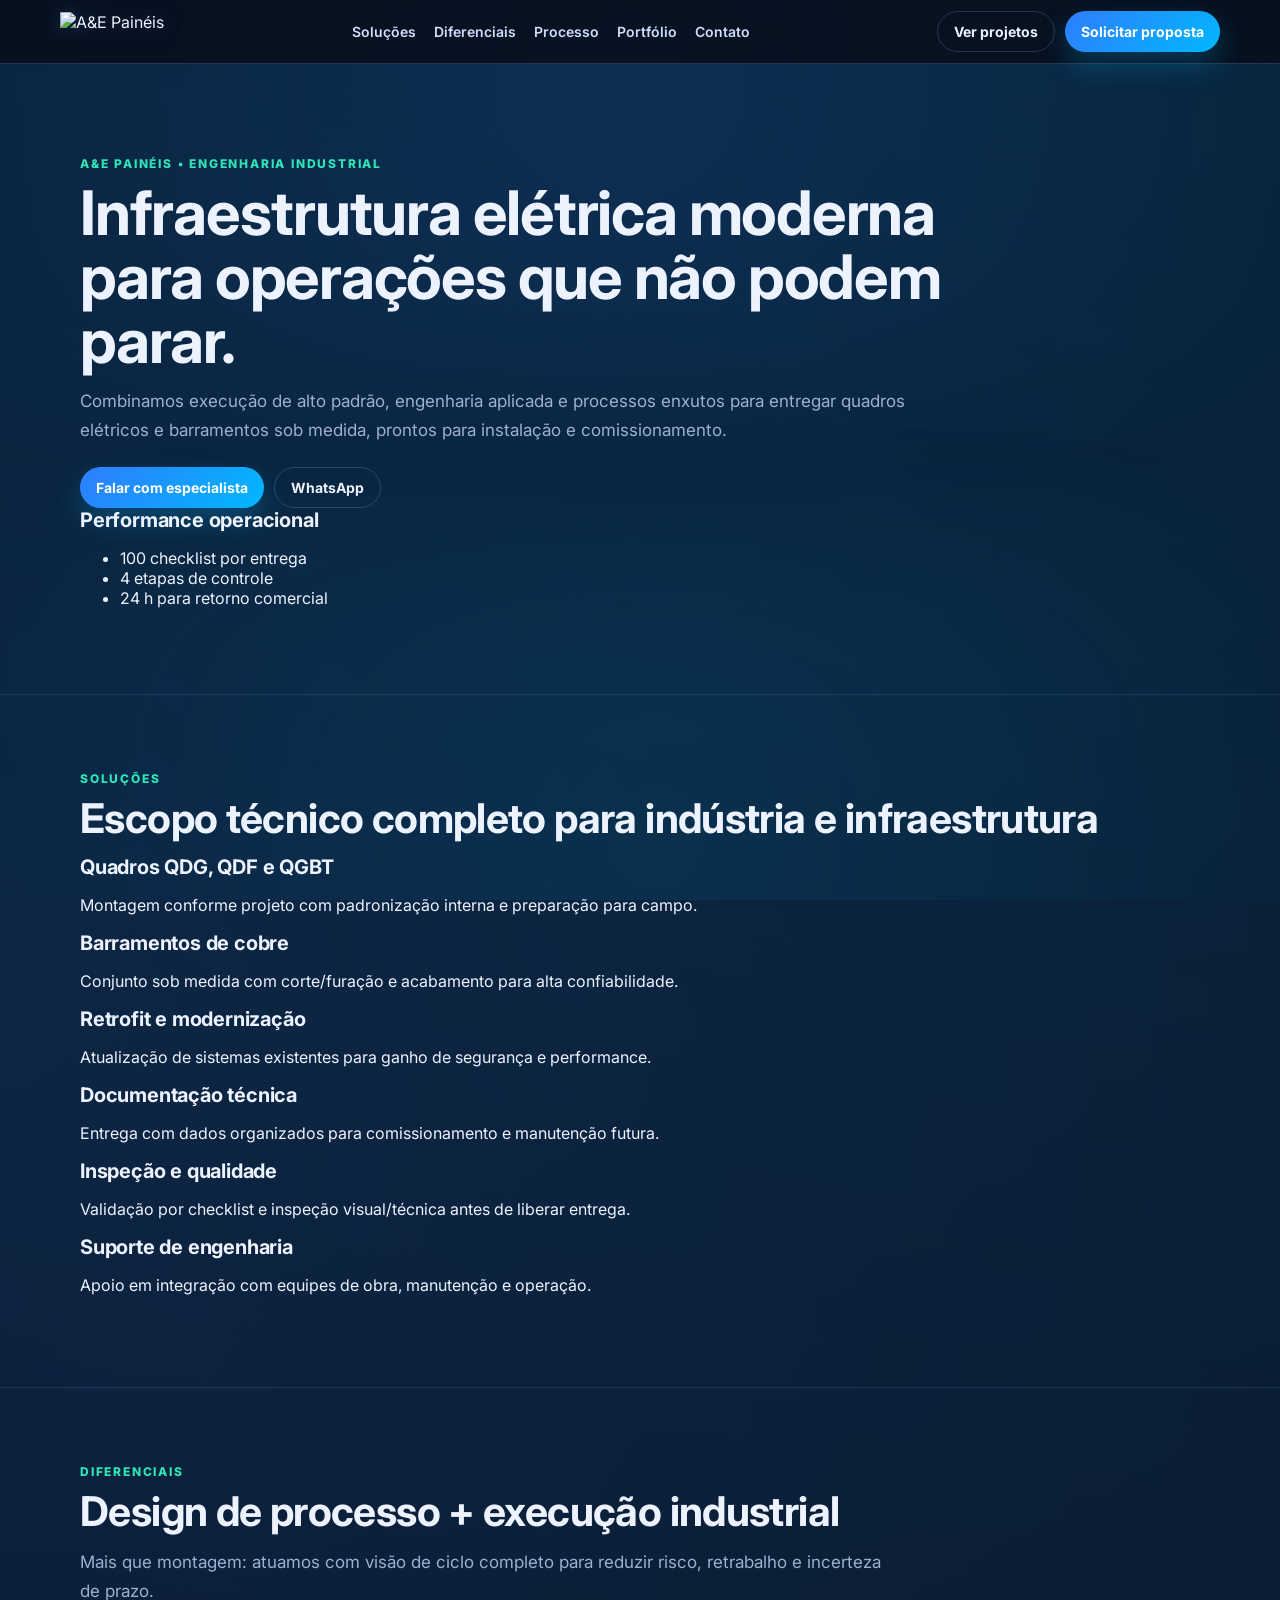
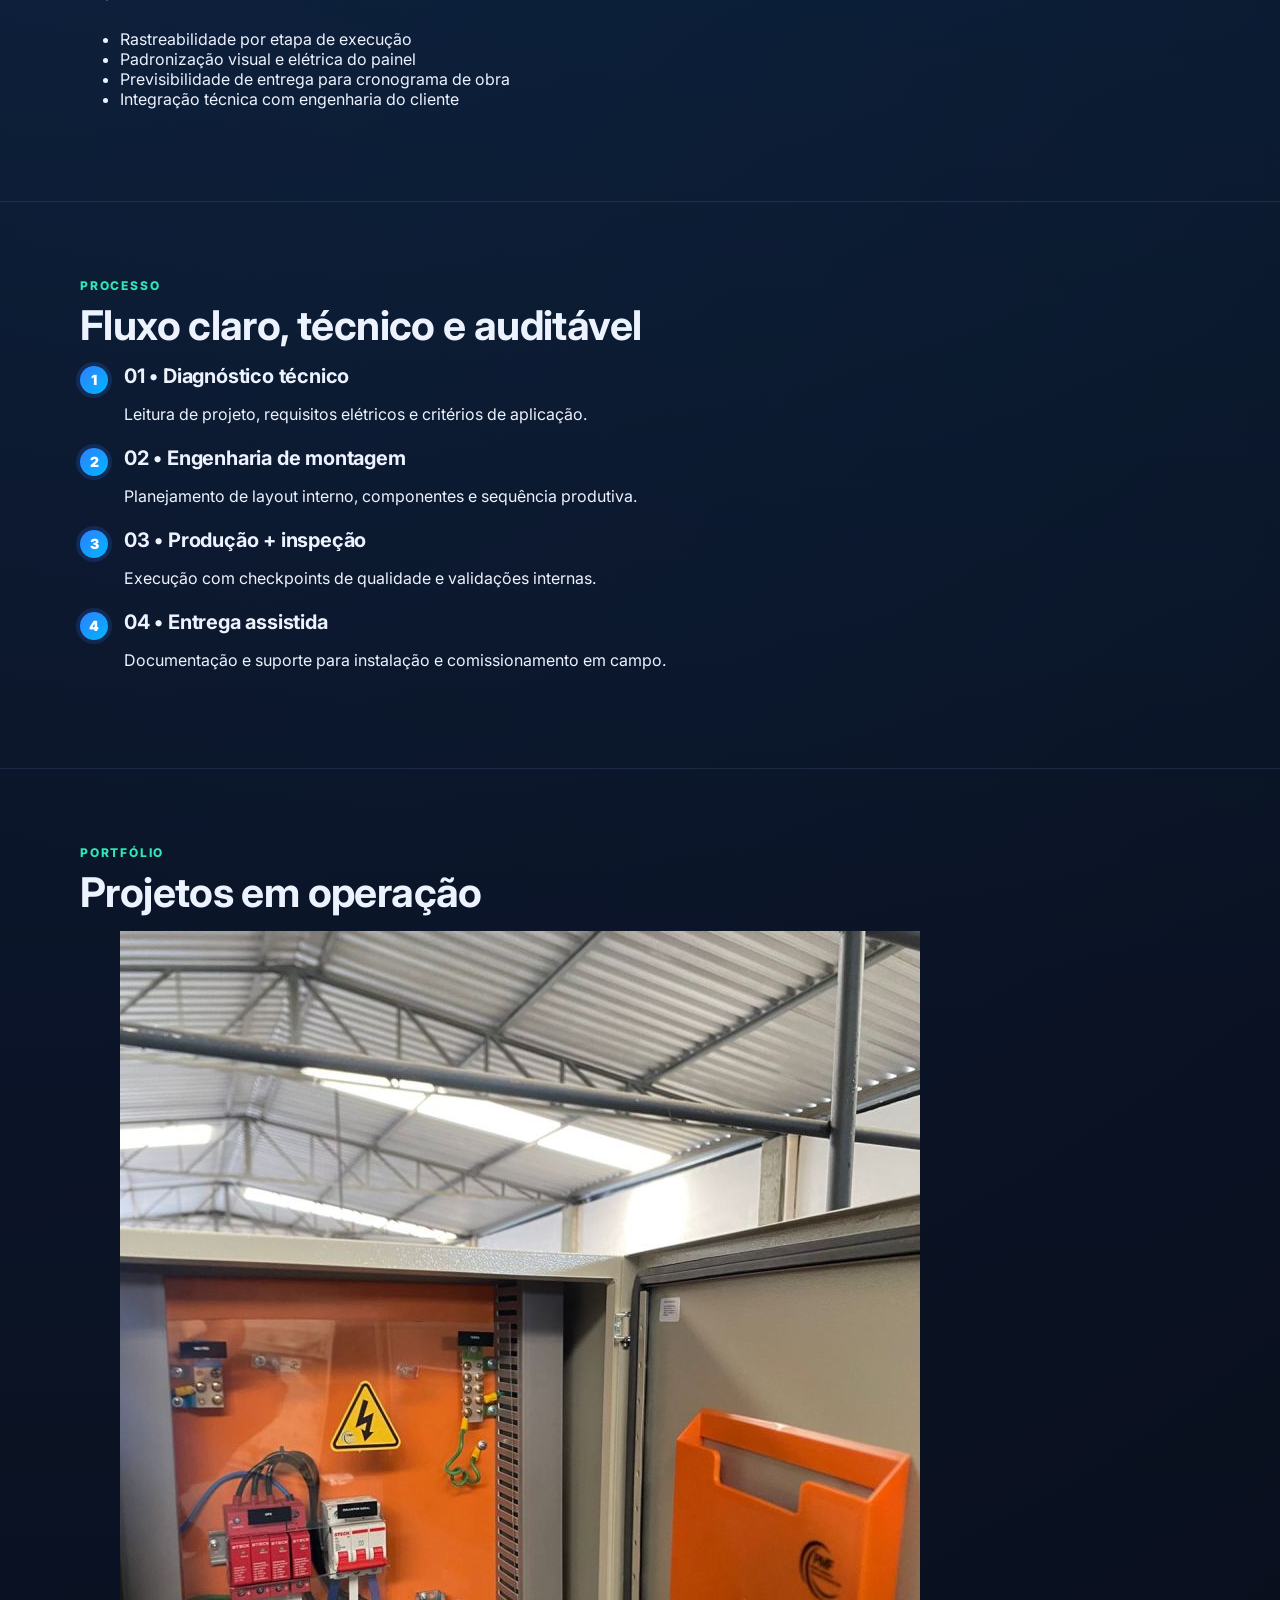
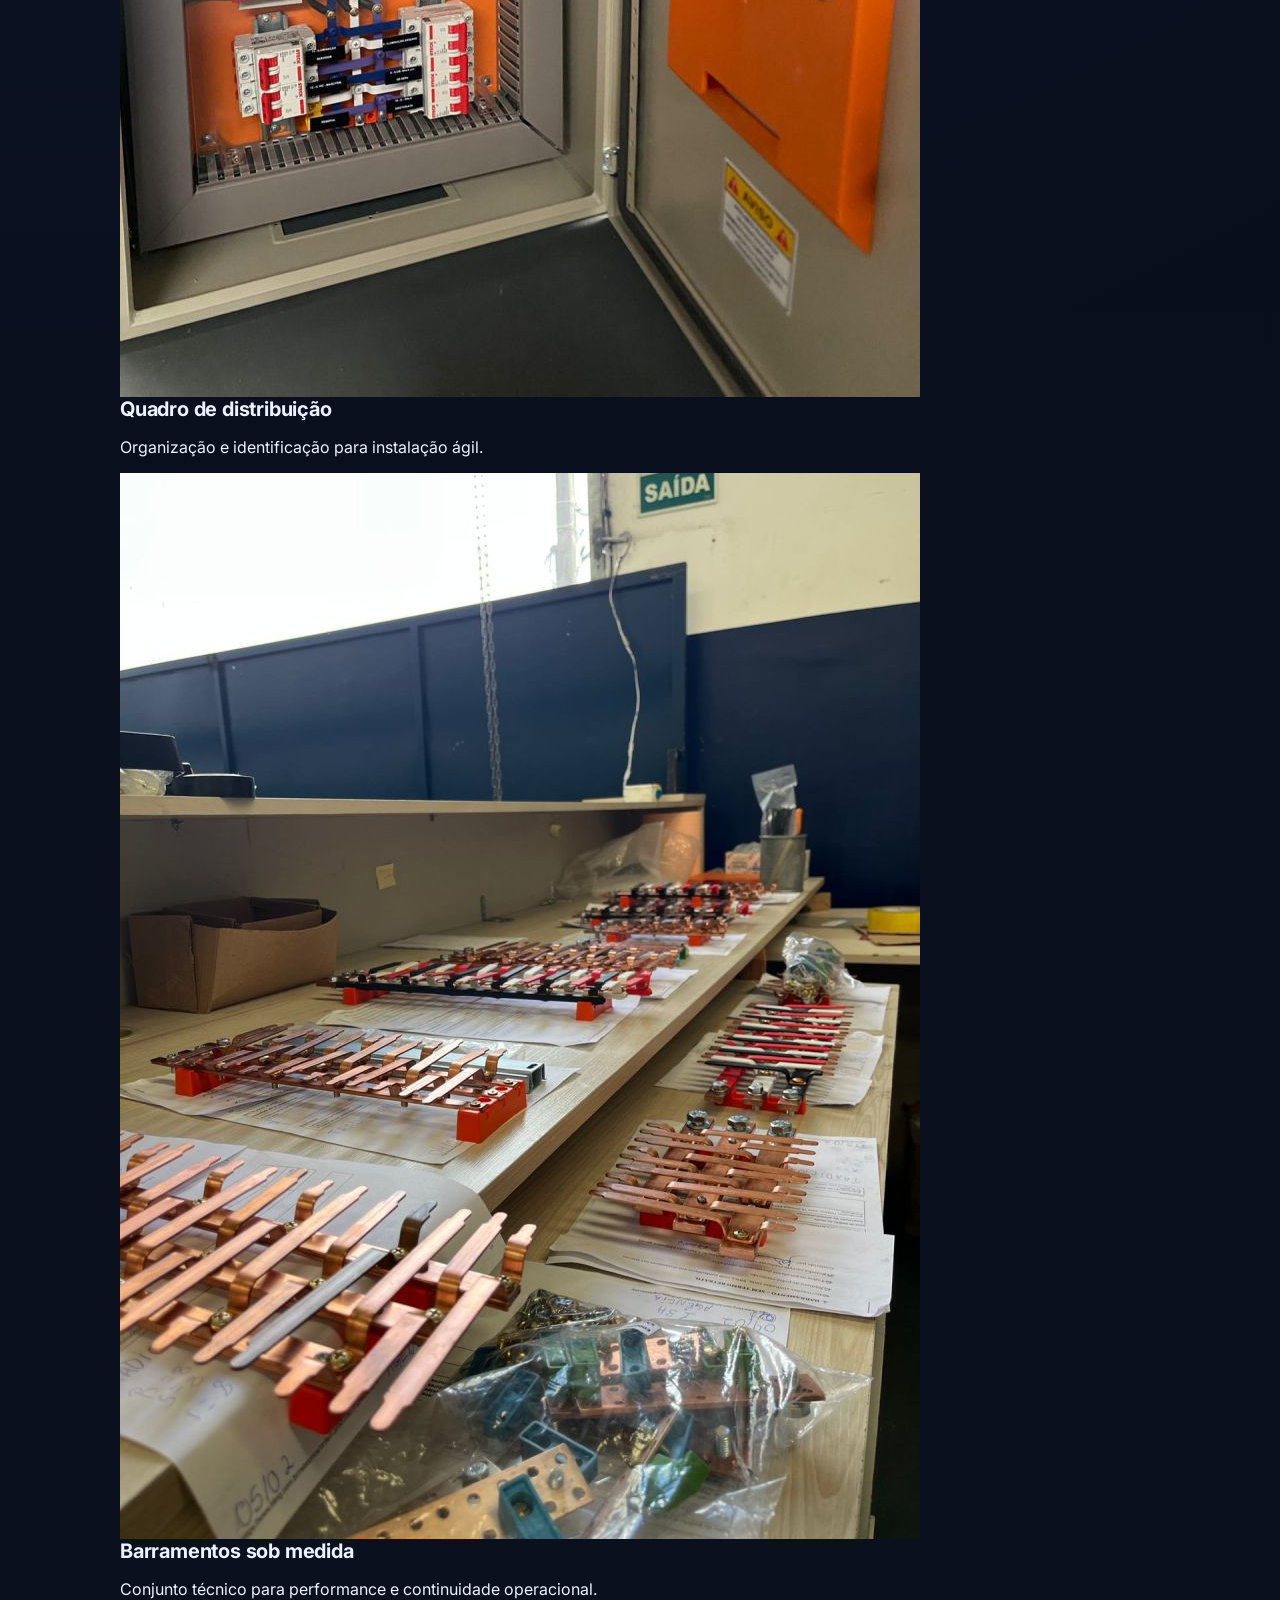
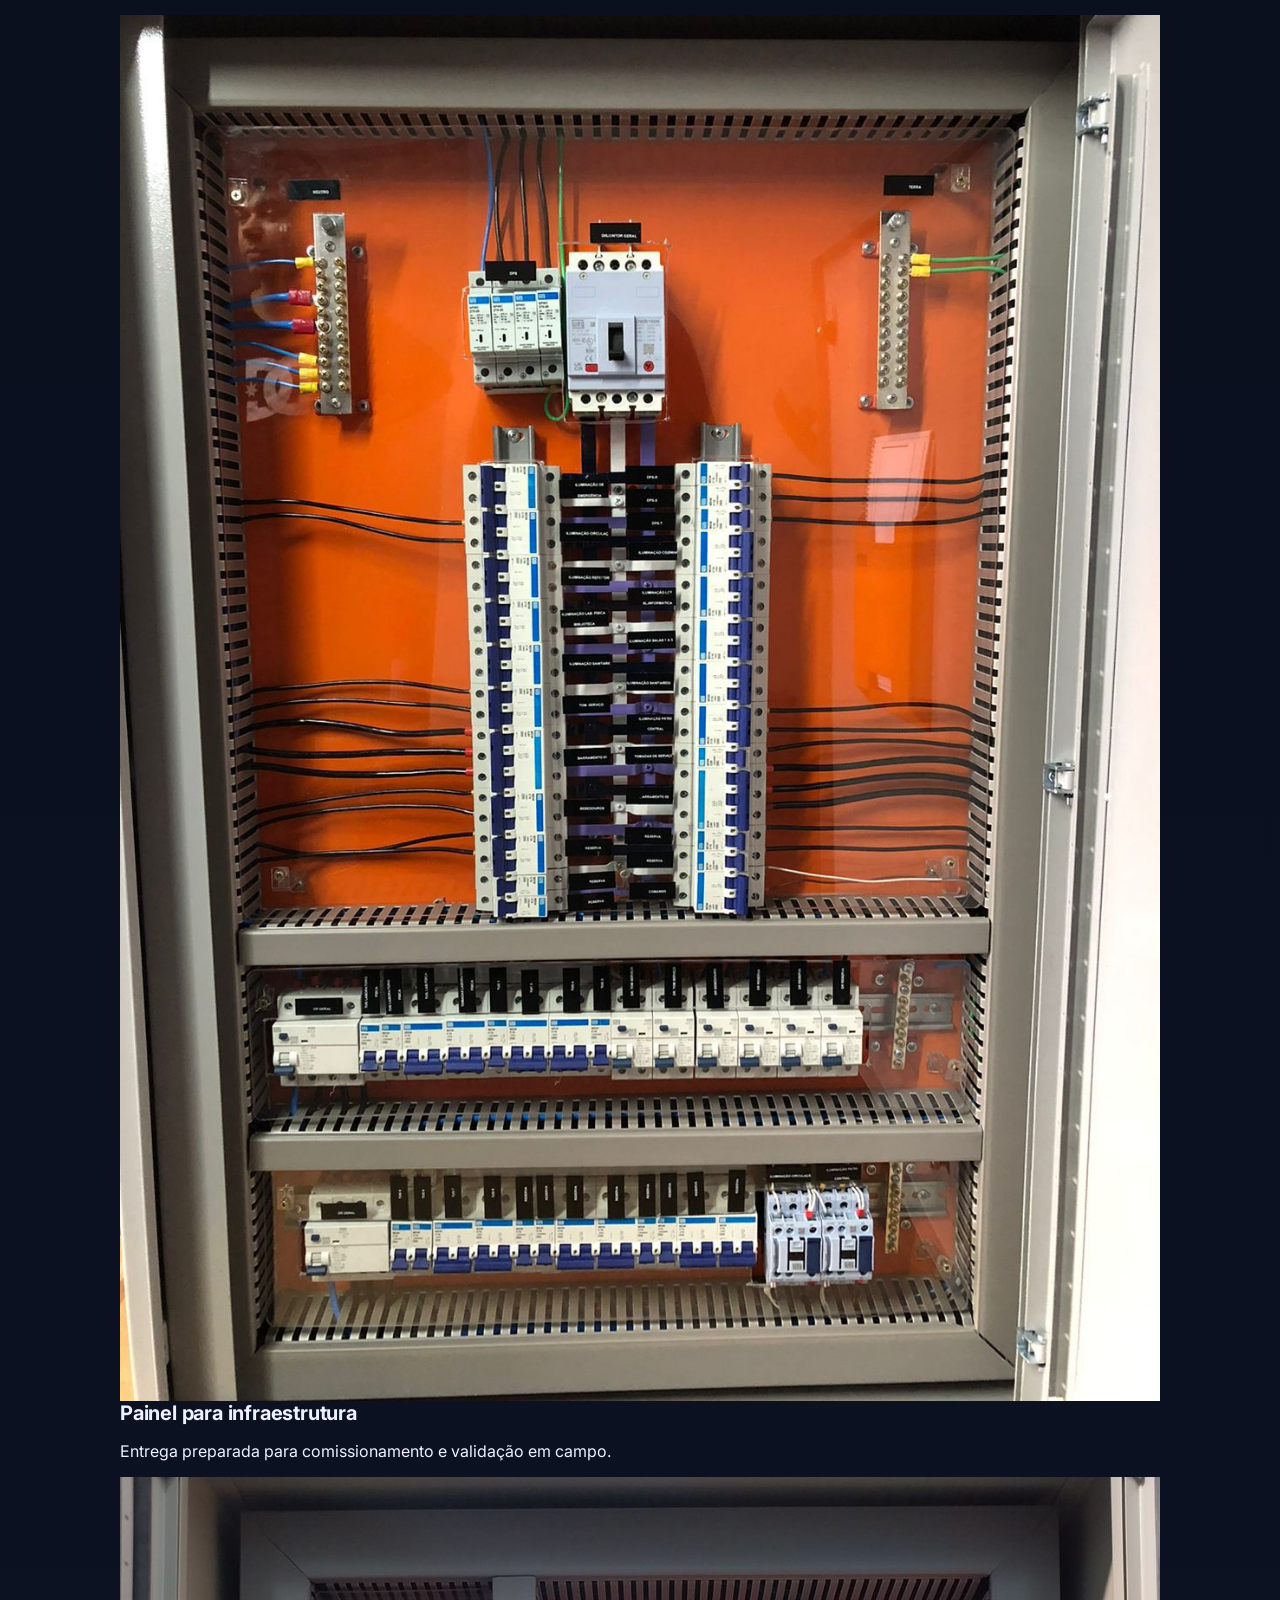
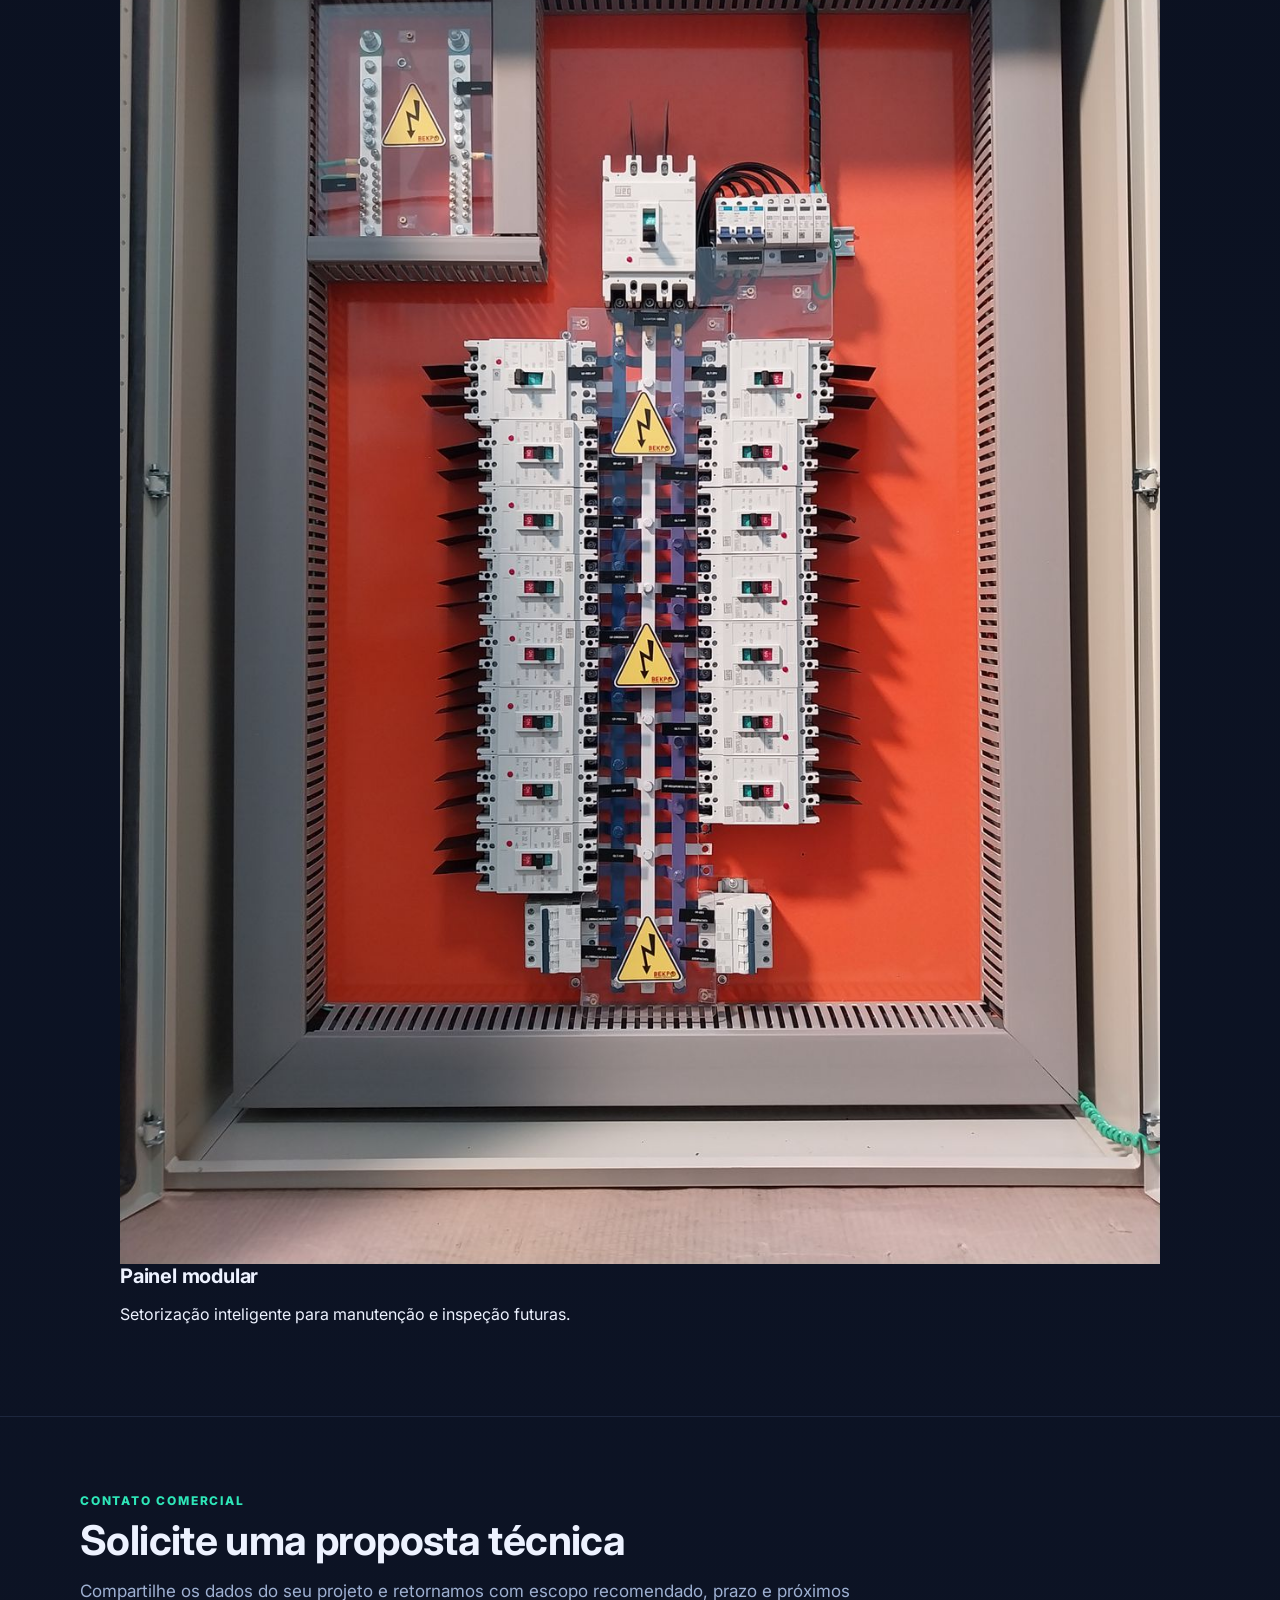
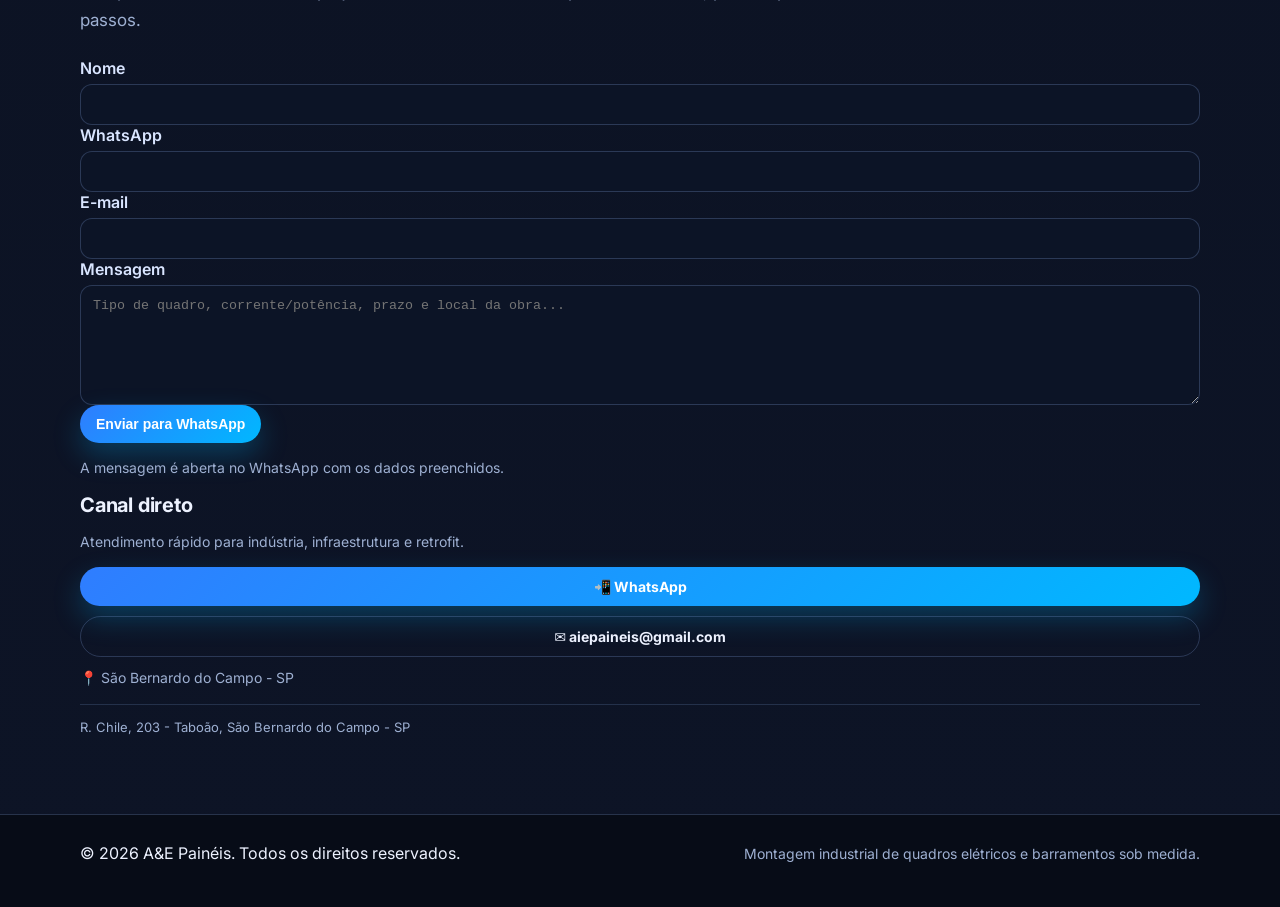
==== index.html @ 8686966b "changess" ====
<!doctype html>
<html lang="pt-BR">
<head>
  <meta charset="utf-8" />
  <meta name="viewport" content="width=device-width, initial-scale=1" />

  <title>A&E Painéis | Engenharia elétrica industrial de alta performance</title>
  <meta name="description" content="A&E Painéis: engenharia e montagem de quadros elétricos e barramentos de cobre para indústria e infraestrutura com padrão técnico, rastreabilidade e entrega previsível." />
  <meta name="robots" content="index,follow" />
  <link rel="canonical" href="https://aepaineis.com.br/" />

  <meta property="og:type" content="website" />
  <meta property="og:site_name" content="A&E Painéis" />
  <meta property="og:title" content="A&E Painéis | Engenharia elétrica industrial de alta performance" />
  <meta property="og:description" content="QDG, QDF, QGBT e barramentos sob medida com execução técnica e padrão industrial." />
  <meta property="og:url" content="https://aepaineis.com.br/" />
  <meta property="og:locale" content="pt_BR" />
  <meta property="og:image" content="https://aepaineis.com.br/assets/img/og.svg" />

  <meta name="twitter:card" content="summary_large_image" />
  <meta name="twitter:title" content="A&E Painéis | Engenharia elétrica industrial de alta performance" />
  <meta name="twitter:description" content="Montagem industrial de quadros elétricos e barramentos com controle de qualidade." />
  <meta name="twitter:image" content="https://aepaineis.com.br/assets/img/og.svg" />

  <link rel="icon" href="assets/icons/favicon.ico" />
  <link rel="icon" type="image/png" sizes="16x16" href="assets/icons/favicon-16x16.png" />
  <link rel="icon" type="image/png" sizes="32x32" href="assets/icons/favicon-32x32.png" />
  <link rel="apple-touch-icon" sizes="180x180" href="assets/icons/apple-touch-icon.png" />
  <link rel="manifest" href="assets/icons/site.webmanifest" />
  <meta name="theme-color" content="#090f1d" />

  <link rel="preconnect" href="https://fonts.googleapis.com">
  <link rel="preconnect" href="https://fonts.gstatic.com" crossorigin>
  <link href="https://fonts.googleapis.com/css2?family=Inter:wght@400;500;600;700;800;900&display=swap" rel="stylesheet">

  <link rel="stylesheet" href="assets/css/style.css" />

  <script type="application/ld+json">
  {
    "@context": "https://schema.org",
    "@type": "Organization",
    "name": "A&E Painéis",
    "url": "https://aepaineis.com.br/",
    "logo": "https://aepaineis.com.br/assets/img/logo-horizontal-.svg",
    "image": "https://aepaineis.com.br/assets/img/og.svg",
    "description": "Montagem de quadros elétricos (QDG, QDF, QGBT) e barramentos de cobre sob medida para indústria e infraestrutura.",
    "email": "aiepaineis@gmail.com"
  }
  </script>
</head>

<body>
  <div class="progress-line" aria-hidden="true"></div>

  <div class="background-waves" aria-hidden="true">
    <div class="wave wave1"></div>
    <div class="wave wave2"></div>
  </div>

  <header class="site-header" id="topo">
    <div class="container header-inner">
      <a class="brand" href="#topo" aria-label="A&E Painéis">
        <img src="assets/img/logo.svg" alt="A&E Painéis" class="brand-horizontal" />
      </a>

      <nav class="nav" aria-label="Menu principal">
        <a href="#solucoes">Soluções</a>
        <a href="#diferenciais">Diferenciais</a>
        <a href="#processo">Processo</a>
        <a href="#portfolio">Portfólio</a>
        <a href="#contato">Contato</a>
      </nav>

      <div class="header-cta">
        <a class="btn" href="#portfolio">Ver projetos</a>
        <a class="btn primary" href="#contato">Solicitar proposta</a>
      </div>

      <button class="menu-btn" aria-label="Abrir menu" aria-expanded="false">☰</button>
    </div>
  </header>

  <main>
    <section class="section hero reveal">
      <div class="container hero-grid">
        <div>
          <p class="kicker">A&E PAINÉIS • ENGENHARIA INDUSTRIAL</p>
          <h1>Infraestrutura elétrica moderna para operações que não podem parar.</h1>
          <p class="lead">Combinamos execução de alto padrão, engenharia aplicada e processos enxutos para entregar quadros elétricos e barramentos sob medida, prontos para instalação e comissionamento.</p>

          <div class="hero-actions">
            <a class="btn primary" href="#contato">Falar com especialista</a>
            <a class="btn" target="_blank" rel="noopener" href="https://wa.me/5511912214610?text=Ol%C3%A1!%20Quero%20um%20or%C3%A7amento%20com%20a%20A%26E%20Pain%C3%A9is.">WhatsApp</a>
          </div>
        </div>

        <div class="hero-panel reveal">
          <h3>Performance operacional</h3>
          <ul class="metrics-grid">
            <li>
              <span class="metric-value" data-count="100">0</span>
              <span class="metric-label">checklist por entrega</span>
            </li>
            <li>
              <span class="metric-value" data-count="4">0</span>
              <span class="metric-label">etapas de controle</span>
            </li>
            <li>
              <span class="metric-value" data-count="24">0</span>
              <span class="metric-label">h para retorno comercial</span>
            </li>
          </ul>
        </div>
      </div>
    </section>

    <section class="section reveal" id="solucoes">
      <div class="container">
        <p class="kicker">Soluções</p>
        <h2>Escopo técnico completo para indústria e infraestrutura</h2>

        <div class="grid grid-3">
          <article class="feature">
            <h3>Quadros QDG, QDF e QGBT</h3>
            <p>Montagem conforme projeto com padronização interna e preparação para campo.</p>
          </article>
          <article class="feature">
            <h3>Barramentos de cobre</h3>
            <p>Conjunto sob medida com corte/furação e acabamento para alta confiabilidade.</p>
          </article>
          <article class="feature">
            <h3>Retrofit e modernização</h3>
            <p>Atualização de sistemas existentes para ganho de segurança e performance.</p>
          </article>
          <article class="feature">
            <h3>Documentação técnica</h3>
            <p>Entrega com dados organizados para comissionamento e manutenção futura.</p>
          </article>
          <article class="feature">
            <h3>Inspeção e qualidade</h3>
            <p>Validação por checklist e inspeção visual/técnica antes de liberar entrega.</p>
          </article>
          <article class="feature">
            <h3>Suporte de engenharia</h3>
            <p>Apoio em integração com equipes de obra, manutenção e operação.</p>
          </article>
        </div>
      </div>
    </section>

    <section class="section reveal" id="diferenciais">
      <div class="container split-grid">
        <div>
          <p class="kicker">Diferenciais</p>
          <h2>Design de processo + execução industrial</h2>
          <p class="lead">Mais que montagem: atuamos com visão de ciclo completo para reduzir risco, retrabalho e incerteza de prazo.</p>
        </div>
        <ul class="check-list">
          <li>Rastreabilidade por etapa de execução</li>
          <li>Padronização visual e elétrica do painel</li>
          <li>Previsibilidade de entrega para cronograma de obra</li>
          <li>Integração técnica com engenharia do cliente</li>
        </ul>
      </div>
    </section>

    <section class="section reveal" id="processo">
      <div class="container">
        <p class="kicker">Processo</p>
        <h2>Fluxo claro, técnico e auditável</h2>

        <ol class="timeline">
          <li><h3>01 • Diagnóstico técnico</h3><p>Leitura de projeto, requisitos elétricos e critérios de aplicação.</p></li>
          <li><h3>02 • Engenharia de montagem</h3><p>Planejamento de layout interno, componentes e sequência produtiva.</p></li>
          <li><h3>03 • Produção + inspeção</h3><p>Execução com checkpoints de qualidade e validações internas.</p></li>
          <li><h3>04 • Entrega assistida</h3><p>Documentação e suporte para instalação e comissionamento em campo.</p></li>
        </ol>
      </div>
    </section>

    <section class="section reveal" id="portfolio">
      <div class="container">
        <p class="kicker">Portfólio</p>
        <h2>Projetos em operação</h2>

        <div class="portfolio-grid">
          <figure class="project-item">
            <img class="project-img" src="assets/img/projetos/projeto-01.jpg" alt="Quadro elétrico montado e identificado" loading="lazy" />
            <figcaption>
              <h3>Quadro de distribuição</h3>
              <p>Organização e identificação para instalação ágil.</p>
            </figcaption>
          </figure>
          <figure class="project-item">
            <img class="project-img" src="assets/img/projetos/projeto-02.jpg" alt="Barramentos de cobre sob medida" loading="lazy" />
            <figcaption>
              <h3>Barramentos sob medida</h3>
              <p>Conjunto técnico para performance e continuidade operacional.</p>
            </figcaption>
          </figure>
          <figure class="project-item">
            <img class="project-img" src="assets/img/projetos/projeto-03.jpg" alt="Painel elétrico para infraestrutura" loading="lazy" />
            <figcaption>
              <h3>Painel para infraestrutura</h3>
              <p>Entrega preparada para comissionamento e validação em campo.</p>
            </figcaption>
          </figure>
          <figure class="project-item">
            <img class="project-img" src="assets/img/projetos/projeto-04.jpg" alt="Painel modular com organização interna" loading="lazy" />
            <figcaption>
              <h3>Painel modular</h3>
              <p>Setorização inteligente para manutenção e inspeção futuras.</p>
            </figcaption>
          </figure>
        </div>
      </div>
    </section>

    <section class="section reveal" id="contato">
      <div class="container contact-grid">
        <div class="contact-pane">
          <p class="kicker">Contato comercial</p>
          <h2>Solicite uma proposta técnica</h2>
          <p class="lead">Compartilhe os dados do seu projeto e retornamos com escopo recomendado, prazo e próximos passos.</p>

          <form id="leadForm">
            <label>Nome<input name="nome" required /></label>
            <label>WhatsApp<input name="whatsapp" required /></label>
            <label>E-mail<input name="email" type="email" required /></label>
            <label>Mensagem<textarea name="mensagem" required placeholder="Tipo de quadro, corrente/potência, prazo e local da obra..."></textarea></label>
            <button class="btn primary" type="submit">Enviar para WhatsApp</button>
            <p class="muted">A mensagem é aberta no WhatsApp com os dados preenchidos.</p>
          </form>
        </div>

        <aside class="contact-side">
          <h3>Canal direto</h3>
          <p class="muted">Atendimento rápido para indústria, infraestrutura e retrofit.</p>
          <div class="stack">
            <a class="btn primary" target="_blank" rel="noopener" href="https://wa.me/5511912214610?text=Ol%C3%A1!%20Quero%20um%20or%C3%A7amento%20com%20a%20A%26E%20Pain%C3%A9is.">📲 WhatsApp</a>
            <a class="btn" href="mailto:aiepaineis@gmail.com">✉️ aiepaineis@gmail.com</a>
            <div class="muted">📍 São Bernardo do Campo - SP</div>
          </div>
          <div class="note">R. Chile, 203 - Taboão, São Bernardo do Campo - SP</div>
        </aside>
      </div>
    </section>
  </main>

  <footer class="site-footer">
    <div class="container footer-inner">
      <div>© <span id="year"></span> A&E Painéis. Todos os direitos reservados.</div>
      <div class="muted">Montagem industrial de quadros elétricos e barramentos sob medida.</div>
    </div>
  </footer>

  <script defer src="assets/js/main.js"></script>
</body>
</html>
---- assets/css/style.css ----
/* assets/css/style.css — A&E Industrial Tech (corrigido p/ seu index.html) */

:root{
  --bg:#070b15;
  --bg2:#0d1426;
  --panel:#111a2f;
  --panel2:#16233f;
  --text:#edf2ff;
  --muted:#9eb0d2;
  --line:rgba(132,164,222,.26);

  --brand:#2f7dff;
  --brand2:#00b8ff;
  --accent:#2ee6b8;

  --shadow:0 14px 34px rgba(0,0,0,.35);
  --max:1160px;

  --r12:12px;
  --r14:14px;
  --r16:16px;
}

*{ box-sizing:border-box; }
html{ scroll-behavior:smooth; }

body{
  margin:0;
  font-family:'Inter',system-ui,-apple-system,Segoe UI,Roboto,Arial,sans-serif;
  color:var(--text);
  background:
    radial-gradient(circle at 88% -10%, rgba(0,184,255,.16), transparent 36%),
    radial-gradient(circle at 0% 12%, rgba(47,125,255,.14), transparent 34%),
    linear-gradient(180deg,var(--bg),var(--bg2));
  -webkit-font-smoothing: antialiased;
  text-rendering: optimizeLegibility;
  overflow-x:hidden;
}

a{ text-decoration:none; color:inherit; }
img{ display:block; max-width:100%; }

/* ===== Waves ===== */
.background-waves{
  position:fixed;
  inset:0;
  z-index:-1;
  pointer-events:none;
  overflow:hidden;
}

.wave{
  --sx:0px;
  --sy:0px;
  position:absolute;
  width:160%;
  height:620px;
  left:-30%;
  filter:blur(74px);
  opacity:.34;
  transform:translate3d(var(--sx),var(--sy),0);
}

.wave1{
  top:-220px;
  background:radial-gradient(circle at 50% 50%, rgba(47,125,255,.32), transparent 72%);
}

.wave2{
  bottom:-260px;
  background:radial-gradient(circle at 50% 50%, rgba(0,184,255,.26), transparent 72%);
}

/* ===== Layout base ===== */
.container{
  max-width:var(--max);
  margin:0 auto;
  padding:0 20px;
}

.section{
  padding:76px 0;
  border-top:1px solid rgba(132,164,222,.14);
}

.kicker{
  margin:0 0 10px;
  color:var(--accent);
  font-size:12px;
  font-weight:800;
  letter-spacing:.15em;
  text-transform:uppercase;
}

h1{
  margin:0 0 14px;
  font-size:clamp(34px,4.8vw,62px);
  line-height:1.04;
  letter-spacing:-.02em;
  max-width:22ch;
}

h2{
  margin:0 0 14px;
  font-size:clamp(28px,3.2vw,44px);
  line-height:1.1;
  letter-spacing:-.015em;
}

h3{
  margin:0 0 8px;
  font-size:20px;
  letter-spacing:-.01em;
}

.lead{
  margin:0 0 22px;
  color:var(--muted);
  font-size:17px;
  line-height:1.72;
  max-width:75ch;
}

.muted{
  color:var(--muted);
  font-size:14px;
  line-height:1.6;
}

/* ===== Header ===== */
.site-header{
  position:sticky;
  top:0;
  z-index:60;
  background:rgba(7,11,21,.78);
  border-bottom:1px solid var(--line);
  backdrop-filter:blur(10px);
  -webkit-backdrop-filter:blur(10px);
}

.header-inner{
  display:flex;
  align-items:center;
  justify-content:space-between;
  gap:14px;
  padding:11px 0;
}

.brand-horizontal{
  height:40px;
  width:auto;
  filter:drop-shadow(0 0 10px rgba(47,125,255,.30));
}

.nav{
  display:flex;
  align-items:center;
  gap:18px;
}

.nav a{
  position:relative;
  color:#cfddfb;
  font-size:14px;
  font-weight:600;
  padding:6px 0;
}

.nav a::after{
  content:"";
  position:absolute;
  left:0;
  right:0;
  bottom:-8px;
  height:2px;
  background:linear-gradient(90deg,var(--brand),var(--brand2));
  transform:scaleX(0);
  transform-origin:left;
  transition:.2s;
}

.nav a:hover::after{ transform:scaleX(1); }

.header-cta{
  display:flex;
  gap:10px;
}

.menu-btn{
  display:none;
  border:1px solid var(--line);
  background:var(--panel);
  color:var(--text);
  padding:10px 12px;
  border-radius:12px;
  cursor:pointer;
}

/* ===== Buttons ===== */
.btn{
  display:inline-flex;
  align-items:center;
  justify-content:center;
  padding:11px 16px;
  border-radius:999px;
  border:1px solid var(--line);
  background:transparent;
  color:var(--text);
  font-weight:700;
  font-size:14px;
  cursor:pointer;
  transition: transform .2s ease, border-color .2s ease, background .2s ease, box-shadow .2s ease;
}

.btn:hover{
  transform:translateY(-1px);
  border-color:rgba(132,164,222,.60);
  background:rgba(17,26,47,.35);
}

.btn.primary{
  border:0;
  background:linear-gradient(135deg,var(--brand),var(--brand2));
  color:#fff;
  box-shadow:0 12px 28px rgba(0,184,255,.25);
}

.btn.primary:hover{
  box-shadow:0 16px 36px rgba(0,184,255,.30);
}

/* ===== Hero ===== */
.hero{
  padding:92px 0 70px;
  border-top:0;
}

.hero-actions{
  display:flex;
  gap:10px;
  flex-wrap:wrap;
}

/* (Seu index.html usa metrics-line) */
.metrics-line{
  margin-top:26px;
  display:flex;
  flex-wrap:wrap;
  gap:14px;
  padding-top:16px;
  border-top:1px solid var(--line);
}

.metrics-line span{
  color:#ccdaf8;
  font-size:14px;
}

.metrics-line strong{
  color:#fff;
  font-weight:800;
}

/* ===== Soluções estilo jornal (carrossel robusto) ===== */
.solutions-carousel{
  position: relative;
  margin-top: 26px;
  overflow: hidden;

  /* fade nas bordas */
  mask-image: linear-gradient(90deg, transparent, #000 6%, #000 94%, transparent);
}

.solutions-track{
  display: flex;
  gap: 16px;
  align-items: stretch;
  will-change: transform;
  transform: translate3d(0,0,0);
  transition: transform .6s cubic-bezier(.4,0,.2,1);
}

.s-card{
  flex: 0 0 auto;
  width: 320px;              /* base desktop */
  border: 1px solid var(--line);
  border-radius: 16px;
  padding: 18px;
  background: linear-gradient(180deg, rgba(17,26,47,.86), rgba(22,35,63,.74));
  box-shadow: 0 10px 26px rgba(0,0,0,.22);
}

@media (max-width: 980px){
  .s-card{ width: 300px; }
}
@media (max-width: 640px){
  .s-card{ width: 85vw; }    /* fica “jornal” no mobile */
}


/* ===== Setores (tag-flow) ===== */
.tag-flow{
  display:flex;
  flex-wrap:wrap;
  gap:10px;
  margin-top:14px;
}

.tag-flow span{
  padding:8px 12px;
  border:1px solid var(--line);
  border-radius:999px;
  color:#d8e4ff;
  background:rgba(47,125,255,.12);
  font-size:13px;
  font-weight:600;
}

/* ===== Processo (process-line) ===== */
.process-line{
  margin:16px 0 0;
  padding:0;
  list-style:none;
  border-left:2px solid rgba(47,125,255,.50);
}

.process-line li{
  position:relative;
  padding:6px 0 18px 18px;
}

.process-line li::before{
  content:"";
  position:absolute;
  left:-7px;
  top:10px;
  width:12px;
  height:12px;
  border-radius:50%;
  background:linear-gradient(180deg,var(--brand),var(--brand2));
  box-shadow:0 0 0 4px rgba(47,125,255,.22);
}

.process-line strong{
  display:block;
  color:#fff;
  font-weight:800;
  margin:0 0 6px;
}

.process-line p{
  margin:0;
  color:var(--muted);
  line-height:1.66;
}

/* ===== Portfólio (projects-strip) ===== */
.projects-strip{
  margin-top:18px;
  display:grid;
  grid-template-columns:repeat(3,1fr);
  gap:14px;
}

.projects-strip figure{
  margin:0;
  border:1px solid var(--line);
  border-radius:var(--r14);
  overflow:hidden;
  background:linear-gradient(180deg, rgba(17,26,47,.82), rgba(22,35,63,.74));
  box-shadow:0 10px 24px rgba(0,0,0,.18);
  transition: transform .2s ease, border-color .2s ease, box-shadow .2s ease;
}

.projects-strip figure:hover{
  transform:translateY(-2px);
  border-color:rgba(132,164,222,.60);
  box-shadow:var(--shadow);
}

.projects-strip img{
  width:100%;
  height:240px;
  object-fit:cover;
  border-bottom:1px solid rgba(132,164,222,.20);
}

.projects-strip figcaption{
  padding:12px 14px;
  color:#d8e4ff;
  font-weight:650;
  border-top:1px solid rgba(132,164,222,.18);
}

/* ===== Contato (contact-shell) ===== */
.contact-shell{
  display:grid;
  grid-template-columns:1.2fr .8fr;
  gap:18px;
  margin-top:8px;
}

/* Seu index usa form com class contact-form */
.contact-form{
  display:grid;
  gap:12px;
}

/* Labels/inputs */
label{
  display:grid;
  gap:6px;
  color:#d9e5ff;
  font-weight:600;
}

input,textarea{
  width:100%;
  padding:12px;
  border-radius:var(--r12);
  border:1px solid var(--line);
  background:#0c1426;
  color:var(--text);
  outline:none;
  transition: border-color .2s ease, box-shadow .2s ease;
}

input:focus,textarea:focus{
  border-color:rgba(0,184,255,.85);
  box-shadow:0 0 0 4px rgba(0,184,255,.14);
}

textarea{
  min-height:120px;
  resize:vertical;
}

.contact-direct{
  padding-left:18px;
  border-left:1px solid var(--line);
}

.stack{
  display:grid;
  gap:10px;
  margin-top:10px;
}

.note{
  margin-top:14px;
  padding-top:12px;
  border-top:1px solid rgba(132,164,222,.20);
  color:var(--muted);
  font-size:13px;
  line-height:1.6;
}

/* ===== Footer ===== */
.site-footer{
  padding:28px 0 42px;
  border-top:1px solid var(--line);
  background:#070c17;
}

.footer-inner{
  display:flex;
  justify-content:space-between;
  gap:10px;
  flex-wrap:wrap;
}

/* ===== Responsive ===== */
@media (max-width:980px){
  .section{ padding:54px 0; }
  .projects-strip{ grid-template-columns:1fr 1fr; }
  .contact-shell{ grid-template-columns:1fr; }
  .contact-direct{
    padding-left:0;
    border-left:0;
    border-top:1px solid var(--line);
    padding-top:16px;
  }
}

@media (max-width:920px){
  .nav,.header-cta{ display:none; }
  .menu-btn{ display:block; }
}

@media (max-width:640px){
  .projects-strip{ grid-template-columns:1fr; }
}

@media (max-width:520px){
  .tech-list li{ grid-template-columns:52px 1fr; }
}

@media (max-width:480px){
  .btn{ width:100%; }
  .hero{ padding-top:68px; }
}
/* ===== Portfolio "quadros" (cards) ===== */
.portfolio-cards{
  margin-top:22px;
  display:grid;
  grid-template-columns:repeat(3, 1fr);
  gap:16px;
}

.p-card{
  border:1px solid var(--line);
  border-radius:16px;
  overflow:hidden;
  background:linear-gradient(180deg, rgba(17,26,47,.86), rgba(22,35,63,.72));
  box-shadow:0 10px 28px rgba(0,0,0,.22);
  transition: transform .2s ease, border-color .2s ease, box-shadow .2s ease;
}

.p-card:hover{
  transform: translateY(-3px);
  border-color: rgba(132,164,222,.60);
  box-shadow: var(--shadow);
}

.p-media{
  position:relative;
  background: rgba(12,20,38,.9);
}

.p-media img{
  width:100%;
  height:260px;
  object-fit:cover;
  object-position:center;
  display:block;
  /* evita "buraco" e dá consistência mesmo se a imagem demorar */
  background: radial-gradient(circle at 30% 20%, rgba(0,184,255,.16), transparent 55%),
              radial-gradient(circle at 70% 0%, rgba(47,125,255,.16), transparent 55%),
              linear-gradient(180deg, rgba(10,16,32,.9), rgba(10,16,32,.75));
}

/* overlay para dar "cara premium" e melhorar leitura */
.p-media::after{
  content:"";
  position:absolute;
  inset:0;
  background: linear-gradient(180deg, rgba(0,0,0,0) 40%, rgba(7,12,23,.70) 100%);
  pointer-events:none;
}

.p-body{
  padding:14px 14px 16px;
}

.p-top{
  display:flex;
  align-items:flex-start;
  justify-content:space-between;
  gap:10px;
  margin-bottom:8px;
}

.p-top h3{
  margin:0;
  font-size:18px;
  letter-spacing:-.01em;
}

.p-chip{
  padding:7px 10px;
  border-radius:999px;
  border:1px solid rgba(132,164,222,.26);
  background: rgba(47,125,255,.12);
  color:#d8e4ff;
  font-size:12px;
  font-weight:700;
  white-space:nowrap;
}

.p-desc{
  margin:0 0 10px;
  color: var(--muted);
  line-height:1.65;
  font-size:14px;
}

.p-bullets{
  margin:0;
  padding:0;
  list-style:none;
  display:grid;
  gap:8px;
}

.p-bullets li{
  position:relative;
  padding-left:18px;
  color:#ccdaf8;
  font-size:13px;
  line-height:1.5;
}

.p-bullets li::before{
  content:"";
  position:absolute;
  left:0;
  top:.55em;
  width:8px;
  height:8px;
  border-radius:50%;
  background: linear-gradient(180deg, var(--brand), var(--brand2));
  box-shadow: 0 0 0 3px rgba(47,125,255,.18);
}

/* Responsive */
@media (max-width: 980px){
  .portfolio-cards{ grid-template-columns:1fr 1fr; }
  .p-media img{ height:240px; }
}
@media (max-width: 640px){
  .portfolio-cards{ grid-template-columns:1fr; }
  .p-media img{ height:230px; }
}
.timeline{
  counter-reset: step;
  list-style: none;
  padding-left: 0;
}

.timeline li{
  position: relative;
  padding-left: 44px;
  margin-bottom: 22px;
  counter-increment: step;
}

.timeline li::before{
  content: counter(step);
  position: absolute;
  left: 0;
  top: 2px;
  width: 28px;
  height: 28px;
  border-radius: 50%;
  display: flex;
  align-items: center;
  justify-content: center;
  font-weight: 900;
  font-size: 14px;
  color: #fff;
  background: linear-gradient(135deg, var(--brand), var(--brand2));
  box-shadow: 0 0 0 4px rgba(47,125,255,.18);
}
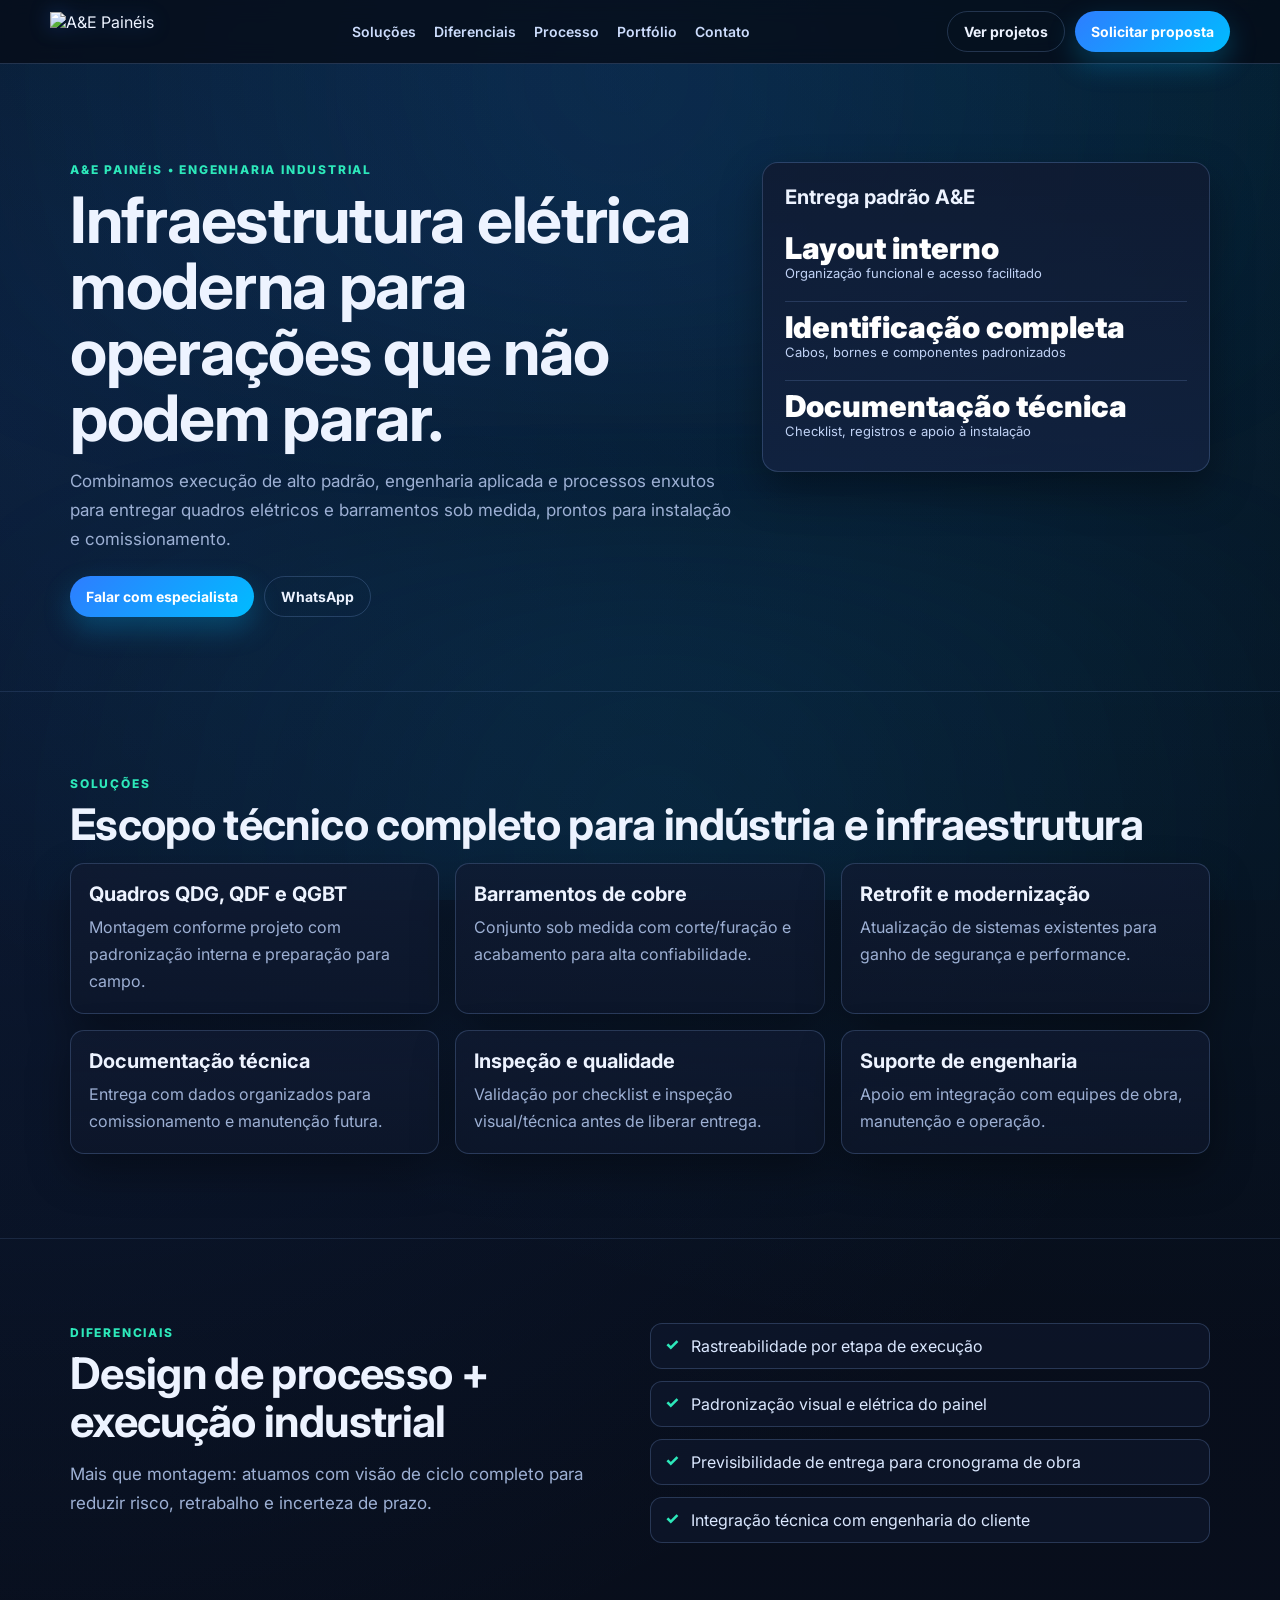
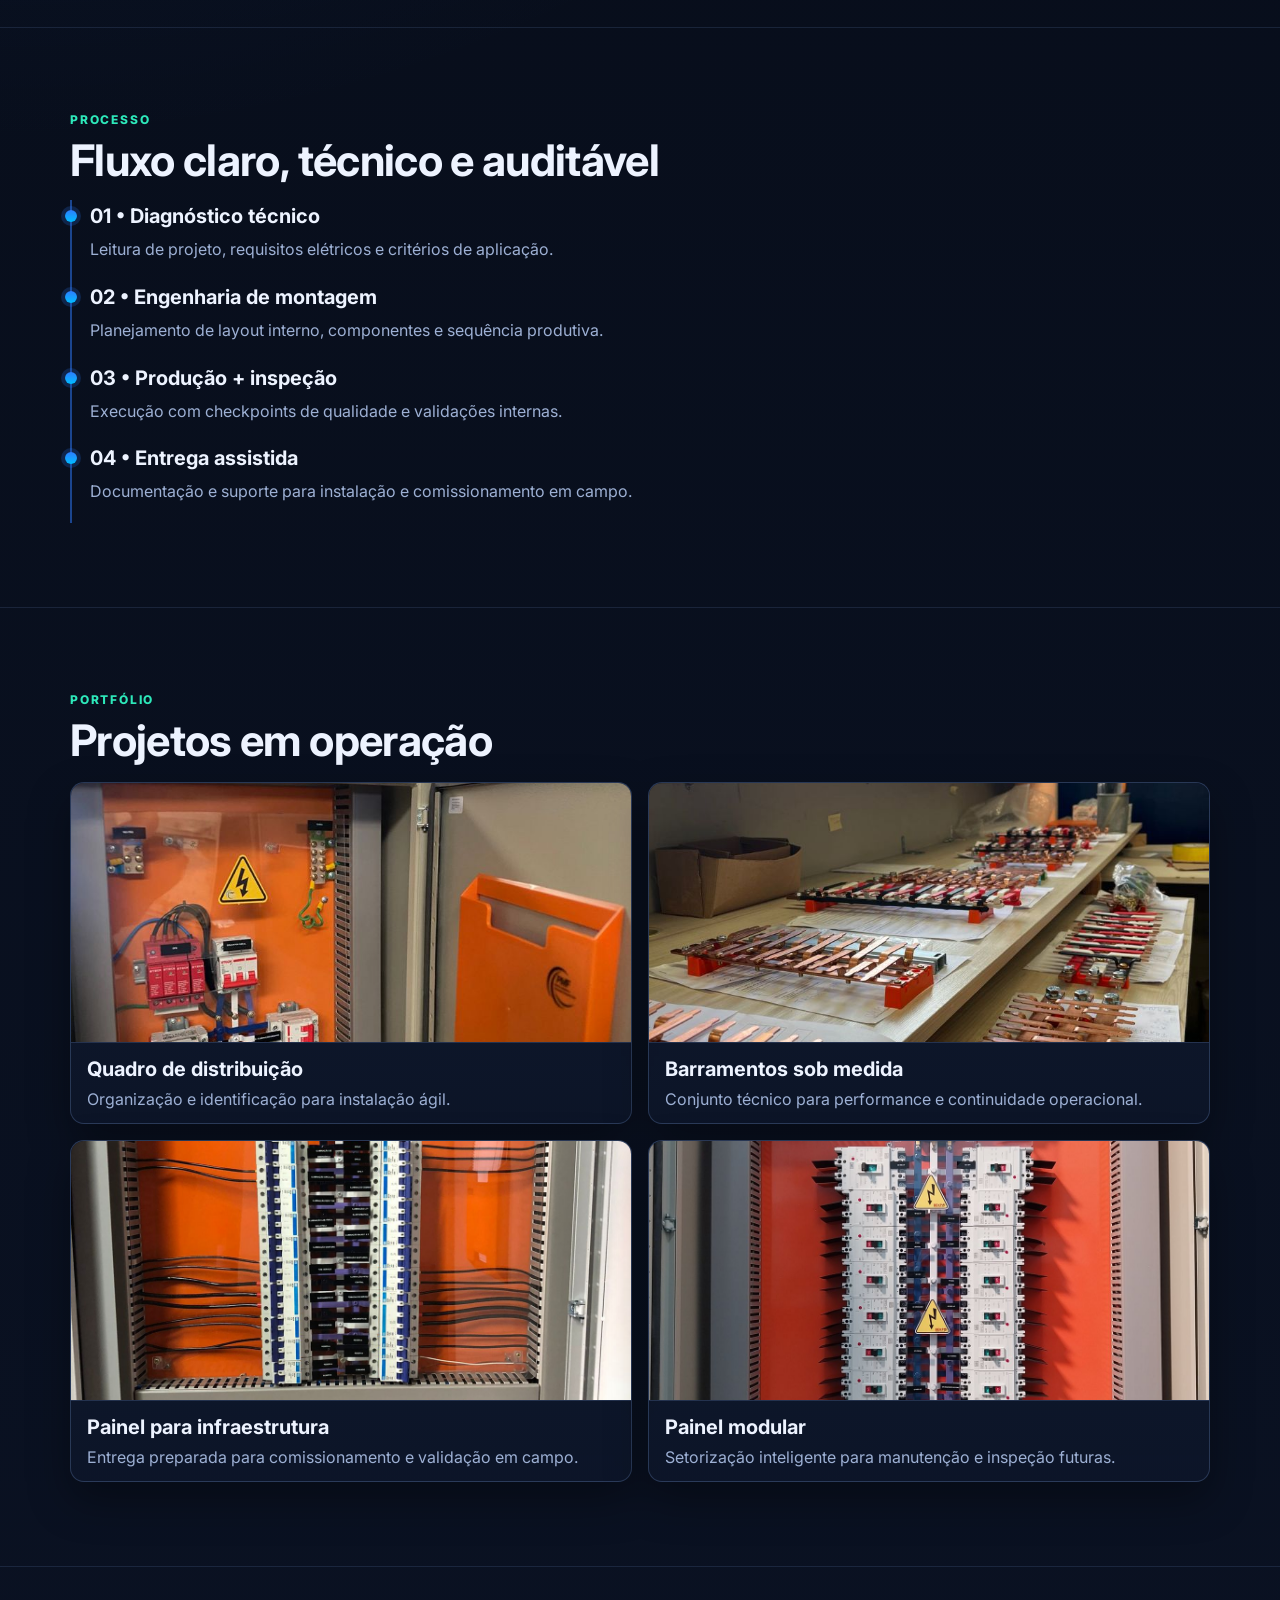
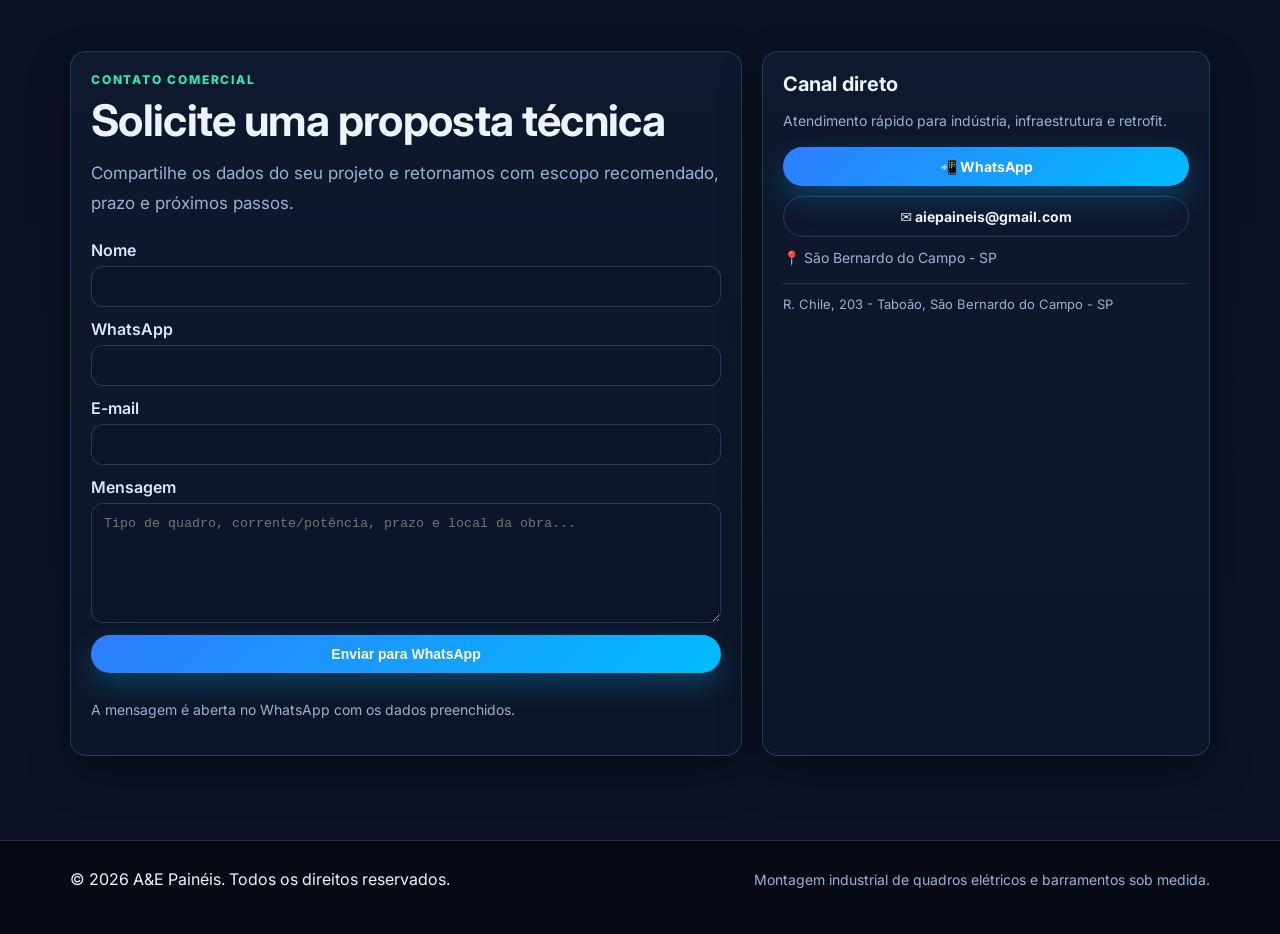
==== commit 3471ed36: "changees" ====
--- a/index.html
+++ b/index.html
@@ -41,7 +41,7 @@
     "@type": "Organization",
     "name": "A&E Painéis",
     "url": "https://aepaineis.com.br/",
-    "logo": "https://aepaineis.com.br/assets/img/logo-horizontal-.svg",
+    "logo": "https://aepaineis.com.br/assets/img/logopmf.svg",
     "image": "https://aepaineis.com.br/assets/img/og.svg",
     "description": "Montagem de quadros elétricos (QDG, QDF, QGBT) e barramentos de cobre sob medida para indústria e infraestrutura.",
     "email": "aiepaineis@gmail.com"
@@ -60,7 +60,7 @@
   <header class="site-header" id="topo">
     <div class="container header-inner">
       <a class="brand" href="#topo" aria-label="A&E Painéis">
-        <img src="assets/img/logo.svg" alt="A&E Painéis" class="brand-horizontal" />
+        <img src="assets/img/logopmf.svg" alt="A&E Painéis" class="brand-horizontal" />
       </a>
 
       <nav class="nav" aria-label="Menu principal">
@@ -95,23 +95,25 @@
         </div>
 
         <div class="hero-panel reveal">
-          <h3>Performance operacional</h3>
-          <ul class="metrics-grid">
-            <li>
-              <span class="metric-value" data-count="100">0</span>
-              <span class="metric-label">checklist por entrega</span>
-            </li>
-            <li>
-              <span class="metric-value" data-count="4">0</span>
-              <span class="metric-label">etapas de controle</span>
-            </li>
-            <li>
-              <span class="metric-value" data-count="24">0</span>
-              <span class="metric-label">h para retorno comercial</span>
-            </li>
-          </ul>
-        </div>
-      </div>
+  <h3>Entrega padrão A&amp;E</h3>
+
+  <ul class="metrics-grid">
+    <li>
+      <span class="metric-value">Layout interno</span>
+      <span class="metric-label">Organização funcional e acesso facilitado</span>
+    </li>
+
+    <li>
+      <span class="metric-value">Identificação completa</span>
+      <span class="metric-label">Cabos, bornes e componentes padronizados</span>
+    </li>
+
+    <li>
+      <span class="metric-value">Documentação técnica</span>
+      <span class="metric-label">Checklist, registros e apoio à instalação</span>
+    </li>
+  </ul>
+</div>
     </section>
 
     <section class="section reveal" id="solucoes">
--- a/assets/css/style.css
+++ b/assets/css/style.css
@@ -1,653 +1,121 @@
-/* assets/css/style.css — A&E Industrial Tech (corrigido p/ seu index.html) */
+/* assets/css/style.css — Slack-ish (simples e direto) + ondas discretas */
 
 :root{
-  --bg:#070b15;
-  --bg2:#0d1426;
-  --panel:#111a2f;
-  --panel2:#16233f;
-  --text:#edf2ff;
-  --muted:#9eb0d2;
-  --line:rgba(132,164,222,.26);
-
-  --brand:#2f7dff;
-  --brand2:#00b8ff;
-  --accent:#2ee6b8;
-
-  --shadow:0 14px 34px rgba(0,0,0,.35);
-  --max:1160px;
-
-  --r12:12px;
-  --r14:14px;
-  --r16:16px;
+  --bg:#060b16;
+  --bg2:#0b1325;
+  --panel:#101a31;
+  --panel2:#142342;
+  --text:#edf3ff;
+  --muted:#9db0d4;
+  --line:rgba(132,167,231,.24);
+  --brand:#2e7dff;
+  --brand2:#00bcff;
+  --accent:#2de8ba;
+  --shadow:0 18px 42px rgba(0,0,0,.35);
+  --max:1180px;
 }
 
-*{ box-sizing:border-box; }
-html{ scroll-behavior:smooth; }
-
+*{box-sizing:border-box}
+html{scroll-behavior:smooth}
 body{
   margin:0;
   font-family:'Inter',system-ui,-apple-system,Segoe UI,Roboto,Arial,sans-serif;
   color:var(--text);
   background:
-    radial-gradient(circle at 88% -10%, rgba(0,184,255,.16), transparent 36%),
-    radial-gradient(circle at 0% 12%, rgba(47,125,255,.14), transparent 34%),
+    radial-gradient(circle at 88% -10%, rgba(0,188,255,.16), transparent 38%),
+    radial-gradient(circle at 0% 10%, rgba(46,125,255,.14), transparent 34%),
     linear-gradient(180deg,var(--bg),var(--bg2));
-  -webkit-font-smoothing: antialiased;
-  text-rendering: optimizeLegibility;
-  overflow-x:hidden;
 }
+a{text-decoration:none;color:inherit}
+img{display:block;max-width:100%}
 
-a{ text-decoration:none; color:inherit; }
-img{ display:block; max-width:100%; }
+.progress-line{position:fixed;left:0;top:0;height:3px;background:linear-gradient(90deg,var(--brand),var(--brand2));width:0;z-index:999}
+.background-waves{position:fixed;inset:0;z-index:-1;overflow:hidden;pointer-events:none}
+.wave{--sx:0px;--sy:0px;position:absolute;width:160%;height:620px;left:-30%;filter:blur(74px);opacity:.34;transform:translate3d(var(--sx),var(--sy),0)}
+.wave1{top:-220px;background:radial-gradient(circle at 50% 50%, rgba(46,125,255,.30), transparent 72%)}
+.wave2{bottom:-260px;background:radial-gradient(circle at 50% 50%, rgba(0,188,255,.24), transparent 72%)}
 
-/* ===== Waves ===== */
-.background-waves{
-  position:fixed;
-  inset:0;
-  z-index:-1;
-  pointer-events:none;
-  overflow:hidden;
+.container{max-width:var(--max);margin:0 auto;padding:0 20px}
+.section{padding:84px 0;border-top:1px solid rgba(132,167,231,.14)}
+.kicker{margin:0 0 10px;color:var(--accent);font-size:12px;font-weight:800;letter-spacing:.15em;text-transform:uppercase}
+h1{margin:0 0 16px;font-size:clamp(36px,5vw,66px);line-height:1.03;letter-spacing:-.02em;max-width:18ch}
+h2{margin:0 0 14px;font-size:clamp(30px,3.4vw,46px);line-height:1.1;letter-spacing:-.015em}
+h3{margin:0 0 8px;font-size:20px}
+.lead{margin:0 0 22px;color:var(--muted);font-size:17px;line-height:1.72;max-width:75ch}
+.muted{color:var(--muted);font-size:14px;line-height:1.6}
+
+.reveal{opacity:0;transform:translateY(20px);transition:opacity .65s ease,transform .65s ease}
+.reveal.is-visible{opacity:1;transform:translateY(0)}
+
+.site-header{position:sticky;top:0;z-index:60;background:rgba(6,11,22,.76);border-bottom:1px solid var(--line);backdrop-filter:blur(10px)}
+.header-inner{display:flex;align-items:center;justify-content:space-between;gap:14px;padding:11px 0}
+.brand-horizontal{height:40px;filter:drop-shadow(0 0 10px rgba(46,125,255,.28))}
+.nav{display:flex;align-items:center;gap:18px}
+.nav a{position:relative;color:#ccdcfc;font-size:14px;font-weight:600}
+.nav a::after{content:"";position:absolute;left:0;right:0;bottom:-8px;height:2px;background:linear-gradient(90deg,var(--brand),var(--brand2));transform:scaleX(0);transition:.2s}
+.nav a:hover::after{transform:scaleX(1)}
+.header-cta{display:flex;gap:10px}
+.menu-btn{display:none;border:1px solid var(--line);background:var(--panel);color:var(--text);padding:10px 12px;border-radius:12px}
+
+.btn{display:inline-flex;align-items:center;justify-content:center;padding:11px 16px;border-radius:999px;border:1px solid var(--line);background:transparent;color:var(--text);font-weight:700;font-size:14px;cursor:pointer;transition:.2s}
+.btn:hover{transform:translateY(-1px);border-color:rgba(132,167,231,.6);background:rgba(16,26,49,.66)}
+.btn.primary{border:0;background:linear-gradient(135deg,var(--brand),var(--brand2));color:#fff;box-shadow:0 12px 28px rgba(0,188,255,.25)}
+
+.hero{padding:98px 0 74px;border-top:0}
+.hero-grid{display:grid;grid-template-columns:1.2fr .8fr;gap:20px;align-items:start}
+.hero-actions{display:flex;gap:10px;flex-wrap:wrap}
+.hero-panel{padding:22px;border:1px solid var(--line);border-radius:16px;background:linear-gradient(180deg,rgba(16,26,49,.85),rgba(20,35,66,.76));box-shadow:var(--shadow)}
+.metrics-grid{margin:14px 0 0;padding:0;list-style:none;display:grid;grid-template-columns:1fr;gap:10px}
+.metrics-grid li{display:grid;gap:2px;padding:10px 0;border-top:1px solid rgba(132,167,231,.2)}
+.metrics-grid li:first-child{border-top:0}
+.metric-value{font-size:30px;font-weight:900;color:#fff;line-height:1}
+.metric-label{font-size:13px;color:#c0d2f5}
+
+.grid{display:grid;grid-template-columns:repeat(12,1fr);gap:16px}
+.feature{grid-column:span 4;padding:18px;border:1px solid var(--line);border-radius:14px;background:linear-gradient(180deg,rgba(16,26,49,.8),rgba(14,23,43,.7));box-shadow:var(--shadow)}
+.feature p{margin:0;color:var(--muted);line-height:1.68}
+
+.split-grid{display:grid;grid-template-columns:1fr 1fr;gap:20px;align-items:center}
+.check-list{margin:0;padding:0;list-style:none;display:grid;gap:12px}
+.check-list li{padding:12px 14px;border:1px solid var(--line);border-radius:12px;background:rgba(16,26,49,.56);color:#dbe8ff;position:relative;padding-left:40px}
+.check-list li::before{content:"✓";position:absolute;left:14px;top:10px;font-weight:800;color:var(--accent)}
+
+.timeline{margin:16px 0 0;padding:0;list-style:none;border-left:2px solid rgba(46,125,255,.5)}
+.timeline li{position:relative;padding:4px 0 18px 18px}
+.timeline li::before{content:"";position:absolute;left:-7px;top:10px;width:12px;height:12px;border-radius:50%;background:linear-gradient(180deg,var(--brand),var(--brand2));box-shadow:0 0 0 4px rgba(46,125,255,.2)}
+.timeline p{margin:0;color:var(--muted);line-height:1.66}
+
+.portfolio-grid{display:grid;grid-template-columns:repeat(2,1fr);gap:16px;margin-top:18px}
+.project-item{margin:0;border:1px solid var(--line);border-radius:14px;overflow:hidden;background:linear-gradient(180deg,rgba(16,26,49,.85),rgba(14,23,43,.72));box-shadow:var(--shadow)}
+.project-img{width:100%;height:260px;object-fit:cover;border-bottom:1px solid rgba(132,167,231,.2)}
+.project-item figcaption{padding:14px 16px}
+.project-item p{margin:0;color:var(--muted)}
+
+.contact-grid{display:grid;grid-template-columns:1.2fr .8fr;gap:20px}
+.contact-pane,.contact-side{padding:20px;border:1px solid var(--line);border-radius:16px;background:linear-gradient(180deg,rgba(16,26,49,.82),rgba(14,23,43,.72));box-shadow:var(--shadow)}
+#leadForm{display:grid;gap:12px}
+label{display:grid;gap:6px;color:#d8e6ff;font-weight:600}
+input,textarea{width:100%;padding:12px;border-radius:12px;border:1px solid var(--line);background:#0c1529;color:var(--text);outline:none}
+input:focus,textarea:focus{border-color:rgba(0,188,255,.85);box-shadow:0 0 0 4px rgba(0,188,255,.14)}
+textarea{min-height:120px;resize:vertical}
+.stack{display:grid;gap:10px;margin-top:10px}
+.note{margin-top:14px;padding-top:12px;border-top:1px solid rgba(132,167,231,.2);color:var(--muted);font-size:13px}
+
+.site-footer{padding:28px 0 42px;border-top:1px solid var(--line);background:#060a14}
+.footer-inner{display:flex;justify-content:space-between;gap:10px;flex-wrap:wrap}
+
+@media (max-width:980px){
+  .section{padding:58px 0}
+  .hero-grid,.split-grid,.contact-grid{grid-template-columns:1fr}
+  .feature{grid-column:span 6}
+  .portfolio-grid{grid-template-columns:1fr}
 }
-
-.wave{
-  --sx:0px;
-  --sy:0px;
-  position:absolute;
-  width:160%;
-  height:620px;
-  left:-30%;
-  filter:blur(74px);
-  opacity:.34;
-  transform:translate3d(var(--sx),var(--sy),0);
+@media (max-width:920px){
+  .nav,.header-cta{display:none}
+  .menu-btn{display:block}
+  .feature{grid-column:span 12}
 }
-
-.wave1{
-  top:-220px;
-  background:radial-gradient(circle at 50% 50%, rgba(47,125,255,.32), transparent 72%);
+@media (max-width:480px){
+  .btn{width:100%}
+  .hero{padding-top:72px}
 }
-
-.wave2{
-  bottom:-260px;
-  background:radial-gradient(circle at 50% 50%, rgba(0,184,255,.26), transparent 72%);
-}
-
-/* ===== Layout base ===== */
-.container{
-  max-width:var(--max);
-  margin:0 auto;
-  padding:0 20px;
-}
-
-.section{
-  padding:76px 0;
-  border-top:1px solid rgba(132,164,222,.14);
-}
-
-.kicker{
-  margin:0 0 10px;
-  color:var(--accent);
-  font-size:12px;
-  font-weight:800;
-  letter-spacing:.15em;
-  text-transform:uppercase;
-}
-
-h1{
-  margin:0 0 14px;
-  font-size:clamp(34px,4.8vw,62px);
-  line-height:1.04;
-  letter-spacing:-.02em;
-  max-width:22ch;
-}
-
-h2{
-  margin:0 0 14px;
-  font-size:clamp(28px,3.2vw,44px);
-  line-height:1.1;
-  letter-spacing:-.015em;
-}
-
-h3{
-  margin:0 0 8px;
-  font-size:20px;
-  letter-spacing:-.01em;
-}
-
-.lead{
-  margin:0 0 22px;
-  color:var(--muted);
-  font-size:17px;
-  line-height:1.72;
-  max-width:75ch;
-}
-
-.muted{
-  color:var(--muted);
-  font-size:14px;
-  line-height:1.6;
-}
-
-/* ===== Header ===== */
-.site-header{
-  position:sticky;
-  top:0;
-  z-index:60;
-  background:rgba(7,11,21,.78);
-  border-bottom:1px solid var(--line);
-  backdrop-filter:blur(10px);
-  -webkit-backdrop-filter:blur(10px);
-}
-
-.header-inner{
-  display:flex;
-  align-items:center;
-  justify-content:space-between;
-  gap:14px;
-  padding:11px 0;
-}
-
-.brand-horizontal{
-  height:40px;
-  width:auto;
-  filter:drop-shadow(0 0 10px rgba(47,125,255,.30));
-}
-
-.nav{
-  display:flex;
-  align-items:center;
-  gap:18px;
-}
-
-.nav a{
-  position:relative;
-  color:#cfddfb;
-  font-size:14px;
-  font-weight:600;
-  padding:6px 0;
-}
-
-.nav a::after{
-  content:"";
-  position:absolute;
-  left:0;
-  right:0;
-  bottom:-8px;
-  height:2px;
-  background:linear-gradient(90deg,var(--brand),var(--brand2));
-  transform:scaleX(0);
-  transform-origin:left;
-  transition:.2s;
-}
-
-.nav a:hover::after{ transform:scaleX(1); }
-
-.header-cta{
-  display:flex;
-  gap:10px;
-}
-
-.menu-btn{
-  display:none;
-  border:1px solid var(--line);
-  background:var(--panel);
-  color:var(--text);
-  padding:10px 12px;
-  border-radius:12px;
-  cursor:pointer;
-}
-
-/* ===== Buttons ===== */
-.btn{
-  display:inline-flex;
-  align-items:center;
-  justify-content:center;
-  padding:11px 16px;
-  border-radius:999px;
-  border:1px solid var(--line);
-  background:transparent;
-  color:var(--text);
-  font-weight:700;
-  font-size:14px;
-  cursor:pointer;
-  transition: transform .2s ease, border-color .2s ease, background .2s ease, box-shadow .2s ease;
-}
-
-.btn:hover{
-  transform:translateY(-1px);
-  border-color:rgba(132,164,222,.60);
-  background:rgba(17,26,47,.35);
-}
-
-.btn.primary{
-  border:0;
-  background:linear-gradient(135deg,var(--brand),var(--brand2));
-  color:#fff;
-  box-shadow:0 12px 28px rgba(0,184,255,.25);
-}
-
-.btn.primary:hover{
-  box-shadow:0 16px 36px rgba(0,184,255,.30);
-}
-
-/* ===== Hero ===== */
-.hero{
-  padding:92px 0 70px;
-  border-top:0;
-}
-
-.hero-actions{
-  display:flex;
-  gap:10px;
-  flex-wrap:wrap;
-}
-
-/* (Seu index.html usa metrics-line) */
-.metrics-line{
-  margin-top:26px;
-  display:flex;
-  flex-wrap:wrap;
-  gap:14px;
-  padding-top:16px;
-  border-top:1px solid var(--line);
-}
-
-.metrics-line span{
-  color:#ccdaf8;
-  font-size:14px;
-}
-
-.metrics-line strong{
-  color:#fff;
-  font-weight:800;
-}
-
-/* ===== Soluções estilo jornal (carrossel robusto) ===== */
-.solutions-carousel{
-  position: relative;
-  margin-top: 26px;
-  overflow: hidden;
-
-  /* fade nas bordas */
-  mask-image: linear-gradient(90deg, transparent, #000 6%, #000 94%, transparent);
-}
-
-.solutions-track{
-  display: flex;
-  gap: 16px;
-  align-items: stretch;
-  will-change: transform;
-  transform: translate3d(0,0,0);
-  transition: transform .6s cubic-bezier(.4,0,.2,1);
-}
-
-.s-card{
-  flex: 0 0 auto;
-  width: 320px;              /* base desktop */
-  border: 1px solid var(--line);
-  border-radius: 16px;
-  padding: 18px;
-  background: linear-gradient(180deg, rgba(17,26,47,.86), rgba(22,35,63,.74));
-  box-shadow: 0 10px 26px rgba(0,0,0,.22);
-}
-
-@media (max-width: 980px){
-  .s-card{ width: 300px; }
-}
-@media (max-width: 640px){
-  .s-card{ width: 85vw; }    /* fica “jornal” no mobile */
-}
-
-
-/* ===== Setores (tag-flow) ===== */
-.tag-flow{
-  display:flex;
-  flex-wrap:wrap;
-  gap:10px;
-  margin-top:14px;
-}
-
-.tag-flow span{
-  padding:8px 12px;
-  border:1px solid var(--line);
-  border-radius:999px;
-  color:#d8e4ff;
-  background:rgba(47,125,255,.12);
-  font-size:13px;
-  font-weight:600;
-}
-
-/* ===== Processo (process-line) ===== */
-.process-line{
-  margin:16px 0 0;
-  padding:0;
-  list-style:none;
-  border-left:2px solid rgba(47,125,255,.50);
-}
-
-.process-line li{
-  position:relative;
-  padding:6px 0 18px 18px;
-}
-
-.process-line li::before{
-  content:"";
-  position:absolute;
-  left:-7px;
-  top:10px;
-  width:12px;
-  height:12px;
-  border-radius:50%;
-  background:linear-gradient(180deg,var(--brand),var(--brand2));
-  box-shadow:0 0 0 4px rgba(47,125,255,.22);
-}
-
-.process-line strong{
-  display:block;
-  color:#fff;
-  font-weight:800;
-  margin:0 0 6px;
-}
-
-.process-line p{
-  margin:0;
-  color:var(--muted);
-  line-height:1.66;
-}
-
-/* ===== Portfólio (projects-strip) ===== */
-.projects-strip{
-  margin-top:18px;
-  display:grid;
-  grid-template-columns:repeat(3,1fr);
-  gap:14px;
-}
-
-.projects-strip figure{
-  margin:0;
-  border:1px solid var(--line);
-  border-radius:var(--r14);
-  overflow:hidden;
-  background:linear-gradient(180deg, rgba(17,26,47,.82), rgba(22,35,63,.74));
-  box-shadow:0 10px 24px rgba(0,0,0,.18);
-  transition: transform .2s ease, border-color .2s ease, box-shadow .2s ease;
-}
-
-.projects-strip figure:hover{
-  transform:translateY(-2px);
-  border-color:rgba(132,164,222,.60);
-  box-shadow:var(--shadow);
-}
-
-.projects-strip img{
-  width:100%;
-  height:240px;
-  object-fit:cover;
-  border-bottom:1px solid rgba(132,164,222,.20);
-}
-
-.projects-strip figcaption{
-  padding:12px 14px;
-  color:#d8e4ff;
-  font-weight:650;
-  border-top:1px solid rgba(132,164,222,.18);
-}
-
-/* ===== Contato (contact-shell) ===== */
-.contact-shell{
-  display:grid;
-  grid-template-columns:1.2fr .8fr;
-  gap:18px;
-  margin-top:8px;
-}
-
-/* Seu index usa form com class contact-form */
-.contact-form{
-  display:grid;
-  gap:12px;
-}
-
-/* Labels/inputs */
-label{
-  display:grid;
-  gap:6px;
-  color:#d9e5ff;
-  font-weight:600;
-}
-
-input,textarea{
-  width:100%;
-  padding:12px;
-  border-radius:var(--r12);
-  border:1px solid var(--line);
-  background:#0c1426;
-  color:var(--text);
-  outline:none;
-  transition: border-color .2s ease, box-shadow .2s ease;
-}
-
-input:focus,textarea:focus{
-  border-color:rgba(0,184,255,.85);
-  box-shadow:0 0 0 4px rgba(0,184,255,.14);
-}
-
-textarea{
-  min-height:120px;
-  resize:vertical;
-}
-
-.contact-direct{
-  padding-left:18px;
-  border-left:1px solid var(--line);
-}
-
-.stack{
-  display:grid;
-  gap:10px;
-  margin-top:10px;
-}
-
-.note{
-  margin-top:14px;
-  padding-top:12px;
-  border-top:1px solid rgba(132,164,222,.20);
-  color:var(--muted);
-  font-size:13px;
-  line-height:1.6;
-}
-
-/* ===== Footer ===== */
-.site-footer{
-  padding:28px 0 42px;
-  border-top:1px solid var(--line);
-  background:#070c17;
-}
-
-.footer-inner{
-  display:flex;
-  justify-content:space-between;
-  gap:10px;
-  flex-wrap:wrap;
-}
-
-/* ===== Responsive ===== */
-@media (max-width:980px){
-  .section{ padding:54px 0; }
-  .projects-strip{ grid-template-columns:1fr 1fr; }
-  .contact-shell{ grid-template-columns:1fr; }
-  .contact-direct{
-    padding-left:0;
-    border-left:0;
-    border-top:1px solid var(--line);
-    padding-top:16px;
-  }
-}
-
-@media (max-width:920px){
-  .nav,.header-cta{ display:none; }
-  .menu-btn{ display:block; }
-}
-
-@media (max-width:640px){
-  .projects-strip{ grid-template-columns:1fr; }
-}
-
-@media (max-width:520px){
-  .tech-list li{ grid-template-columns:52px 1fr; }
-}
-
-@media (max-width:480px){
-  .btn{ width:100%; }
-  .hero{ padding-top:68px; }
-}
-/* ===== Portfolio "quadros" (cards) ===== */
-.portfolio-cards{
-  margin-top:22px;
-  display:grid;
-  grid-template-columns:repeat(3, 1fr);
-  gap:16px;
-}
-
-.p-card{
-  border:1px solid var(--line);
-  border-radius:16px;
-  overflow:hidden;
-  background:linear-gradient(180deg, rgba(17,26,47,.86), rgba(22,35,63,.72));
-  box-shadow:0 10px 28px rgba(0,0,0,.22);
-  transition: transform .2s ease, border-color .2s ease, box-shadow .2s ease;
-}
-
-.p-card:hover{
-  transform: translateY(-3px);
-  border-color: rgba(132,164,222,.60);
-  box-shadow: var(--shadow);
-}
-
-.p-media{
-  position:relative;
-  background: rgba(12,20,38,.9);
-}
-
-.p-media img{
-  width:100%;
-  height:260px;
-  object-fit:cover;
-  object-position:center;
-  display:block;
-  /* evita "buraco" e dá consistência mesmo se a imagem demorar */
-  background: radial-gradient(circle at 30% 20%, rgba(0,184,255,.16), transparent 55%),
-              radial-gradient(circle at 70% 0%, rgba(47,125,255,.16), transparent 55%),
-              linear-gradient(180deg, rgba(10,16,32,.9), rgba(10,16,32,.75));
-}
-
-/* overlay para dar "cara premium" e melhorar leitura */
-.p-media::after{
-  content:"";
-  position:absolute;
-  inset:0;
-  background: linear-gradient(180deg, rgba(0,0,0,0) 40%, rgba(7,12,23,.70) 100%);
-  pointer-events:none;
-}
-
-.p-body{
-  padding:14px 14px 16px;
-}
-
-.p-top{
-  display:flex;
-  align-items:flex-start;
-  justify-content:space-between;
-  gap:10px;
-  margin-bottom:8px;
-}
-
-.p-top h3{
-  margin:0;
-  font-size:18px;
-  letter-spacing:-.01em;
-}
-
-.p-chip{
-  padding:7px 10px;
-  border-radius:999px;
-  border:1px solid rgba(132,164,222,.26);
-  background: rgba(47,125,255,.12);
-  color:#d8e4ff;
-  font-size:12px;
-  font-weight:700;
-  white-space:nowrap;
-}
-
-.p-desc{
-  margin:0 0 10px;
-  color: var(--muted);
-  line-height:1.65;
-  font-size:14px;
-}
-
-.p-bullets{
-  margin:0;
-  padding:0;
-  list-style:none;
-  display:grid;
-  gap:8px;
-}
-
-.p-bullets li{
-  position:relative;
-  padding-left:18px;
-  color:#ccdaf8;
-  font-size:13px;
-  line-height:1.5;
-}
-
-.p-bullets li::before{
-  content:"";
-  position:absolute;
-  left:0;
-  top:.55em;
-  width:8px;
-  height:8px;
-  border-radius:50%;
-  background: linear-gradient(180deg, var(--brand), var(--brand2));
-  box-shadow: 0 0 0 3px rgba(47,125,255,.18);
-}
-
-/* Responsive */
-@media (max-width: 980px){
-  .portfolio-cards{ grid-template-columns:1fr 1fr; }
-  .p-media img{ height:240px; }
-}
-@media (max-width: 640px){
-  .portfolio-cards{ grid-template-columns:1fr; }
-  .p-media img{ height:230px; }
-}
-.timeline{
-  counter-reset: step;
-  list-style: none;
-  padding-left: 0;
-}
-
-.timeline li{
-  position: relative;
-  padding-left: 44px;
-  margin-bottom: 22px;
-  counter-increment: step;
-}
-
-.timeline li::before{
-  content: counter(step);
-  position: absolute;
-  left: 0;
-  top: 2px;
-  width: 28px;
-  height: 28px;
-  border-radius: 50%;
-  display: flex;
-  align-items: center;
-  justify-content: center;
-  font-weight: 900;
-  font-size: 14px;
-  color: #fff;
-  background: linear-gradient(135deg, var(--brand), var(--brand2));
-  box-shadow: 0 0 0 4px rgba(47,125,255,.18);
-}
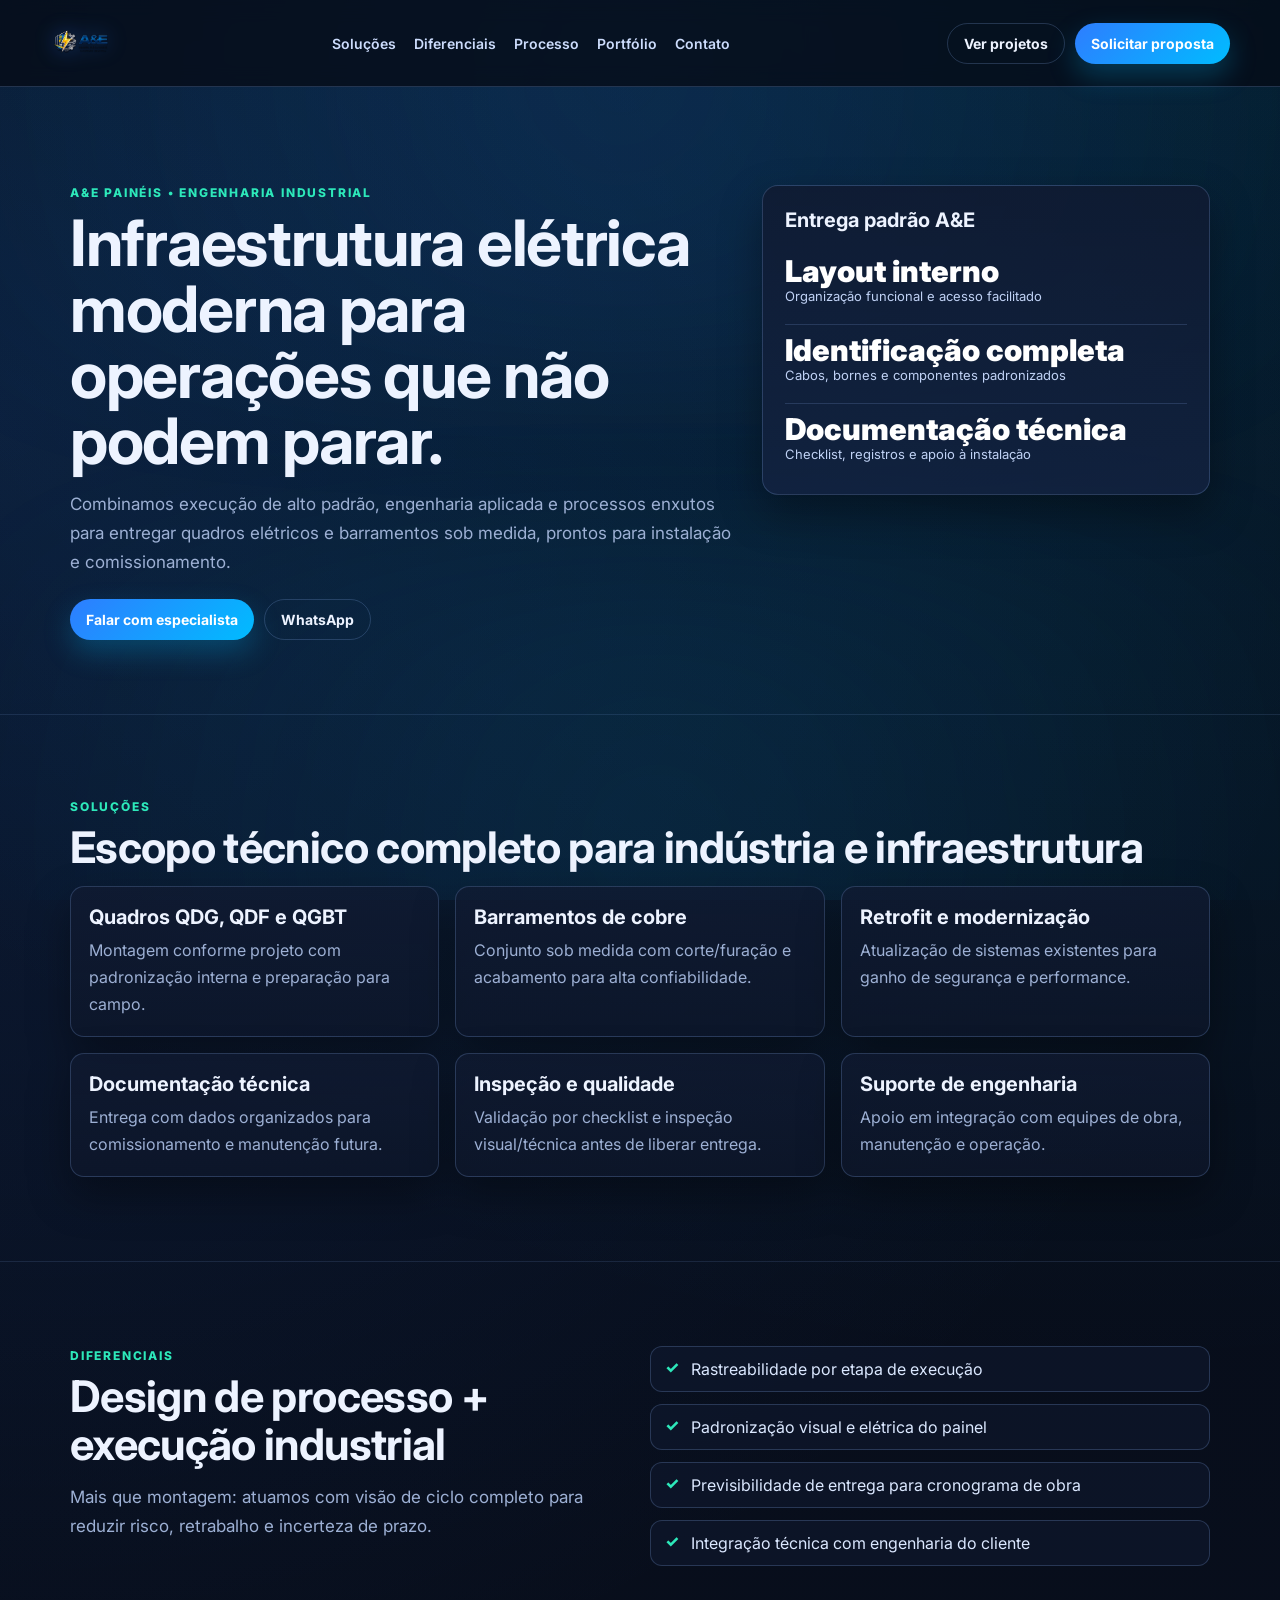
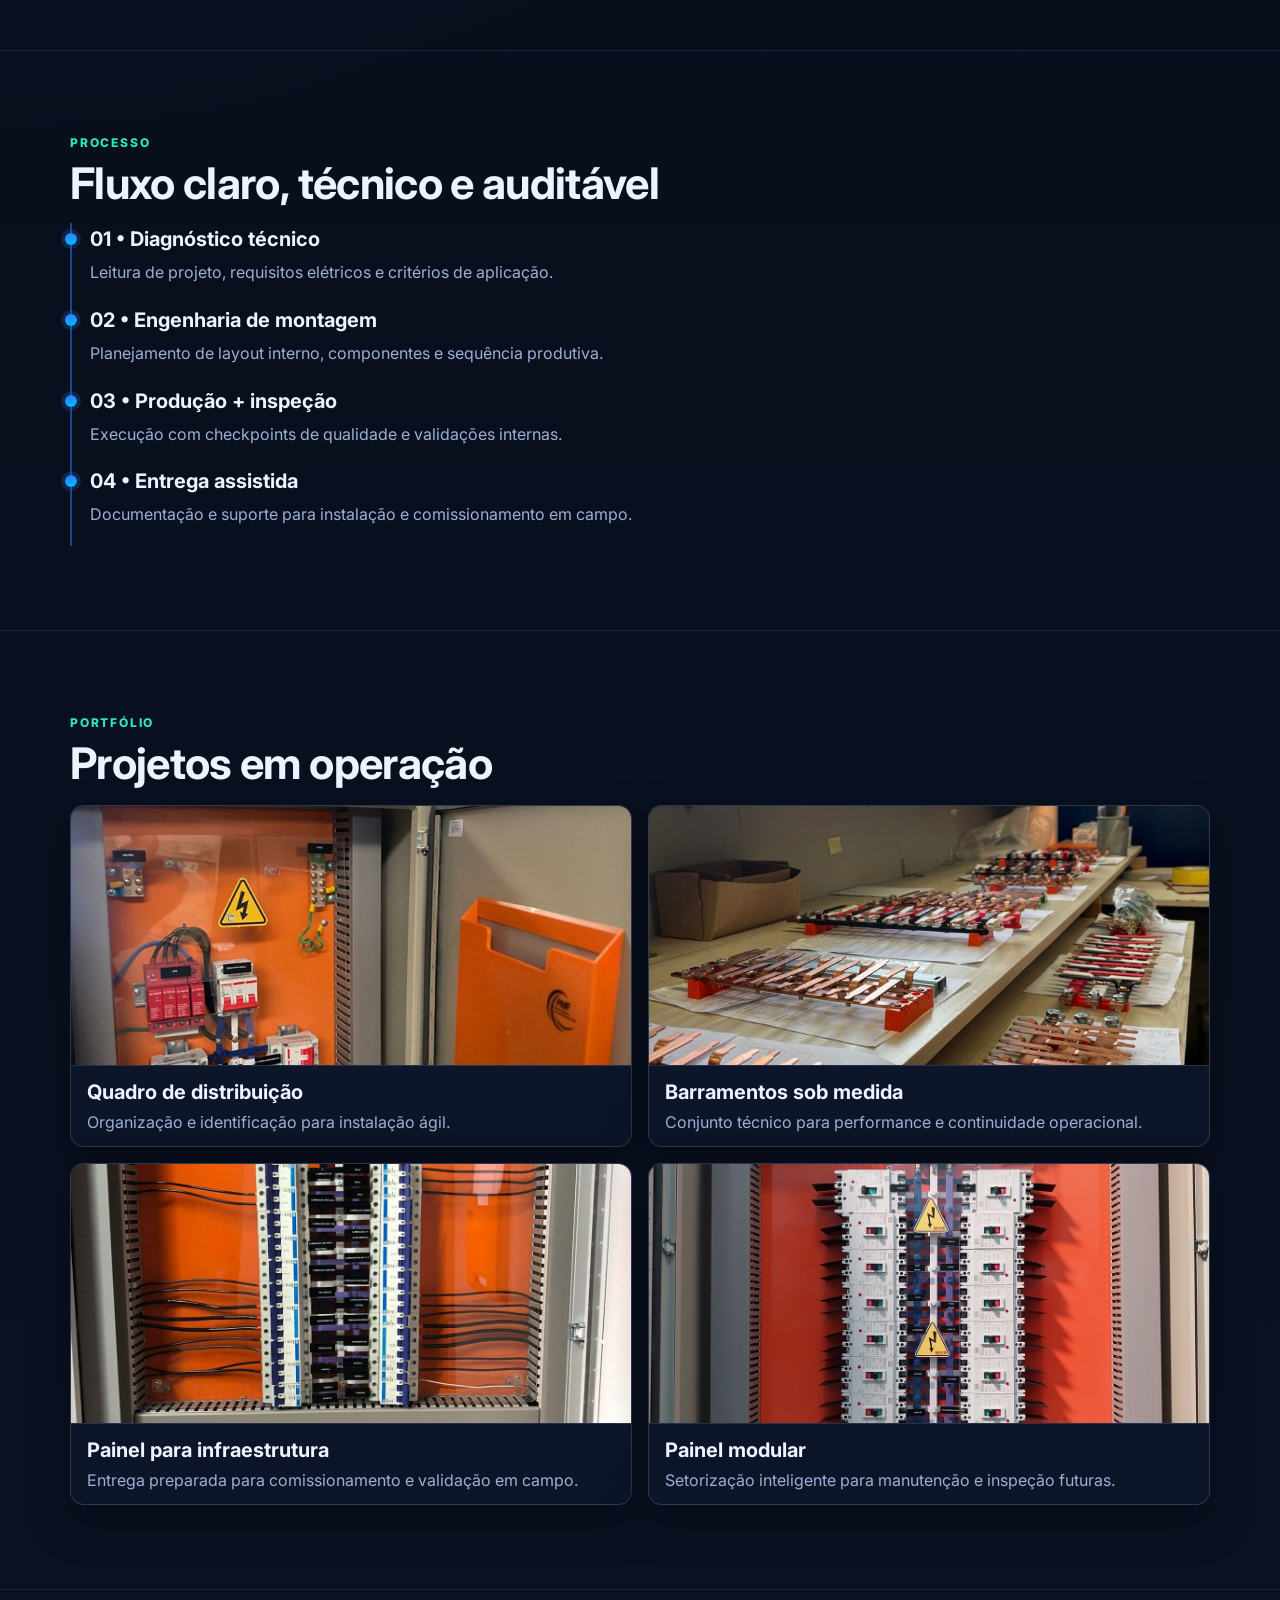
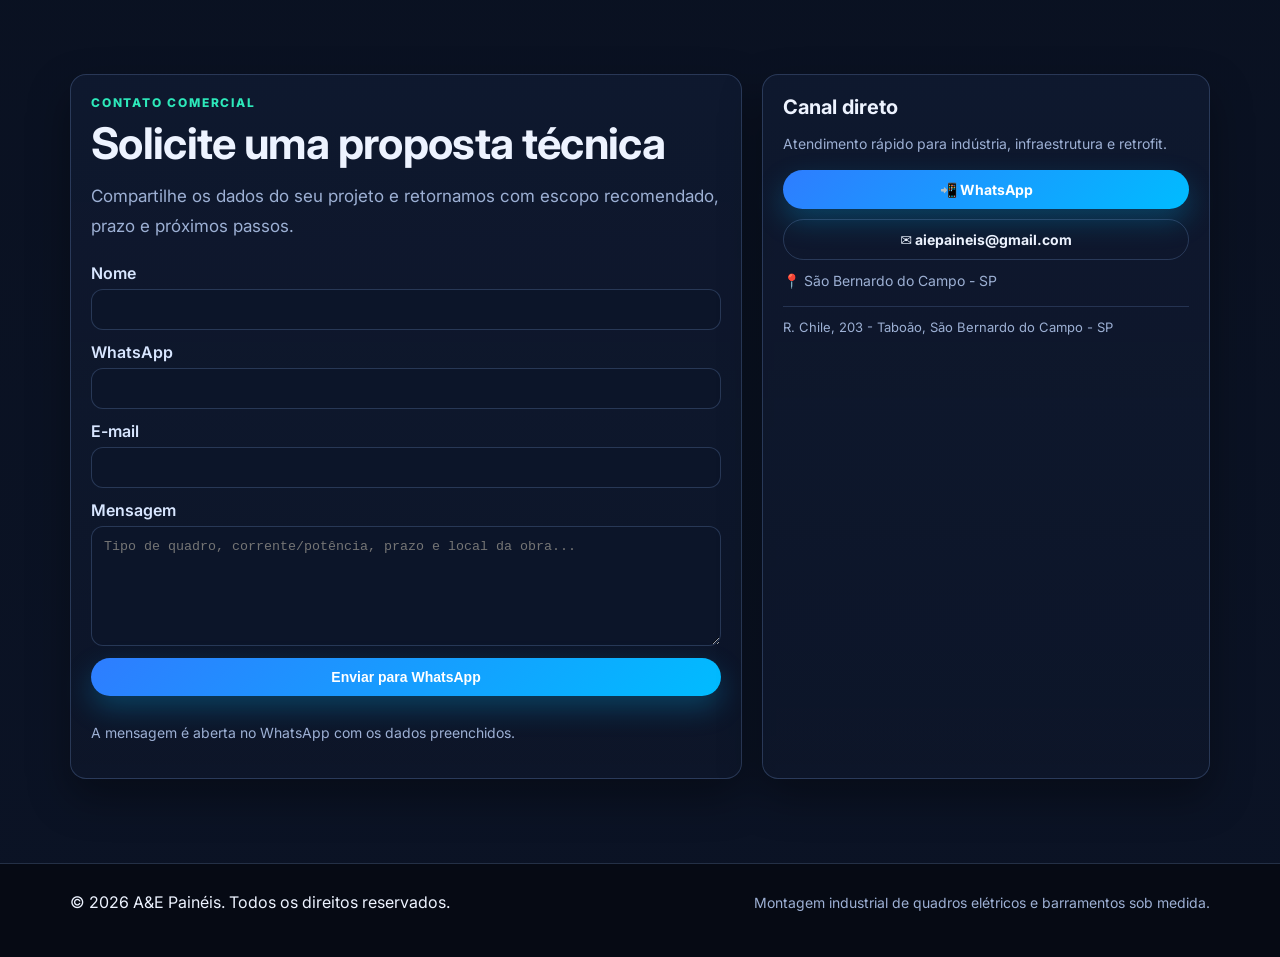
==== commit 0ba1f945: "change" ====
--- a/index.html
+++ b/index.html
@@ -41,7 +41,7 @@
     "@type": "Organization",
     "name": "A&E Painéis",
     "url": "https://aepaineis.com.br/",
-    "logo": "https://aepaineis.com.br/assets/img/logopmf.svg",
+    "logo": "https://aepaineis.com.br/assets/img/logos/logopmf.svg",
     "image": "https://aepaineis.com.br/assets/img/og.svg",
     "description": "Montagem de quadros elétricos (QDG, QDF, QGBT) e barramentos de cobre sob medida para indústria e infraestrutura.",
     "email": "aiepaineis@gmail.com"
@@ -60,7 +60,7 @@
   <header class="site-header" id="topo">
     <div class="container header-inner">
       <a class="brand" href="#topo" aria-label="A&E Painéis">
-        <img src="assets/img/logopmf.svg" alt="A&E Painéis" class="brand-horizontal" />
+        <img src="assets/img/logos/logopmf.svg" alt="A&E Painéis" class="brand-horizontal" />
       </a>
 
       <nav class="nav" aria-label="Menu principal">
--- a/assets/css/style.css
+++ b/assets/css/style.css
@@ -49,7 +49,7 @@
 
 .site-header{position:sticky;top:0;z-index:60;background:rgba(6,11,22,.76);border-bottom:1px solid var(--line);backdrop-filter:blur(10px)}
 .header-inner{display:flex;align-items:center;justify-content:space-between;gap:14px;padding:11px 0}
-.brand-horizontal{height:40px;filter:drop-shadow(0 0 10px rgba(46,125,255,.28))}
+.brand-horizontal{height: 64px;filter:drop-shadow(0 0 10px rgba(46,125,255,.28))}
 .nav{display:flex;align-items:center;gap:18px}
 .nav a{position:relative;color:#ccdcfc;font-size:14px;font-weight:600}
 .nav a::after{content:"";position:absolute;left:0;right:0;bottom:-8px;height:2px;background:linear-gradient(90deg,var(--brand),var(--brand2));transform:scaleX(0);transition:.2s}
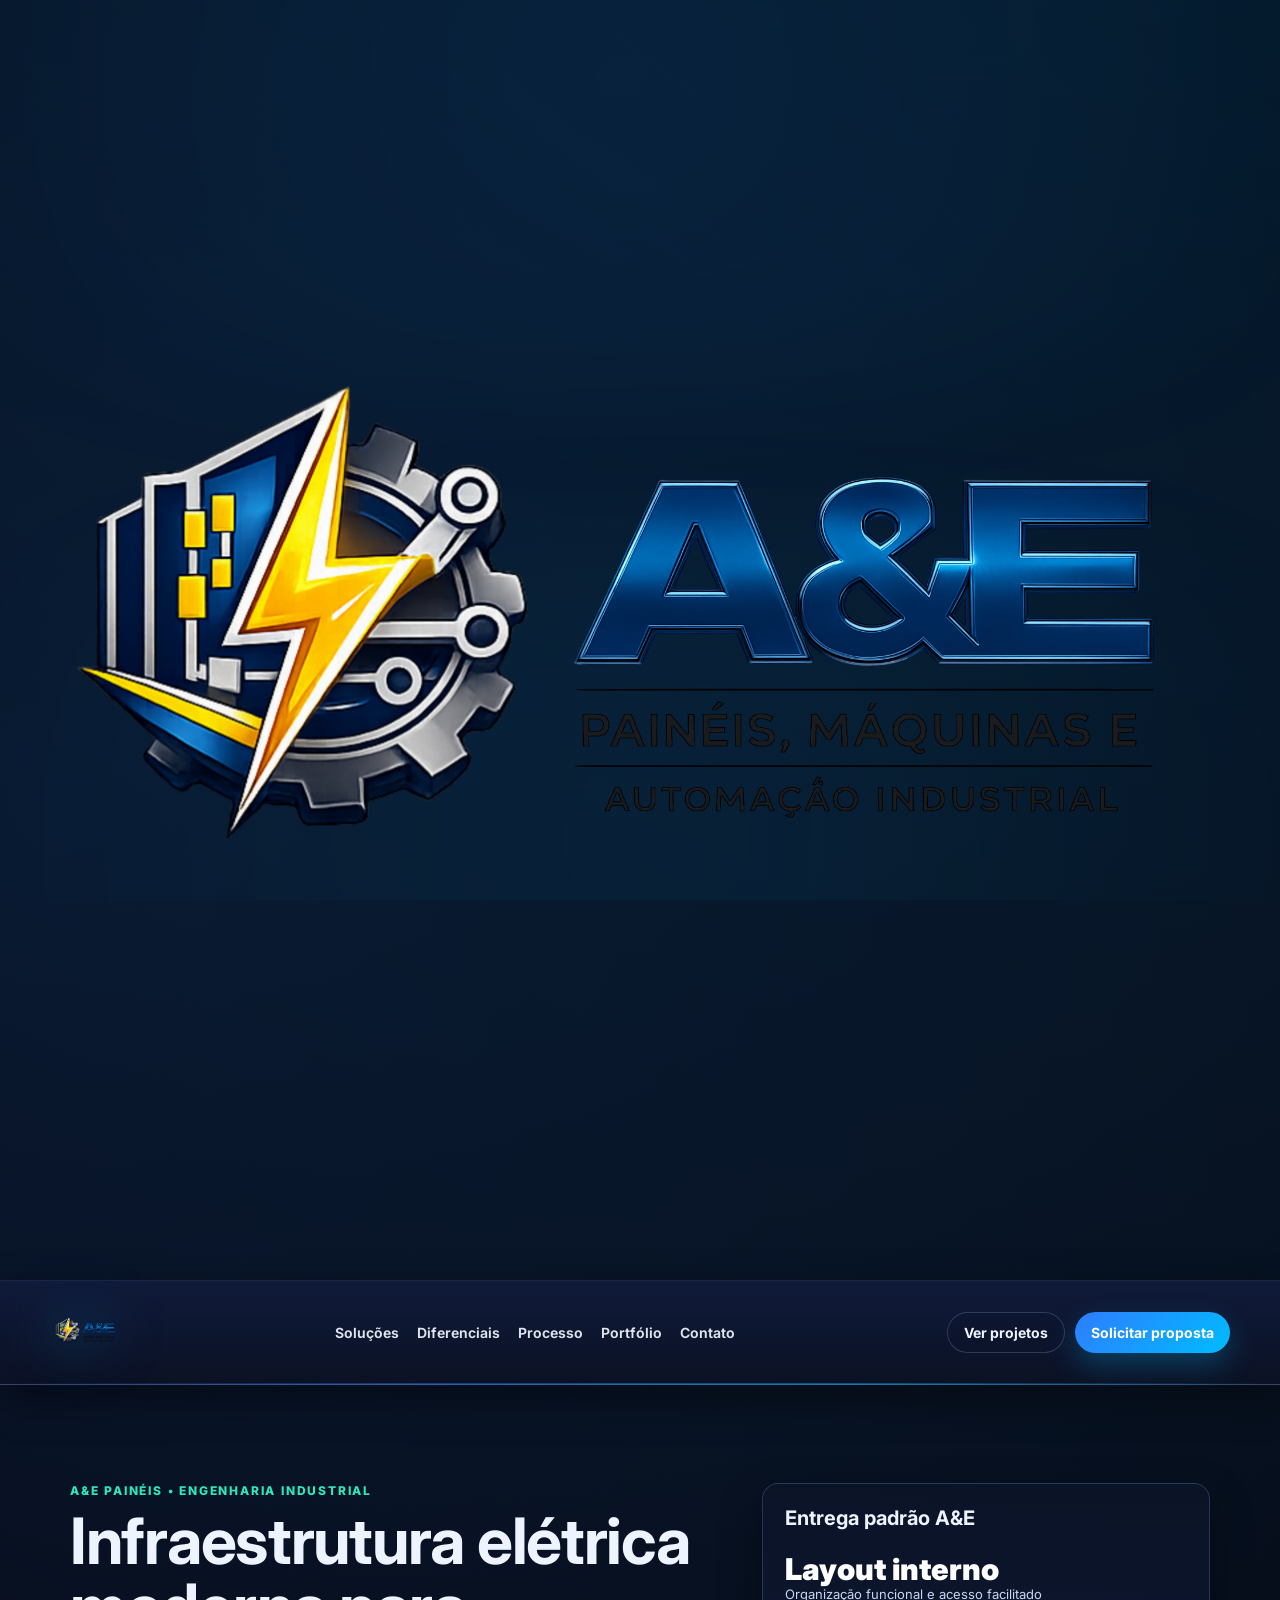
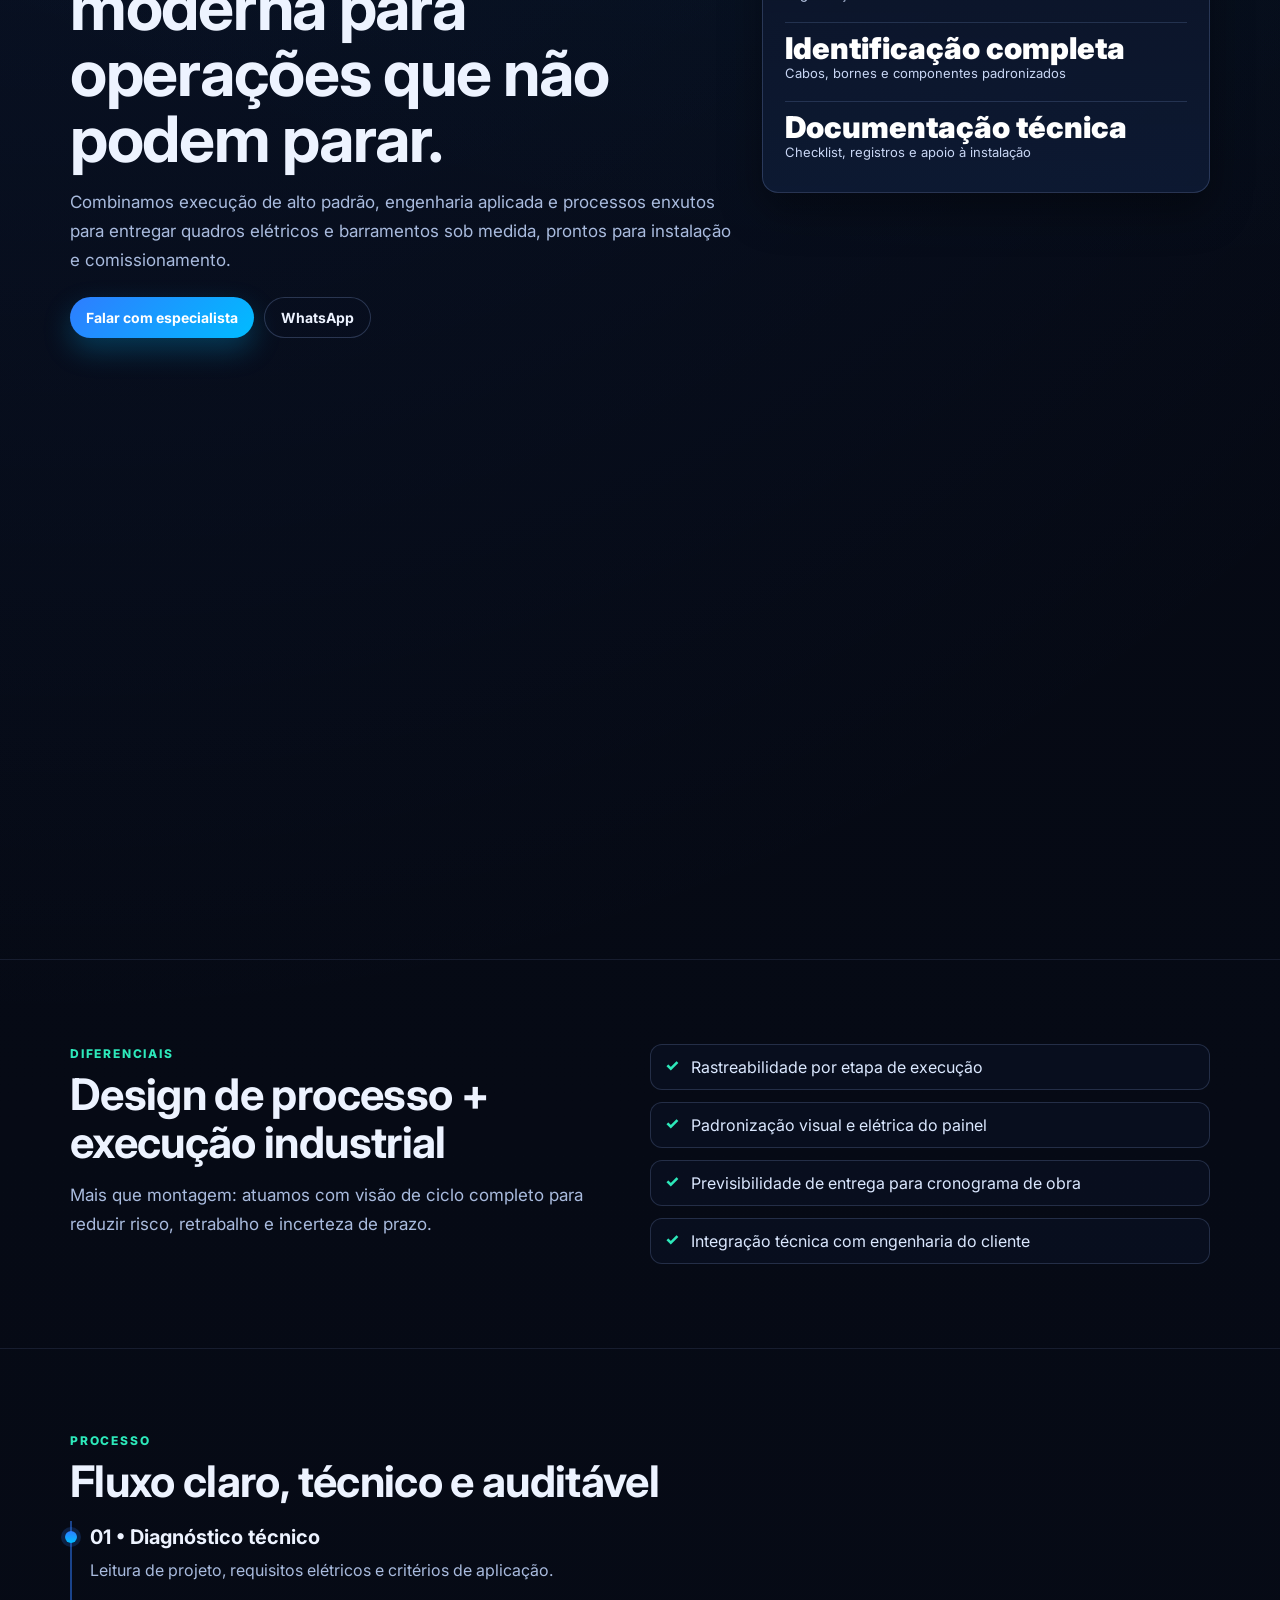
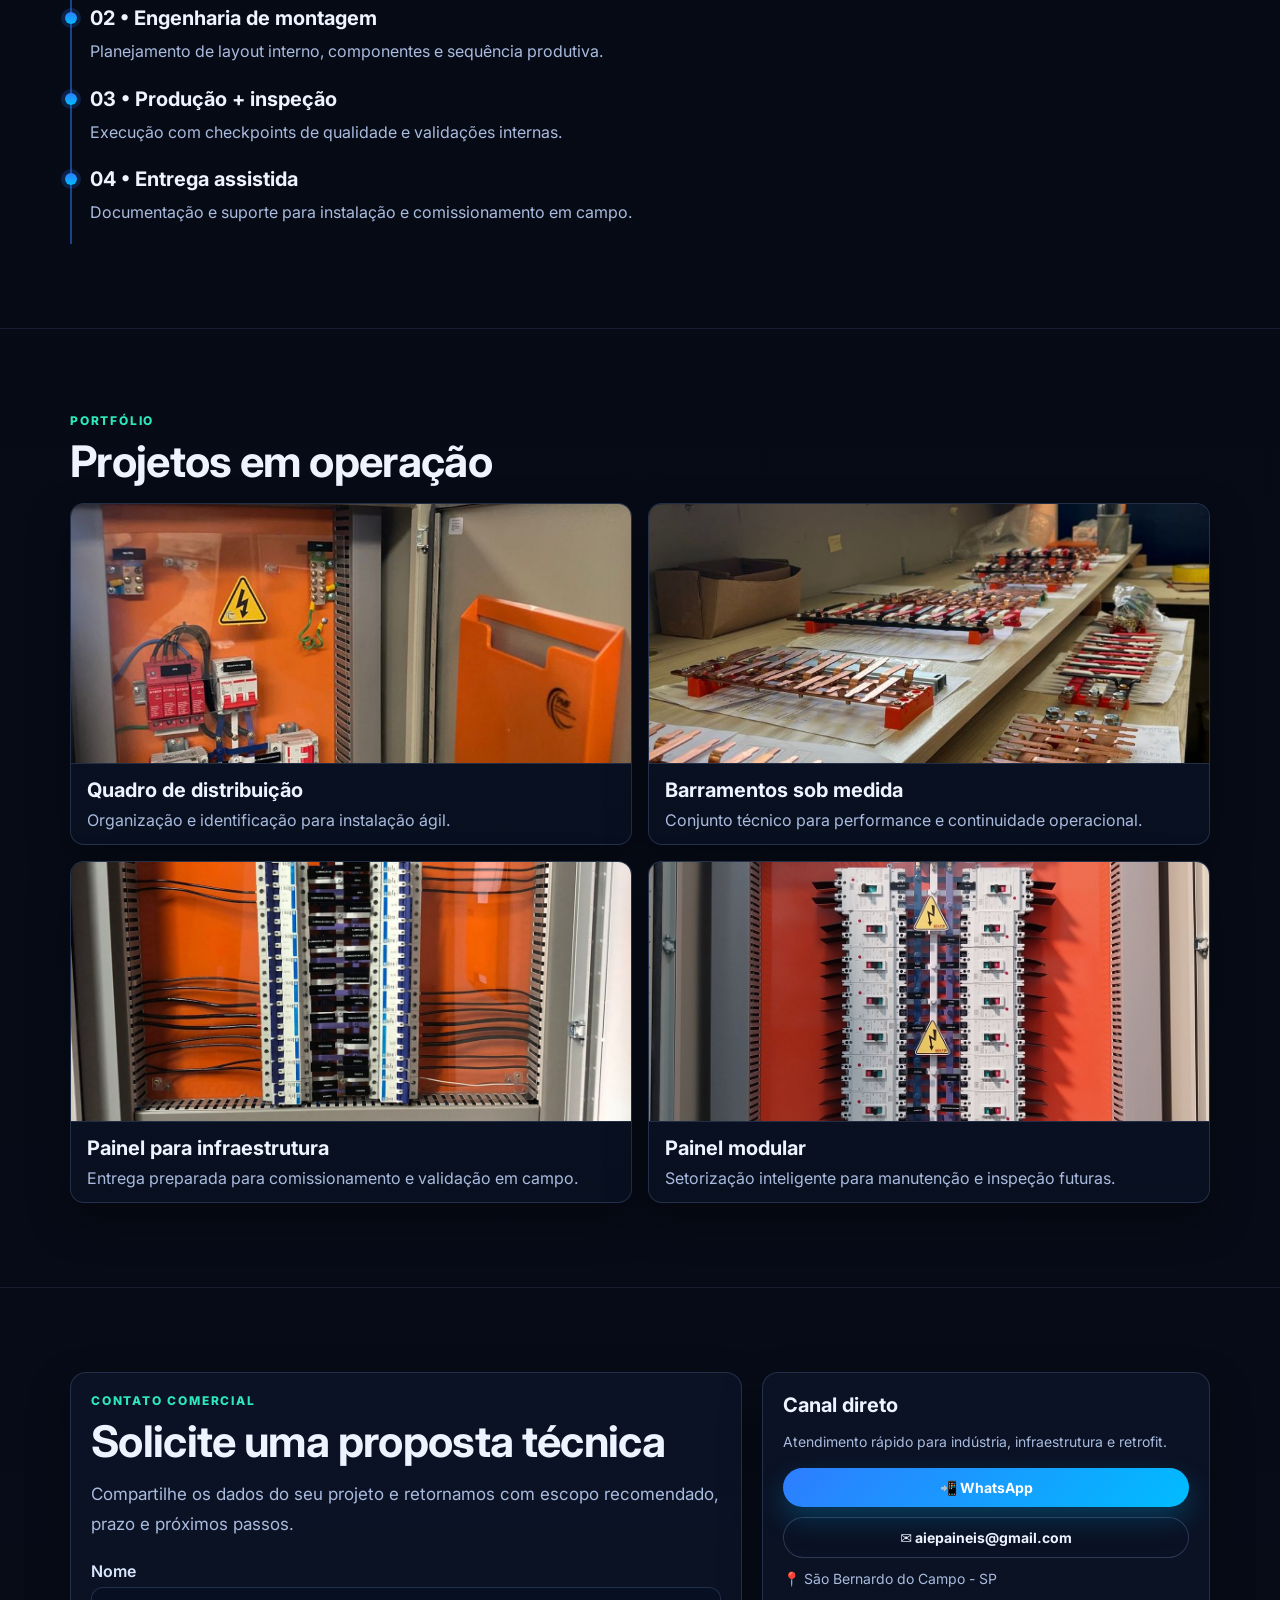
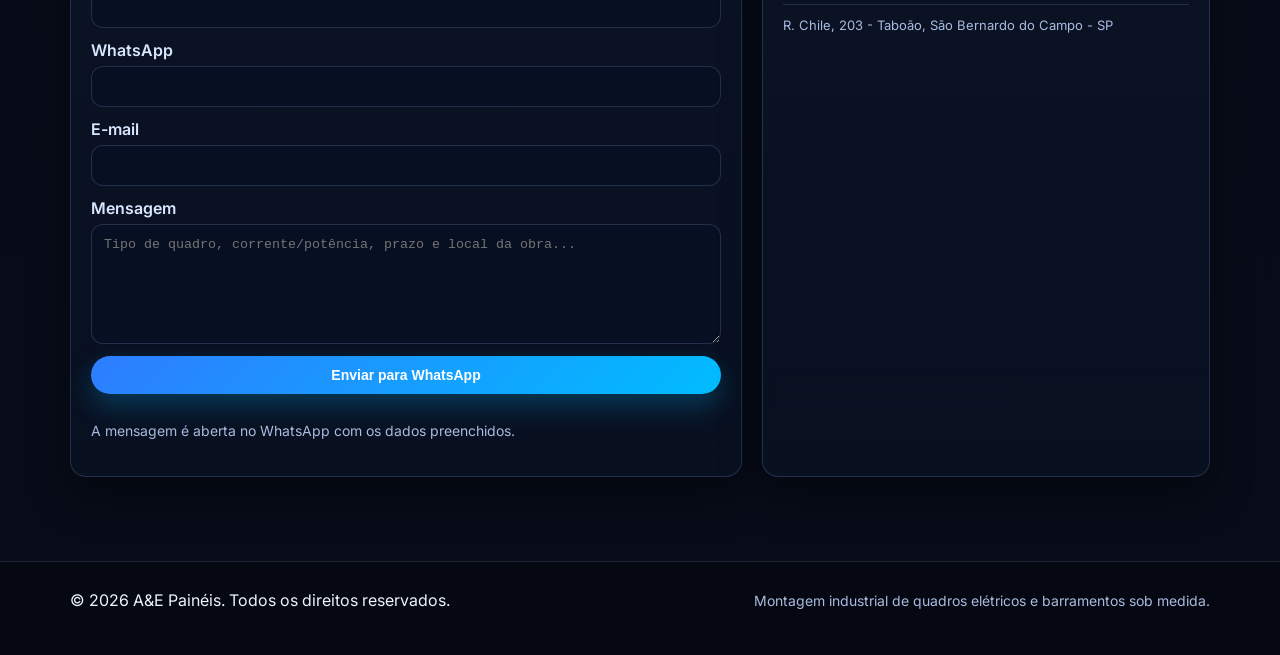
==== commit c3edef35: "intro" ====
--- a/index.html
+++ b/index.html
@@ -50,6 +50,11 @@
 </head>
 
 <body>
+  <!-- Intro / Splash -->
+<div class="intro-screen" id="intro">
+  <img src="assets/img/logos/logopmf.svg" alt="A&E Painéis" class="intro-logo">
+</div>
+
   <div class="progress-line" aria-hidden="true"></div>
 
   <div class="background-waves" aria-hidden="true">
--- a/assets/css/style.css
+++ b/assets/css/style.css
@@ -1,18 +1,33 @@
-/* assets/css/style.css — Slack-ish (simples e direto) + ondas discretas */
+/* assets/css/style.css — Dark industrial premium (header destacado + logo forte) */
 
 :root{
-  --bg:#060b16;
-  --bg2:#0b1325;
-  --panel:#101a31;
-  --panel2:#142342;
+  /* fundo mais escuro e limpo pra destacar header/logo */
+  --bg:#050812;
+  --bg2:#070c18;
+
+  /* painéis */
+  --panel:#0c1428;
+  --panel2:#0f1d39;
+
+  /* texto */
   --text:#edf3ff;
-  --muted:#9db0d4;
-  --line:rgba(132,167,231,.24);
+  --muted:#a9bbde;
+
+  /* linhas */
+  --line:rgba(145,175,235,.22);
+
+  /* marca */
   --brand:#2e7dff;
   --brand2:#00bcff;
   --accent:#2de8ba;
+
   --shadow:0 18px 42px rgba(0,0,0,.35);
   --max:1180px;
+
+  /* header destacado */
+  --headerSolid:#0b1224;
+  --headerBorder:rgba(145,175,235,.28);
+  --headerGlow:rgba(0,188,255,.16);
 }
 
 *{box-sizing:border-box}
@@ -21,22 +36,42 @@
   margin:0;
   font-family:'Inter',system-ui,-apple-system,Segoe UI,Roboto,Arial,sans-serif;
   color:var(--text);
+
+  /* fundo com menos "fumaça" (pra header + conteúdo destacarem) */
   background:
-    radial-gradient(circle at 88% -10%, rgba(0,188,255,.16), transparent 38%),
-    radial-gradient(circle at 0% 10%, rgba(46,125,255,.14), transparent 34%),
+    radial-gradient(circle at 85% -10%, rgba(0,188,255,.12), transparent 40%),
+    radial-gradient(circle at 5% 15%, rgba(46,125,255,.10), transparent 38%),
     linear-gradient(180deg,var(--bg),var(--bg2));
 }
+
 a{text-decoration:none;color:inherit}
 img{display:block;max-width:100%}
 
-.progress-line{position:fixed;left:0;top:0;height:3px;background:linear-gradient(90deg,var(--brand),var(--brand2));width:0;z-index:999}
+.progress-line{
+  position:fixed;
+  left:0;top:0;
+  height:3px;
+  background:linear-gradient(90deg,var(--brand),var(--brand2));
+  width:0;
+  z-index:999;
+}
+
 .background-waves{position:fixed;inset:0;z-index:-1;overflow:hidden;pointer-events:none}
-.wave{--sx:0px;--sy:0px;position:absolute;width:160%;height:620px;left:-30%;filter:blur(74px);opacity:.34;transform:translate3d(var(--sx),var(--sy),0)}
-.wave1{top:-220px;background:radial-gradient(circle at 50% 50%, rgba(46,125,255,.30), transparent 72%)}
-.wave2{bottom:-260px;background:radial-gradient(circle at 50% 50%, rgba(0,188,255,.24), transparent 72%)}
+.wave{
+  --sx:0px;--sy:0px;
+  position:absolute;
+  width:160%;
+  height:620px;
+  left:-30%;
+  filter:blur(78px);
+  opacity:.28; /* um pouco mais discreto */
+  transform:translate3d(var(--sx),var(--sy),0);
+}
+.wave1{top:-220px;background:radial-gradient(circle at 50% 50%, rgba(46,125,255,.26), transparent 72%)}
+.wave2{bottom:-260px;background:radial-gradient(circle at 50% 50%, rgba(0,188,255,.20), transparent 72%)}
 
 .container{max-width:var(--max);margin:0 auto;padding:0 20px}
-.section{padding:84px 0;border-top:1px solid rgba(132,167,231,.14)}
+.section{padding:84px 0;border-top:1px solid rgba(145,175,235,.12)}
 .kicker{margin:0 0 10px;color:var(--accent);font-size:12px;font-weight:800;letter-spacing:.15em;text-transform:uppercase}
 h1{margin:0 0 16px;font-size:clamp(36px,5vw,66px);line-height:1.03;letter-spacing:-.02em;max-width:18ch}
 h2{margin:0 0 14px;font-size:clamp(30px,3.4vw,46px);line-height:1.1;letter-spacing:-.015em}
@@ -47,63 +82,220 @@
 .reveal{opacity:0;transform:translateY(20px);transition:opacity .65s ease,transform .65s ease}
 .reveal.is-visible{opacity:1;transform:translateY(0)}
 
-.site-header{position:sticky;top:0;z-index:60;background:rgba(6,11,22,.76);border-bottom:1px solid var(--line);backdrop-filter:blur(10px)}
-.header-inner{display:flex;align-items:center;justify-content:space-between;gap:14px;padding:11px 0}
-.brand-horizontal{height: 64px;filter:drop-shadow(0 0 10px rgba(46,125,255,.28))}
+/* =========================
+   HEADER (mais destacado)
+   ========================= */
+.site-header{
+  position:sticky;
+  top:0;
+  z-index:60;
+
+  /* sólido + leve gradiente */
+  background:
+    linear-gradient(180deg, rgba(16,28,60,.92), rgba(11,18,36,.92)),
+    var(--headerSolid);
+
+  border-bottom:1px solid var(--headerBorder);
+
+  /* tira o "vidro" pra ficar mais forte */
+  backdrop-filter:none;
+
+  /* sombra e brilho sutil pra separar do hero */
+  box-shadow:
+    0 14px 40px rgba(0,0,0,.40),
+    0 1px 0 rgba(255,255,255,.05) inset;
+}
+
+/* “barra” azul na base do header (faz o header aparecer mais) */
+.site-header::after{
+  content:"";
+  position:absolute;
+  left:0;right:0;bottom:-1px;
+  height:2px;
+  background:linear-gradient(90deg, rgba(46,125,255,.0), rgba(46,125,255,.75), rgba(0,188,255,.75), rgba(0,188,255,.0));
+  opacity:.55;
+  pointer-events:none;
+}
+
+.header-inner{
+  display:flex;
+  align-items:center;
+  justify-content:space-between;
+  gap:14px;
+  padding:16px 0;
+}
+
+/* Logo maior e com mais contraste */
+.brand-horizontal{
+  height:72px;
+  width:auto;
+
+  /* brilho mais forte pro logo */
+  filter:
+    drop-shadow(0 0 22px rgba(0,188,255,.26))
+    drop-shadow(0 0 36px rgba(46,125,255,.18));
+}
+
 .nav{display:flex;align-items:center;gap:18px}
-.nav a{position:relative;color:#ccdcfc;font-size:14px;font-weight:600}
-.nav a::after{content:"";position:absolute;left:0;right:0;bottom:-8px;height:2px;background:linear-gradient(90deg,var(--brand),var(--brand2));transform:scaleX(0);transition:.2s}
+.nav a{
+  position:relative;
+  color:#f0f6ff;           /* mais claro */
+  font-size:14px;
+  font-weight:650;
+  opacity:.92;
+}
+.nav a:hover{opacity:1}
+.nav a::after{
+  content:"";
+  position:absolute;
+  left:0;right:0;bottom:-8px;
+  height:2px;
+  background:linear-gradient(90deg,var(--brand),var(--brand2));
+  transform:scaleX(0);
+  transition:.2s;
+}
 .nav a:hover::after{transform:scaleX(1)}
+
 .header-cta{display:flex;gap:10px}
-.menu-btn{display:none;border:1px solid var(--line);background:var(--panel);color:var(--text);padding:10px 12px;border-radius:12px}
-
-.btn{display:inline-flex;align-items:center;justify-content:center;padding:11px 16px;border-radius:999px;border:1px solid var(--line);background:transparent;color:var(--text);font-weight:700;font-size:14px;cursor:pointer;transition:.2s}
-.btn:hover{transform:translateY(-1px);border-color:rgba(132,167,231,.6);background:rgba(16,26,49,.66)}
-.btn.primary{border:0;background:linear-gradient(135deg,var(--brand),var(--brand2));color:#fff;box-shadow:0 12px 28px rgba(0,188,255,.25)}
-
+.menu-btn{
+  display:none;
+  border:1px solid var(--line);
+  background:rgba(12,20,40,.9);
+  color:var(--text);
+  padding:10px 12px;
+  border-radius:12px;
+}
+
+/* =========================
+   Botões
+   ========================= */
+.btn{
+  display:inline-flex;
+  align-items:center;
+  justify-content:center;
+  padding:11px 16px;
+  border-radius:999px;
+  border:1px solid rgba(145,175,235,.25);
+  background:rgba(12,20,40,.18);
+  color:var(--text);
+  font-weight:700;
+  font-size:14px;
+  cursor:pointer;
+  transition:.2s;
+}
+.btn:hover{
+  transform:translateY(-1px);
+  border-color:rgba(145,175,235,.55);
+  background:rgba(12,20,40,.42);
+}
+.btn.primary{
+  border:0;
+  background:linear-gradient(135deg,var(--brand),var(--brand2));
+  color:#fff;
+  box-shadow:0 12px 28px rgba(0,188,255,.25);
+}
+
+/* =========================
+   Hero e cards
+   ========================= */
 .hero{padding:98px 0 74px;border-top:0}
 .hero-grid{display:grid;grid-template-columns:1.2fr .8fr;gap:20px;align-items:start}
 .hero-actions{display:flex;gap:10px;flex-wrap:wrap}
-.hero-panel{padding:22px;border:1px solid var(--line);border-radius:16px;background:linear-gradient(180deg,rgba(16,26,49,.85),rgba(20,35,66,.76));box-shadow:var(--shadow)}
+
+.hero-panel{
+  padding:22px;
+  border:1px solid rgba(145,175,235,.22);
+  border-radius:16px;
+  background:linear-gradient(180deg,rgba(12,20,40,.86),rgba(15,29,57,.76));
+  box-shadow:var(--shadow);
+}
+
 .metrics-grid{margin:14px 0 0;padding:0;list-style:none;display:grid;grid-template-columns:1fr;gap:10px}
-.metrics-grid li{display:grid;gap:2px;padding:10px 0;border-top:1px solid rgba(132,167,231,.2)}
+.metrics-grid li{display:grid;gap:2px;padding:10px 0;border-top:1px solid rgba(145,175,235,.18)}
 .metrics-grid li:first-child{border-top:0}
 .metric-value{font-size:30px;font-weight:900;color:#fff;line-height:1}
-.metric-label{font-size:13px;color:#c0d2f5}
+.metric-label{font-size:13px;color:#c8d6f4}
 
 .grid{display:grid;grid-template-columns:repeat(12,1fr);gap:16px}
-.feature{grid-column:span 4;padding:18px;border:1px solid var(--line);border-radius:14px;background:linear-gradient(180deg,rgba(16,26,49,.8),rgba(14,23,43,.7));box-shadow:var(--shadow)}
+.feature{
+  grid-column:span 4;
+  padding:18px;
+  border:1px solid rgba(145,175,235,.20);
+  border-radius:14px;
+  background:linear-gradient(180deg,rgba(12,20,40,.80),rgba(10,18,36,.72));
+  box-shadow:var(--shadow);
+}
 .feature p{margin:0;color:var(--muted);line-height:1.68}
 
 .split-grid{display:grid;grid-template-columns:1fr 1fr;gap:20px;align-items:center}
 .check-list{margin:0;padding:0;list-style:none;display:grid;gap:12px}
-.check-list li{padding:12px 14px;border:1px solid var(--line);border-radius:12px;background:rgba(16,26,49,.56);color:#dbe8ff;position:relative;padding-left:40px}
+.check-list li{
+  padding:12px 14px;
+  border:1px solid rgba(145,175,235,.20);
+  border-radius:12px;
+  background:rgba(12,20,40,.54);
+  color:#dbe8ff;
+  position:relative;
+  padding-left:40px;
+}
 .check-list li::before{content:"✓";position:absolute;left:14px;top:10px;font-weight:800;color:var(--accent)}
 
 .timeline{margin:16px 0 0;padding:0;list-style:none;border-left:2px solid rgba(46,125,255,.5)}
 .timeline li{position:relative;padding:4px 0 18px 18px}
-.timeline li::before{content:"";position:absolute;left:-7px;top:10px;width:12px;height:12px;border-radius:50%;background:linear-gradient(180deg,var(--brand),var(--brand2));box-shadow:0 0 0 4px rgba(46,125,255,.2)}
+.timeline li::before{
+  content:"";
+  position:absolute;
+  left:-7px;top:10px;
+  width:12px;height:12px;
+  border-radius:50%;
+  background:linear-gradient(180deg,var(--brand),var(--brand2));
+  box-shadow:0 0 0 4px rgba(46,125,255,.2);
+}
 .timeline p{margin:0;color:var(--muted);line-height:1.66}
 
 .portfolio-grid{display:grid;grid-template-columns:repeat(2,1fr);gap:16px;margin-top:18px}
-.project-item{margin:0;border:1px solid var(--line);border-radius:14px;overflow:hidden;background:linear-gradient(180deg,rgba(16,26,49,.85),rgba(14,23,43,.72));box-shadow:var(--shadow)}
-.project-img{width:100%;height:260px;object-fit:cover;border-bottom:1px solid rgba(132,167,231,.2)}
+.project-item{
+  margin:0;
+  border:1px solid rgba(145,175,235,.20);
+  border-radius:14px;
+  overflow:hidden;
+  background:linear-gradient(180deg,rgba(12,20,40,.86),rgba(10,18,36,.72));
+  box-shadow:var(--shadow);
+}
+.project-img{width:100%;height:260px;object-fit:cover;border-bottom:1px solid rgba(145,175,235,.18)}
 .project-item figcaption{padding:14px 16px}
 .project-item p{margin:0;color:var(--muted)}
 
 .contact-grid{display:grid;grid-template-columns:1.2fr .8fr;gap:20px}
-.contact-pane,.contact-side{padding:20px;border:1px solid var(--line);border-radius:16px;background:linear-gradient(180deg,rgba(16,26,49,.82),rgba(14,23,43,.72));box-shadow:var(--shadow)}
+.contact-pane,.contact-side{
+  padding:20px;
+  border:1px solid rgba(145,175,235,.20);
+  border-radius:16px;
+  background:linear-gradient(180deg,rgba(12,20,40,.84),rgba(10,18,36,.74));
+  box-shadow:var(--shadow);
+}
 #leadForm{display:grid;gap:12px}
 label{display:grid;gap:6px;color:#d8e6ff;font-weight:600}
-input,textarea{width:100%;padding:12px;border-radius:12px;border:1px solid var(--line);background:#0c1529;color:var(--text);outline:none}
+input,textarea{
+  width:100%;
+  padding:12px;
+  border-radius:12px;
+  border:1px solid rgba(145,175,235,.20);
+  background:#071022;
+  color:var(--text);
+  outline:none;
+}
 input:focus,textarea:focus{border-color:rgba(0,188,255,.85);box-shadow:0 0 0 4px rgba(0,188,255,.14)}
 textarea{min-height:120px;resize:vertical}
 .stack{display:grid;gap:10px;margin-top:10px}
-.note{margin-top:14px;padding-top:12px;border-top:1px solid rgba(132,167,231,.2);color:var(--muted);font-size:13px}
-
-.site-footer{padding:28px 0 42px;border-top:1px solid var(--line);background:#060a14}
+.note{margin-top:14px;padding-top:12px;border-top:1px solid rgba(145,175,235,.18);color:var(--muted);font-size:13px}
+
+.site-footer{padding:28px 0 42px;border-top:1px solid rgba(145,175,235,.16);background:#050812}
 .footer-inner{display:flex;justify-content:space-between;gap:10px;flex-wrap:wrap}
 
+/* =========================
+   Responsivo
+   ========================= */
 @media (max-width:980px){
   .section{padding:58px 0}
   .hero-grid,.split-grid,.contact-grid{grid-template-columns:1fr}
@@ -114,8 +306,10 @@
   .nav,.header-cta{display:none}
   .menu-btn{display:block}
   .feature{grid-column:span 12}
+  .brand-horizontal{height:56px}
 }
 @media (max-width:480px){
   .btn{width:100%}
   .hero{padding-top:72px}
-}
+  .brand-horizontal{height:48px}
+}
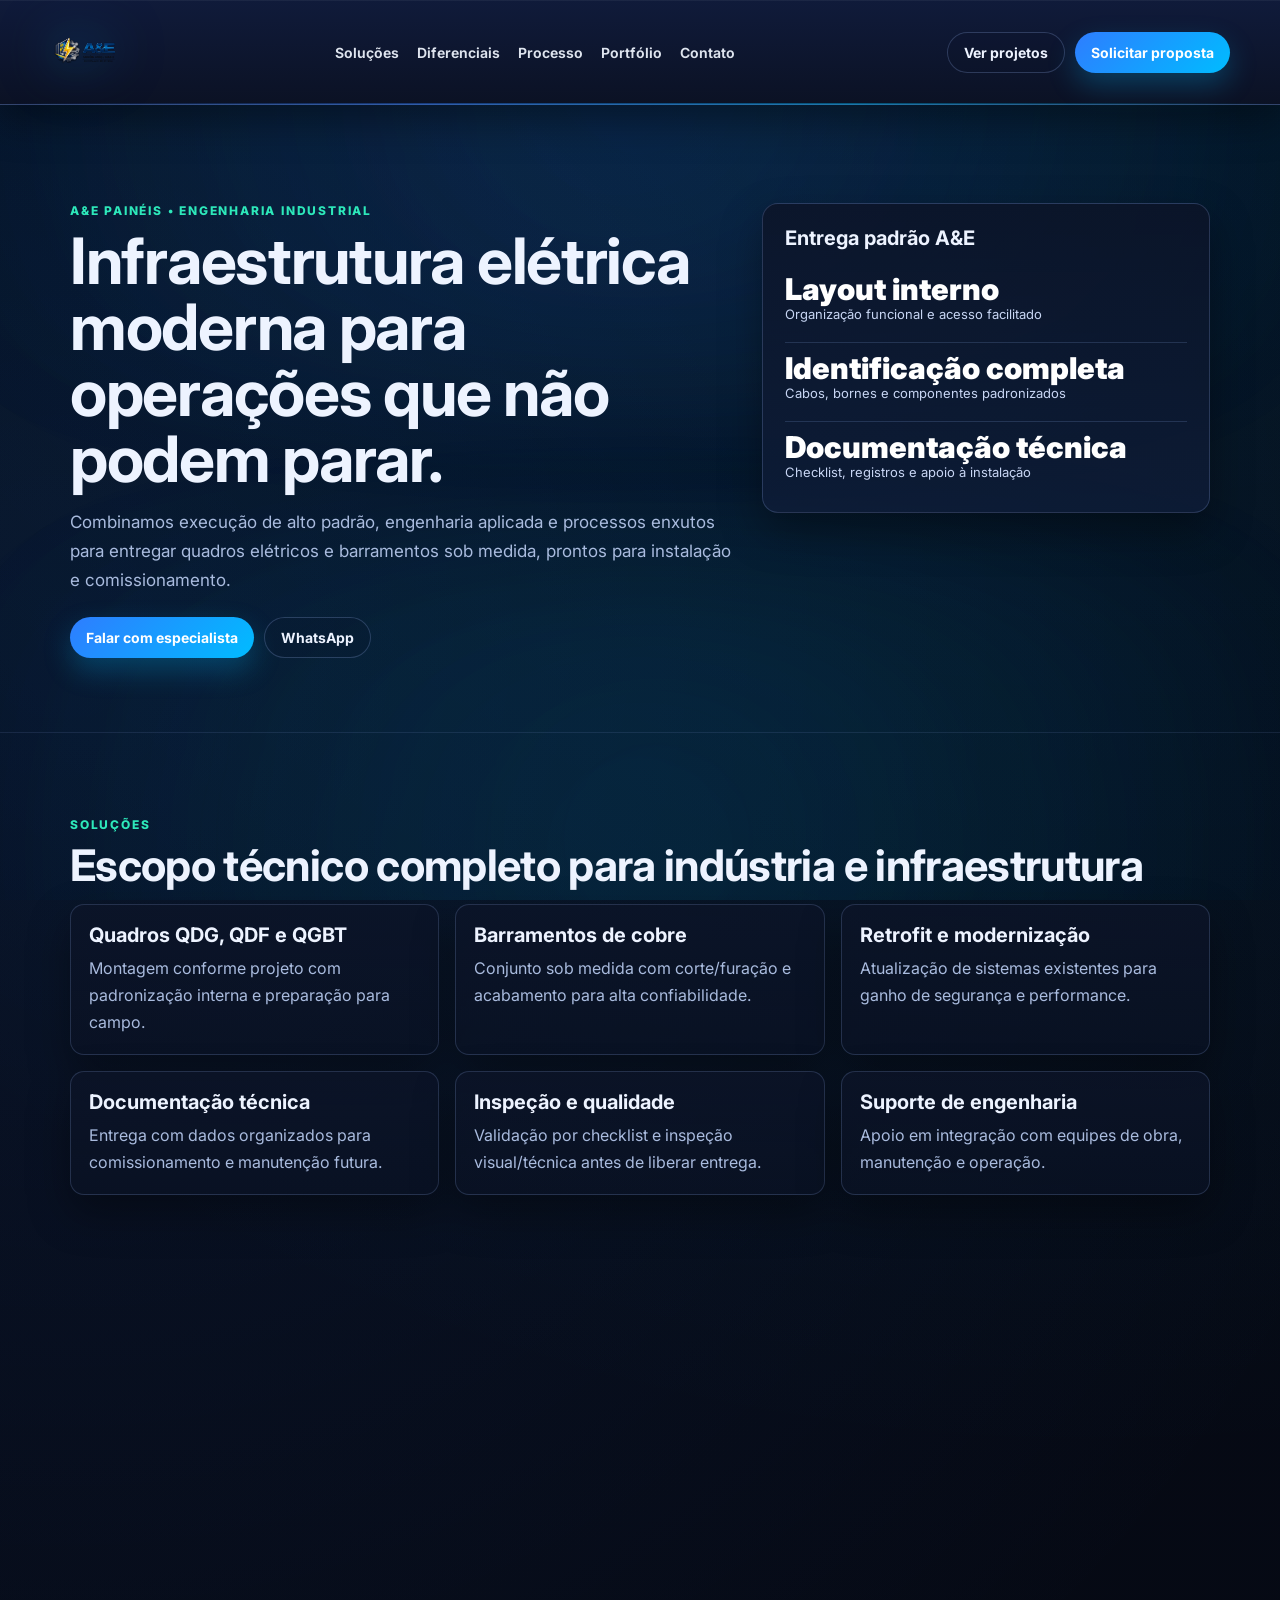
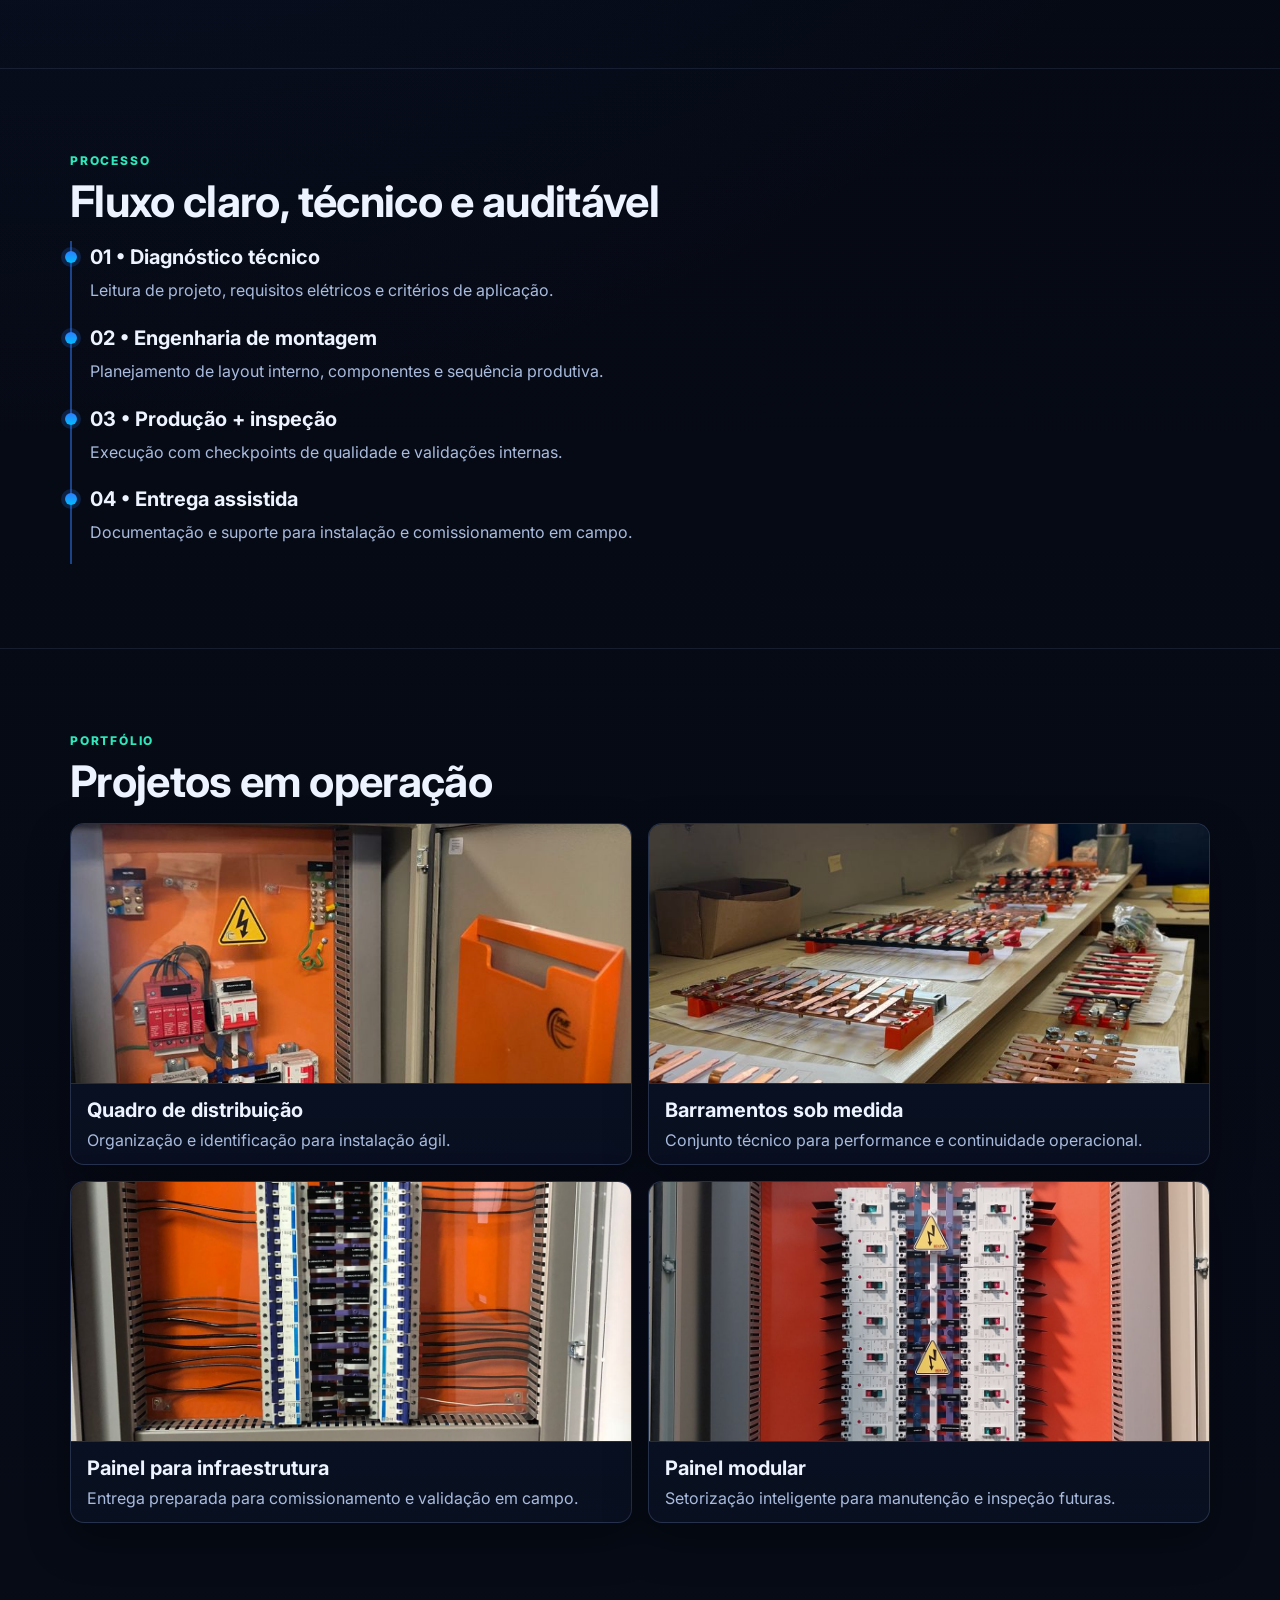
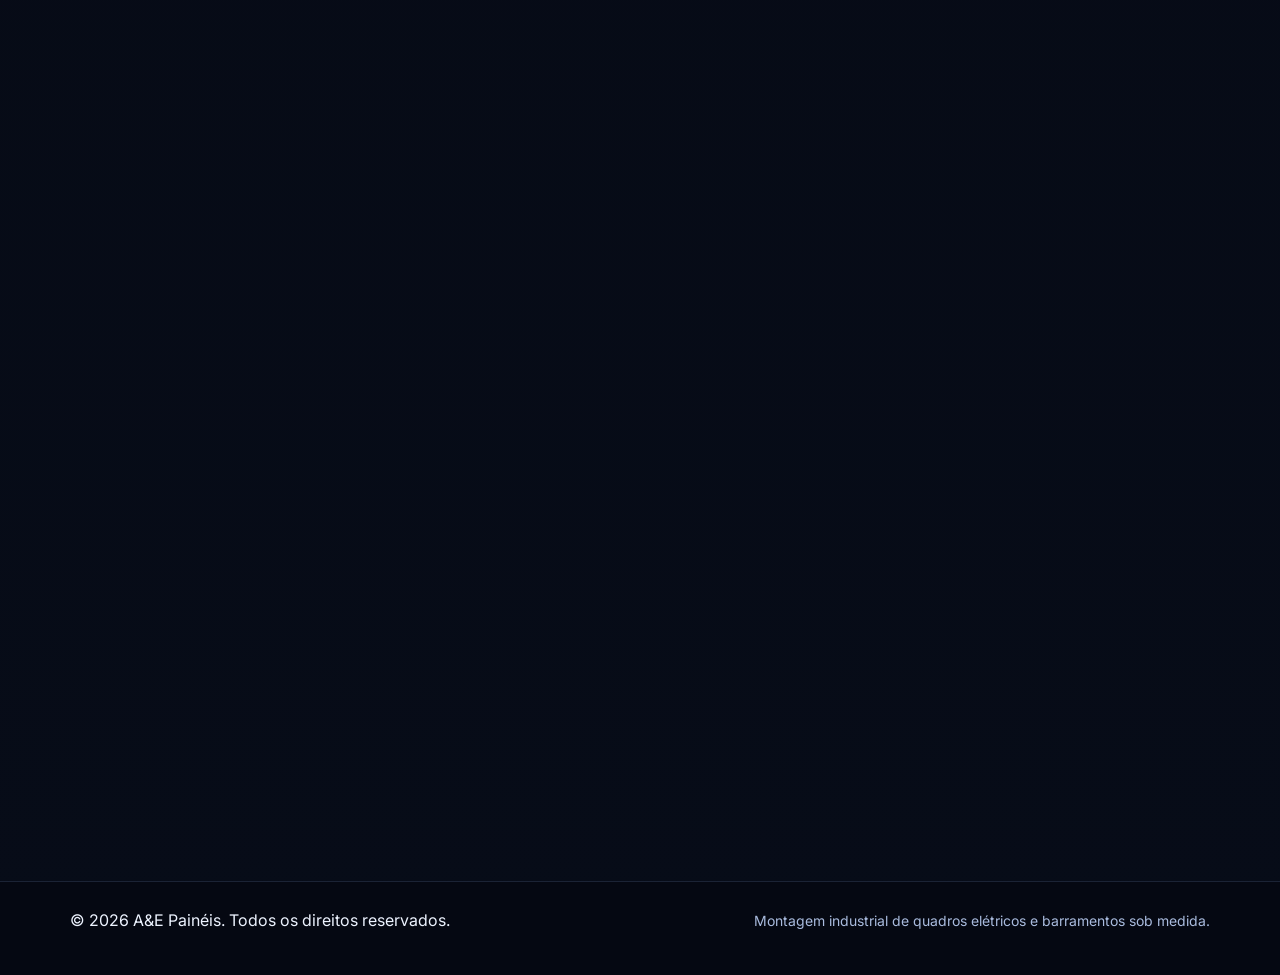
==== commit 38e9b4f2: "change header" ====
--- a/index.html
+++ b/index.html
@@ -50,10 +50,18 @@
 </head>
 
 <body>
-  <!-- Intro / Splash -->
-<div class="intro-screen" id="intro">
-  <img src="assets/img/logos/logopmf.svg" alt="A&E Painéis" class="intro-logo">
-</div>
+ <body>
+  <div class="intro-screen" id="intro" aria-hidden="true">
+    <img src="assets/img/logos/logopmf.svg" alt="A&E Painéis" class="intro-logo" />
+  </div>
+
+  <div class="progress-line" aria-hidden="true"></div>
+  <div class="background-waves" aria-hidden="true">
+    <div class="wave wave1"></div>
+    <div class="wave wave2"></div>
+  </div>
+
+  <!-- resto do site... -->
 
   <div class="progress-line" aria-hidden="true"></div>
 
--- a/assets/css/style.css
+++ b/assets/css/style.css
@@ -313,3 +313,36 @@
   .hero{padding-top:72px}
   .brand-horizontal{height:48px}
 }
+/* ===== INTRO LOGO (primeira tela) ===== */
+.intro-screen{
+  position: fixed;
+  inset: 0;
+  z-index: 99999;
+  display: flex;
+  align-items: center;
+  justify-content: center;
+
+ background:
+    radial-gradient(circle at center, rgba(46,125,255,.08), transparent 55%),
+    #f4f7fc;
+
+  animation: introOut .8s ease forwards;
+  animation-delay: 2.2s; /* tempo antes de sumir */
+}
+
+.intro-logo{
+  width: min(420px, 70vw);
+  height: auto;
+  opacity: 0;
+  transform: scale(.94);
+  animation: introIn .9s ease forwards;
+  animation-delay: .15s;
+}
+
+@keyframes introIn{
+  to { opacity: 1; transform: scale(1); }
+}
+
+@keyframes introOut{
+  to { opacity: 0; visibility: hidden; }
+}
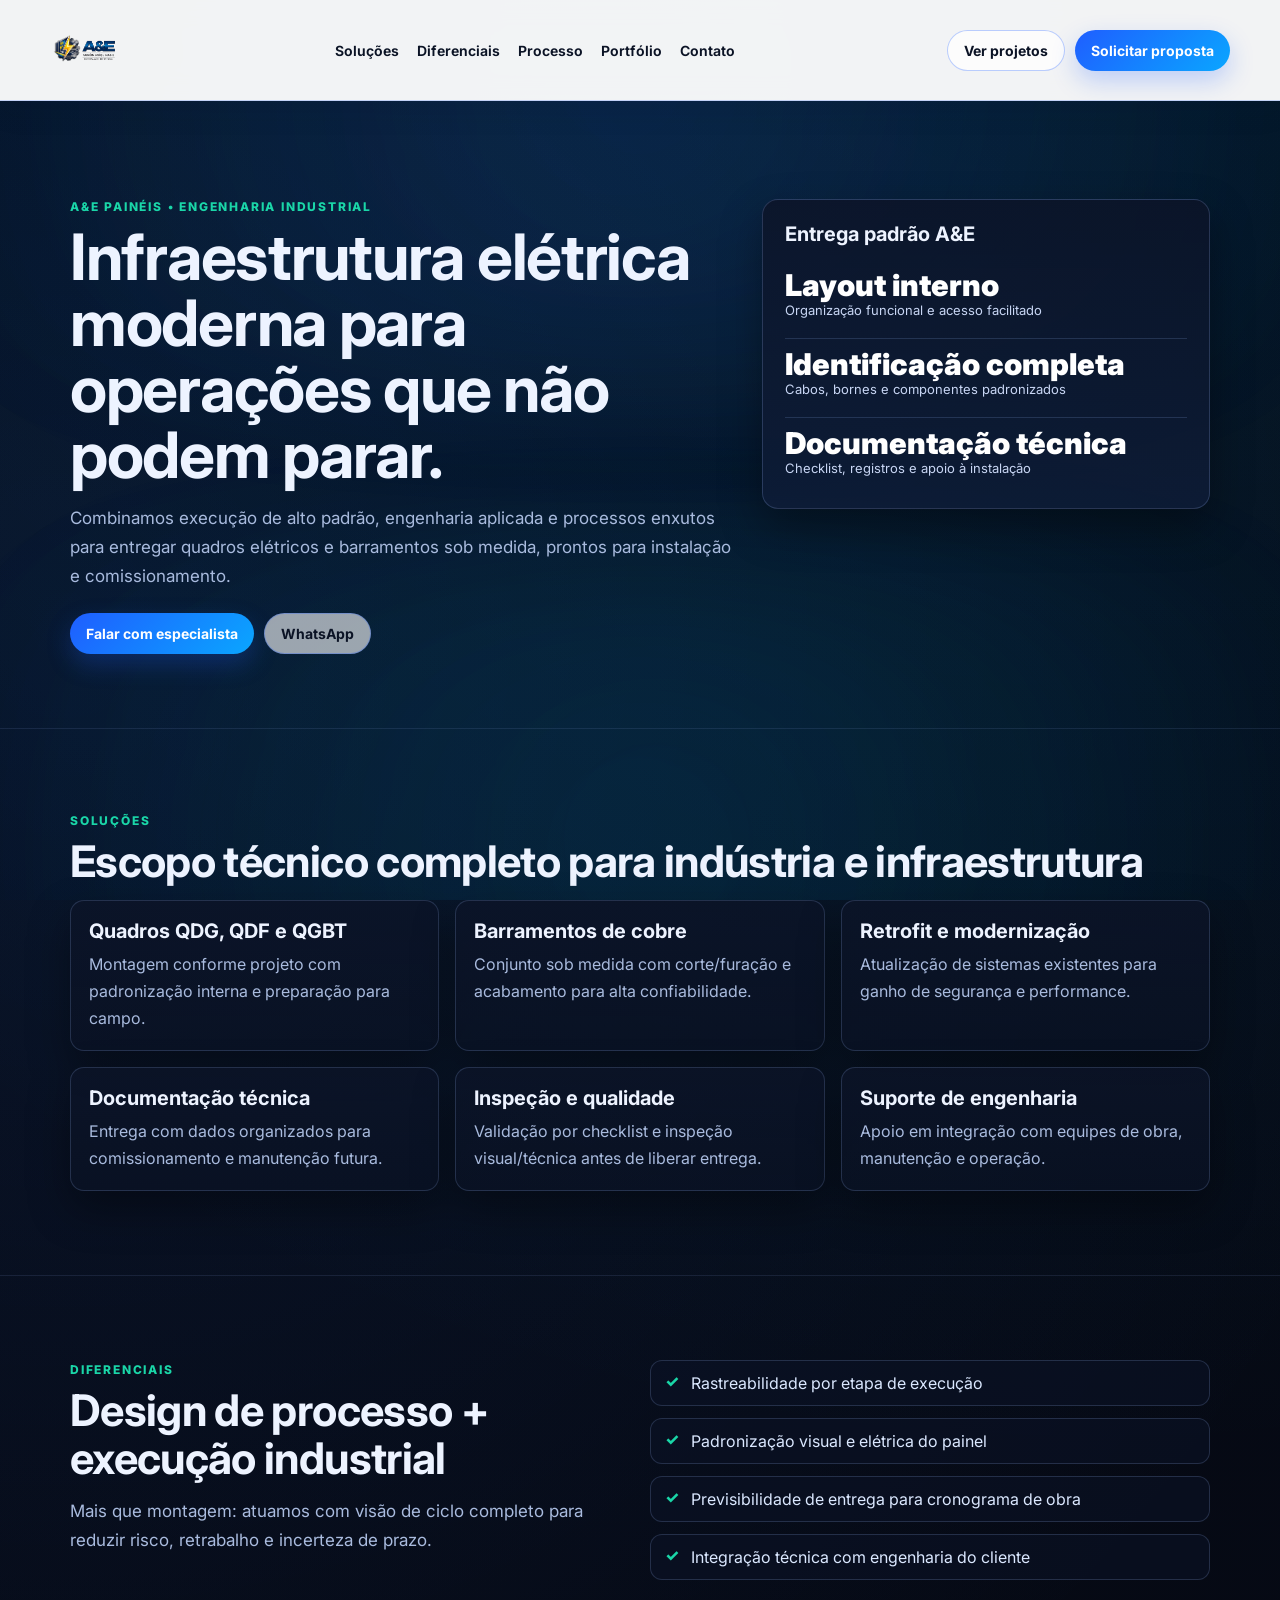
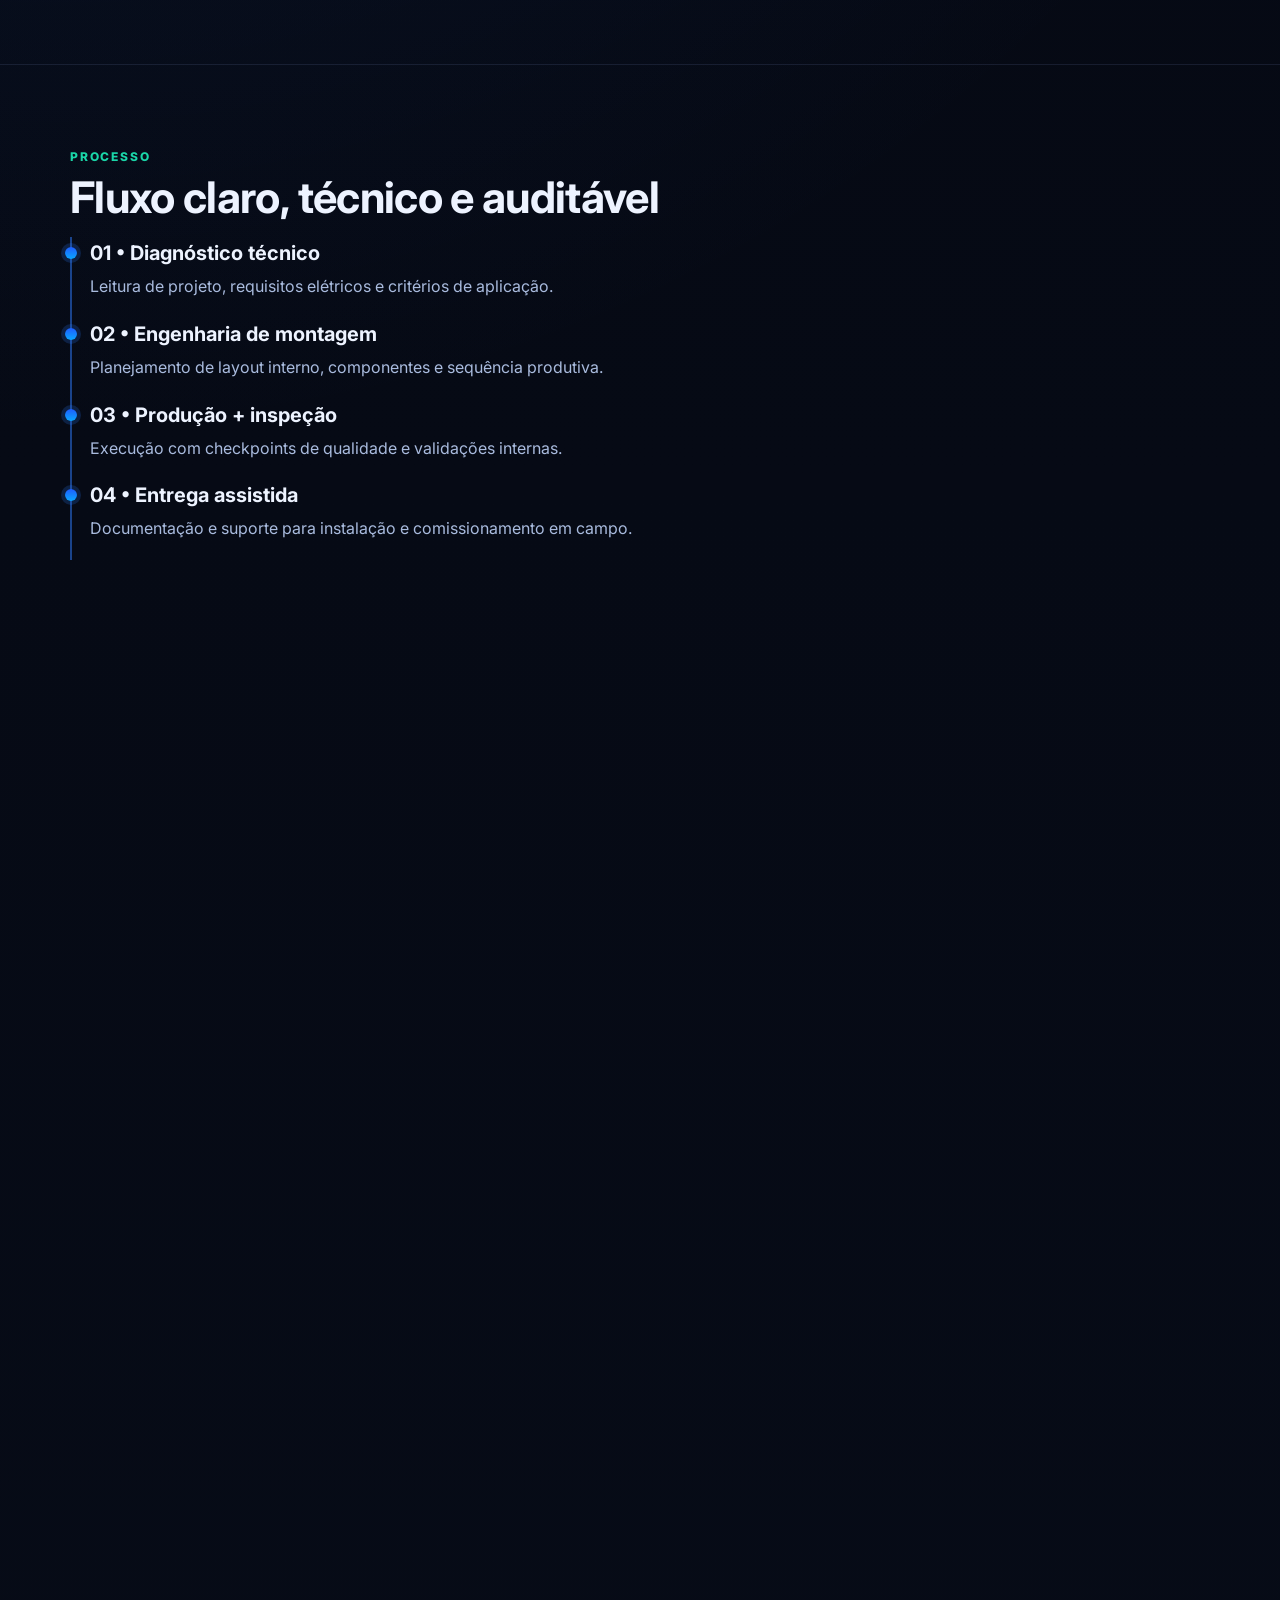
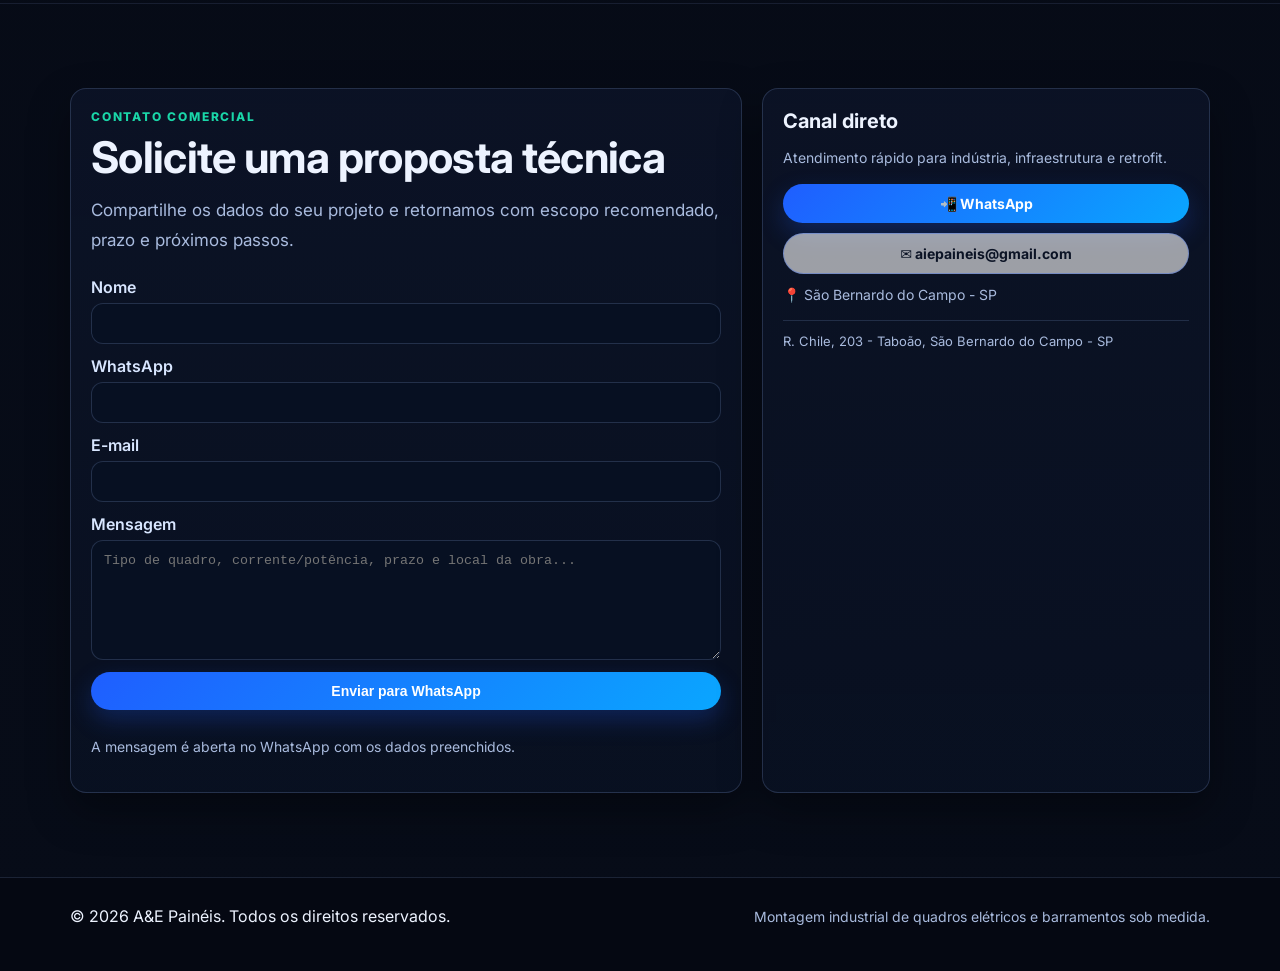
==== commit 1349d414: "change" ====
--- a/index.html
+++ b/index.html
@@ -239,6 +239,7 @@
           <p class="lead">Compartilhe os dados do seu projeto e retornamos com escopo recomendado, prazo e próximos passos.</p>
 
           <form id="leadForm">
+            <input name="website" style="display:none" tabindex="-1" autocomplete="off">
             <label>Nome<input name="nome" required /></label>
             <label>WhatsApp<input name="whatsapp" required /></label>
             <label>E-mail<input name="email" type="email" required /></label>
--- a/assets/css/style.css
+++ b/assets/css/style.css
@@ -1,33 +1,23 @@
-/* assets/css/style.css — Dark industrial premium (header destacado + logo forte) */
+/* assets/css/style.css — Dark industrial premium + intro clara + header branco */
 
 :root{
-  /* fundo mais escuro e limpo pra destacar header/logo */
   --bg:#050812;
   --bg2:#070c18;
 
-  /* painéis */
   --panel:#0c1428;
   --panel2:#0f1d39;
 
-  /* texto */
   --text:#edf3ff;
   --muted:#a9bbde;
 
-  /* linhas */
   --line:rgba(145,175,235,.22);
 
-  /* marca */
-  --brand:#2e7dff;
-  --brand2:#00bcff;
-  --accent:#2de8ba;
+  --brand:#1f5eff;
+  --brand2:#0aa6ff;
+  --accent:#1ad6a8;
 
   --shadow:0 18px 42px rgba(0,0,0,.35);
   --max:1180px;
-
-  /* header destacado */
-  --headerSolid:#0b1224;
-  --headerBorder:rgba(145,175,235,.28);
-  --headerGlow:rgba(0,188,255,.16);
 }
 
 *{box-sizing:border-box}
@@ -36,8 +26,6 @@
   margin:0;
   font-family:'Inter',system-ui,-apple-system,Segoe UI,Roboto,Arial,sans-serif;
   color:var(--text);
-
-  /* fundo com menos "fumaça" (pra header + conteúdo destacarem) */
   background:
     radial-gradient(circle at 85% -10%, rgba(0,188,255,.12), transparent 40%),
     radial-gradient(circle at 5% 15%, rgba(46,125,255,.10), transparent 38%),
@@ -64,7 +52,7 @@
   height:620px;
   left:-30%;
   filter:blur(78px);
-  opacity:.28; /* um pouco mais discreto */
+  opacity:.28;
   transform:translate3d(var(--sx),var(--sy),0);
 }
 .wave1{top:-220px;background:radial-gradient(circle at 50% 50%, rgba(46,125,255,.26), transparent 72%)}
@@ -82,39 +70,49 @@
 .reveal{opacity:0;transform:translateY(20px);transition:opacity .65s ease,transform .65s ease}
 .reveal.is-visible{opacity:1;transform:translateY(0)}
 
-/* =========================
-   HEADER (mais destacado)
-   ========================= */
+/* ===== INTRO LOGO (primeira tela) ===== */
+.intro-screen{
+  position: fixed;
+  inset: 0;
+  z-index: 99999;
+  display:flex;
+  align-items:center;
+  justify-content:center;
+
+  background:
+    radial-gradient(circle at 50% 40%, rgba(31,94,255,.10), transparent 55%),
+    radial-gradient(circle at 15% 20%, rgba(10,166,255,.12), transparent 55%),
+    linear-gradient(180deg, #ffffff, #eef4ff);
+
+  animation: introFadeOut .9s ease forwards;
+  animation-delay: 2.1s;
+}
+
+.intro-logo-big{
+  width: min(180px,80vw);
+  height:auto;
+  filter: drop-shadow(0 12px 30px rgba(0,0,0,.18));
+  animation: introLogoIn 1.1s cubic-bezier(.2,.9,.2,1) forwards;
+}
+
+@keyframes introLogoIn{
+  from{ transform: translateY(10px) scale(.96); opacity:0; }
+  to{ transform: translateY(0) scale(1); opacity:1; }
+}
+@keyframes introFadeOut{
+  to{ opacity:0; visibility:hidden; }
+}
+
+/* ===== HEADER CLARO (padrão) ===== */
 .site-header{
   position:sticky;
   top:0;
   z-index:60;
-
-  /* sólido + leve gradiente */
-  background:
-    linear-gradient(180deg, rgba(16,28,60,.92), rgba(11,18,36,.92)),
-    var(--headerSolid);
-
-  border-bottom:1px solid var(--headerBorder);
-
-  /* tira o "vidro" pra ficar mais forte */
-  backdrop-filter:none;
-
-  /* sombra e brilho sutil pra separar do hero */
-  box-shadow:
-    0 14px 40px rgba(0,0,0,.40),
-    0 1px 0 rgba(255,255,255,.05) inset;
-}
-
-/* “barra” azul na base do header (faz o header aparecer mais) */
-.site-header::after{
-  content:"";
-  position:absolute;
-  left:0;right:0;bottom:-1px;
-  height:2px;
-  background:linear-gradient(90deg, rgba(46,125,255,.0), rgba(46,125,255,.75), rgba(0,188,255,.75), rgba(0,188,255,.0));
-  opacity:.55;
-  pointer-events:none;
+  background: rgba(255,255,255,.94);
+  border-bottom: 1px solid rgba(31,94,255,.22);
+  backdrop-filter: blur(12px);
+  -webkit-backdrop-filter: blur(12px);
+  box-shadow: 0 10px 28px rgba(11,19,37,.08);
 }
 
 .header-inner{
@@ -122,29 +120,23 @@
   align-items:center;
   justify-content:space-between;
   gap:14px;
-  padding:16px 0;
-}
-
-/* Logo maior e com mais contraste */
+  padding:14px 0;
+}
+
 .brand-horizontal{
   height:72px;
   width:auto;
-
-  /* brilho mais forte pro logo */
-  filter:
-    drop-shadow(0 0 22px rgba(0,188,255,.26))
-    drop-shadow(0 0 36px rgba(46,125,255,.18));
+  filter:none;
 }
 
 .nav{display:flex;align-items:center;gap:18px}
 .nav a{
   position:relative;
-  color:#f0f6ff;           /* mais claro */
+  color:#0b1325;
   font-size:14px;
   font-weight:650;
-  opacity:.92;
-}
-.nav a:hover{opacity:1}
+}
+.nav a:hover{color:var(--brand)}
 .nav a::after{
   content:"";
   position:absolute;
@@ -157,27 +149,26 @@
 .nav a:hover::after{transform:scaleX(1)}
 
 .header-cta{display:flex;gap:10px}
+
 .menu-btn{
   display:none;
-  border:1px solid var(--line);
-  background:rgba(12,20,40,.9);
-  color:var(--text);
+  border:1px solid rgba(31,94,255,.25);
+  background:rgba(255,255,255,.85);
+  color:#0b1325;
   padding:10px 12px;
   border-radius:12px;
 }
 
-/* =========================
-   Botões
-   ========================= */
+/* Botões */
 .btn{
   display:inline-flex;
   align-items:center;
   justify-content:center;
   padding:11px 16px;
   border-radius:999px;
-  border:1px solid rgba(145,175,235,.25);
-  background:rgba(12,20,40,.18);
-  color:var(--text);
+  border:1px solid rgba(31,94,255,.30);
+  background: rgba(255,255,255,.60);
+  color:#0b1325;
   font-weight:700;
   font-size:14px;
   cursor:pointer;
@@ -185,19 +176,17 @@
 }
 .btn:hover{
   transform:translateY(-1px);
-  border-color:rgba(145,175,235,.55);
-  background:rgba(12,20,40,.42);
+  border-color:rgba(31,94,255,.45);
+  background:rgba(31,94,255,.08);
 }
 .btn.primary{
   border:0;
   background:linear-gradient(135deg,var(--brand),var(--brand2));
   color:#fff;
-  box-shadow:0 12px 28px rgba(0,188,255,.25);
-}
-
-/* =========================
-   Hero e cards
-   ========================= */
+  box-shadow:0 10px 24px rgba(31,94,255,.25);
+}
+
+/* ===== HERO e cards ===== */
 .hero{padding:98px 0 74px;border-top:0}
 .hero-grid{display:grid;grid-template-columns:1.2fr .8fr;gap:20px;align-items:start}
 .hero-actions{display:flex;gap:10px;flex-wrap:wrap}
@@ -293,9 +282,7 @@
 .site-footer{padding:28px 0 42px;border-top:1px solid rgba(145,175,235,.16);background:#050812}
 .footer-inner{display:flex;justify-content:space-between;gap:10px;flex-wrap:wrap}
 
-/* =========================
-   Responsivo
-   ========================= */
+/* ===== Responsivo ===== */
 @media (max-width:980px){
   .section{padding:58px 0}
   .hero-grid,.split-grid,.contact-grid{grid-template-columns:1fr}
@@ -306,43 +293,87 @@
   .nav,.header-cta{display:none}
   .menu-btn{display:block}
   .feature{grid-column:span 12}
-  .brand-horizontal{height:56px}
+  .brand-horizontal{height:52px}
 }
 @media (max-width:480px){
   .btn{width:100%}
   .hero{padding-top:72px}
-  .brand-horizontal{height:48px}
-}
-/* ===== INTRO LOGO (primeira tela) ===== */
+  .brand-horizontal{height:46px}
+}
+/* =========================================================
+   PATCH: Intro + Header branco (sem quebrar o resto)
+   Cole no FINAL do style.css
+   ========================================================= */
+
+/* INTRO: limita tamanho da logo (estava gigantesca) */
 .intro-screen{
-  position: fixed;
-  inset: 0;
-  z-index: 99999;
-  display: flex;
-  align-items: center;
-  justify-content: center;
-
- background:
-    radial-gradient(circle at center, rgba(46,125,255,.08), transparent 55%),
-    #f4f7fc;
-
-  animation: introOut .8s ease forwards;
-  animation-delay: 2.2s; /* tempo antes de sumir */
-}
-
-.intro-logo{
-  width: min(420px, 70vw);
-  height: auto;
-  opacity: 0;
-  transform: scale(.94);
-  animation: introIn .9s ease forwards;
-  animation-delay: .15s;
-}
-
-@keyframes introIn{
-  to { opacity: 1; transform: scale(1); }
-}
-
-@keyframes introOut{
-  to { opacity: 0; visibility: hidden; }
-}
+  background:
+    radial-gradient(circle at 50% 45%, rgba(31,94,255,.10), transparent 55%),
+    linear-gradient(180deg,#ffffff,#eef4ff) !important;
+}
+
+.intro-logo-big{
+  width: min(320px, 70vw) !important;
+  max-width: 320px !important;
+  height: auto !important;
+  filter: drop-shadow(0 10px 26px rgba(0,0,0,.18)) !important;
+}
+
+/* HEADER branco + textos escuros */
+.site-header{
+  background: rgba(255,255,255,.95) !important;
+  border-bottom: 1px solid rgba(31,94,255,.22) !important;
+  backdrop-filter: blur(12px) !important;
+  -webkit-backdrop-filter: blur(12px) !important;
+  box-shadow: 0 10px 28px rgba(11,19,37,.08) !important;
+}
+
+/* remove glow do logo no header */
+.site-header .brand-horizontal{
+  filter: none !important;
+}
+
+/* menu escuro */
+.site-header .nav a{
+  color: #0b1325 !important;
+  font-weight: 650 !important;
+}
+.site-header .nav a:hover{
+  color: #1f5eff !important;
+}
+.site-header .nav a::after{
+  background: linear-gradient(90deg,#1f5eff,#0aa6ff) !important;
+}
+
+/* botões do header no tema claro */
+.site-header .header-cta .btn{
+  color:#0b1325 !important;
+  background: rgba(255,255,255,.75) !important;
+  border-color: rgba(31,94,255,.30) !important;
+}
+.site-header .header-cta .btn:hover{
+  background: rgba(31,94,255,.08) !important;
+  border-color: rgba(31,94,255,.45) !important;
+}
+.site-header .header-cta .btn.primary{
+  border:0 !important;
+  background: linear-gradient(135deg,#1f5eff,#0aa6ff) !important;
+  color:#fff !important;
+  box-shadow: 0 10px 24px rgba(31,94,255,.25) !important;
+}
+/* ===== INTRO LOGO — FIX DEFINITIVO ===== */
+
+/* pega QUALQUER imagem dentro do intro */
+.intro-screen img{
+  width: 400px !important;
+  max-width: 70vw !important;
+  height: auto !important;
+  object-fit: contain !important;
+}
+
+/* mobile */
+@media (max-width: 480px){
+  .intro-screen img{
+    width: 220px !important;
+  }
+}
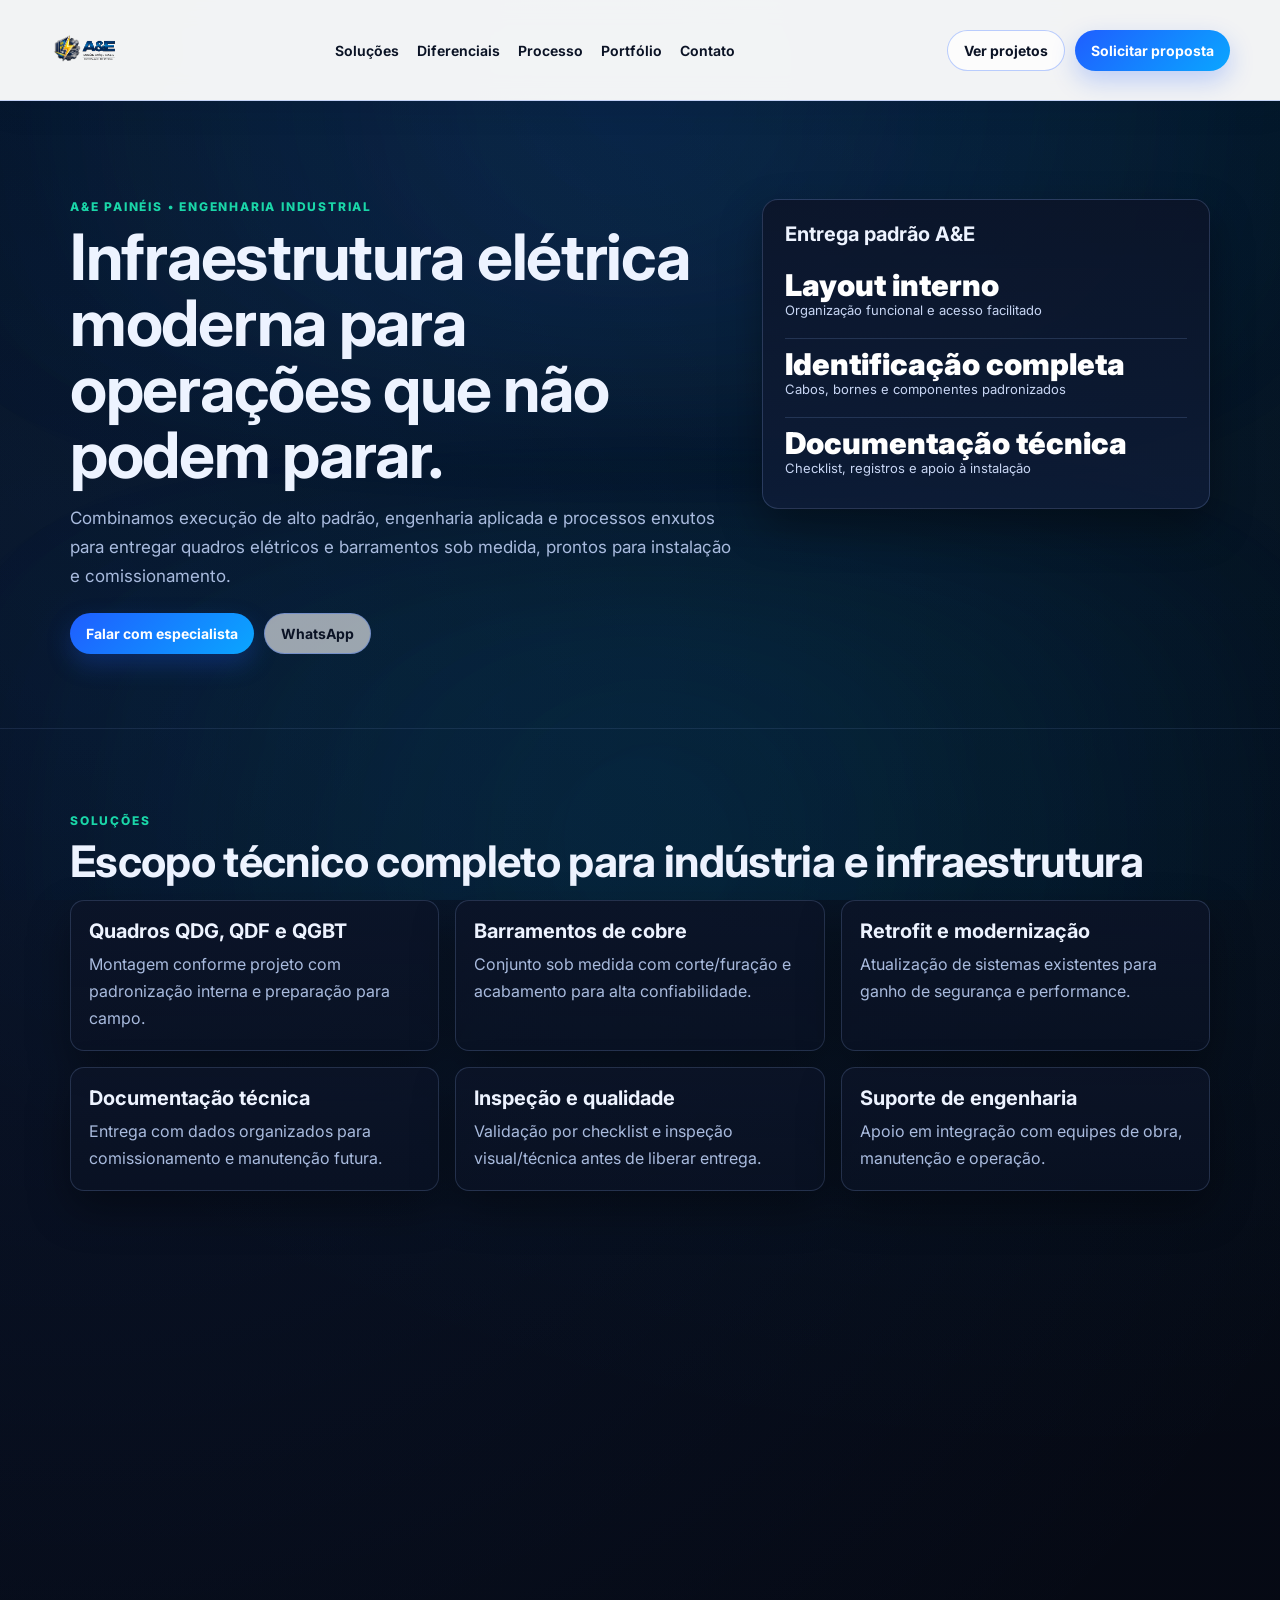
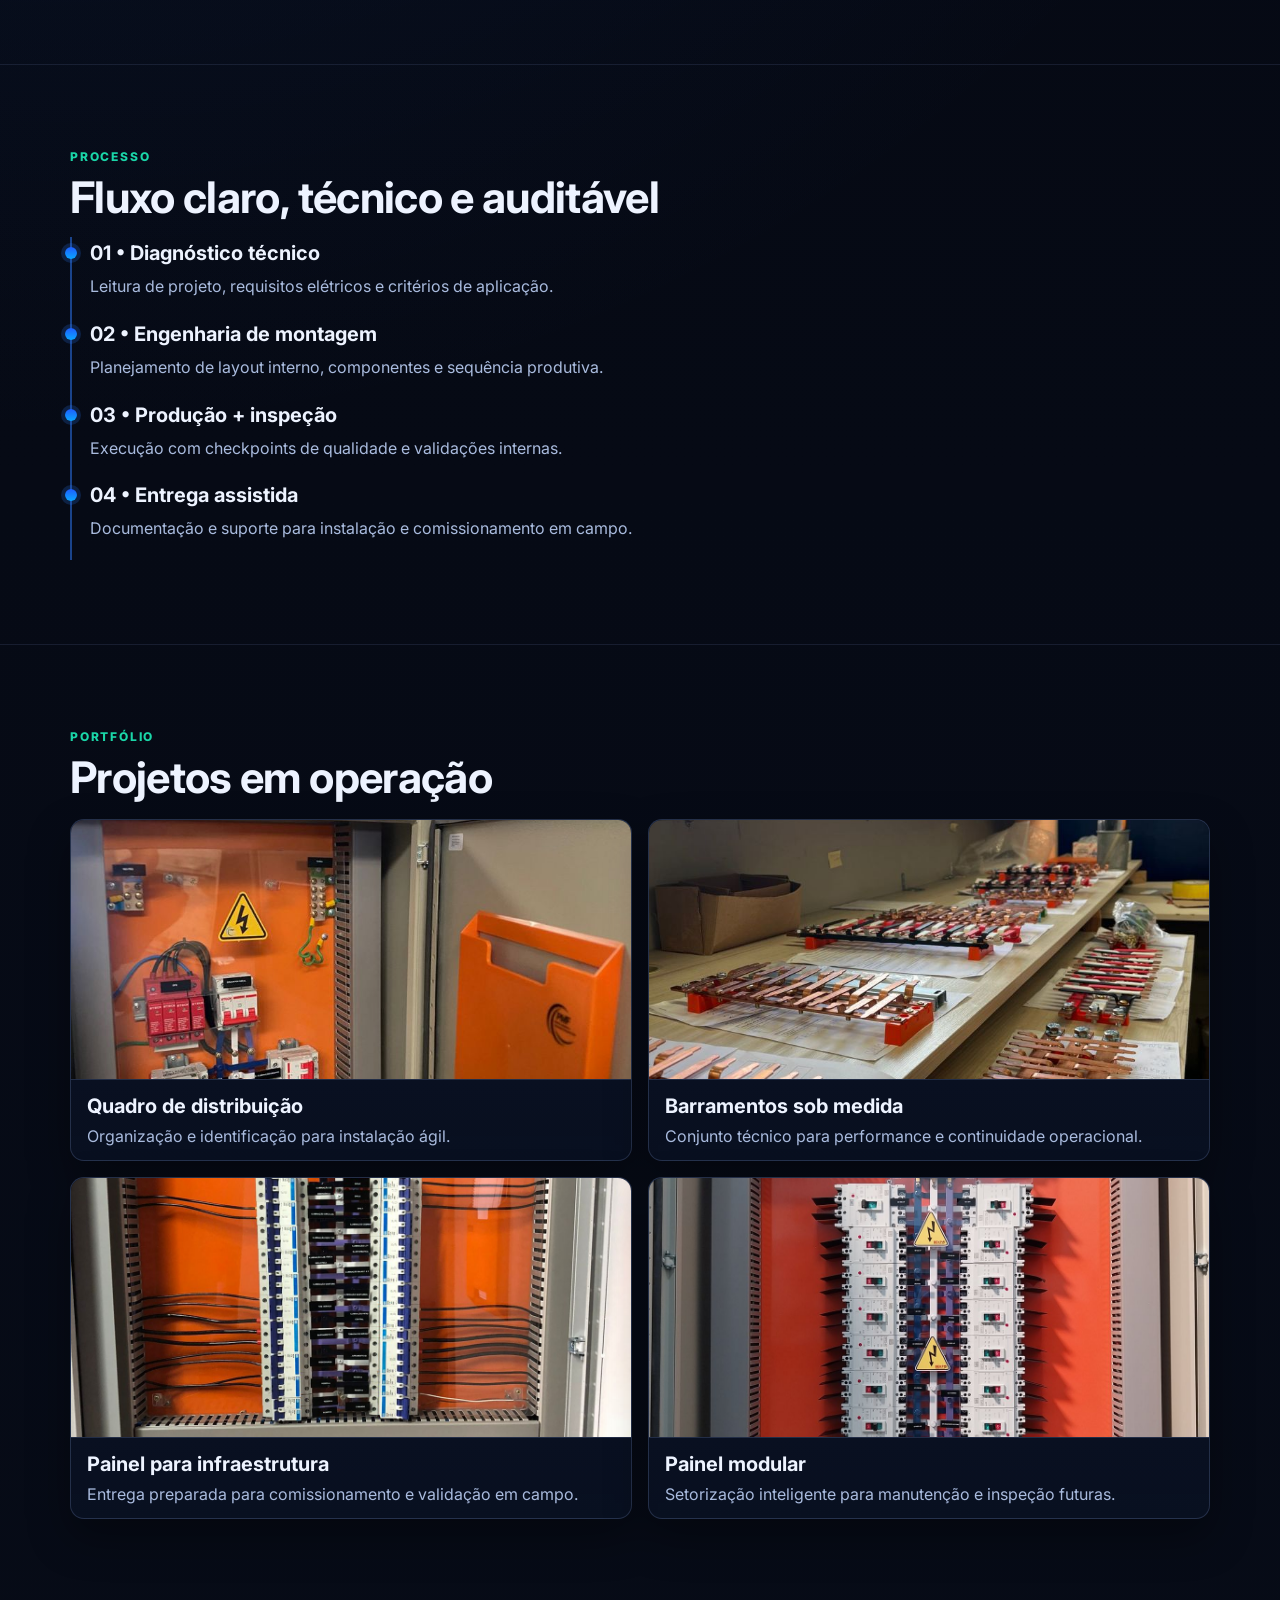
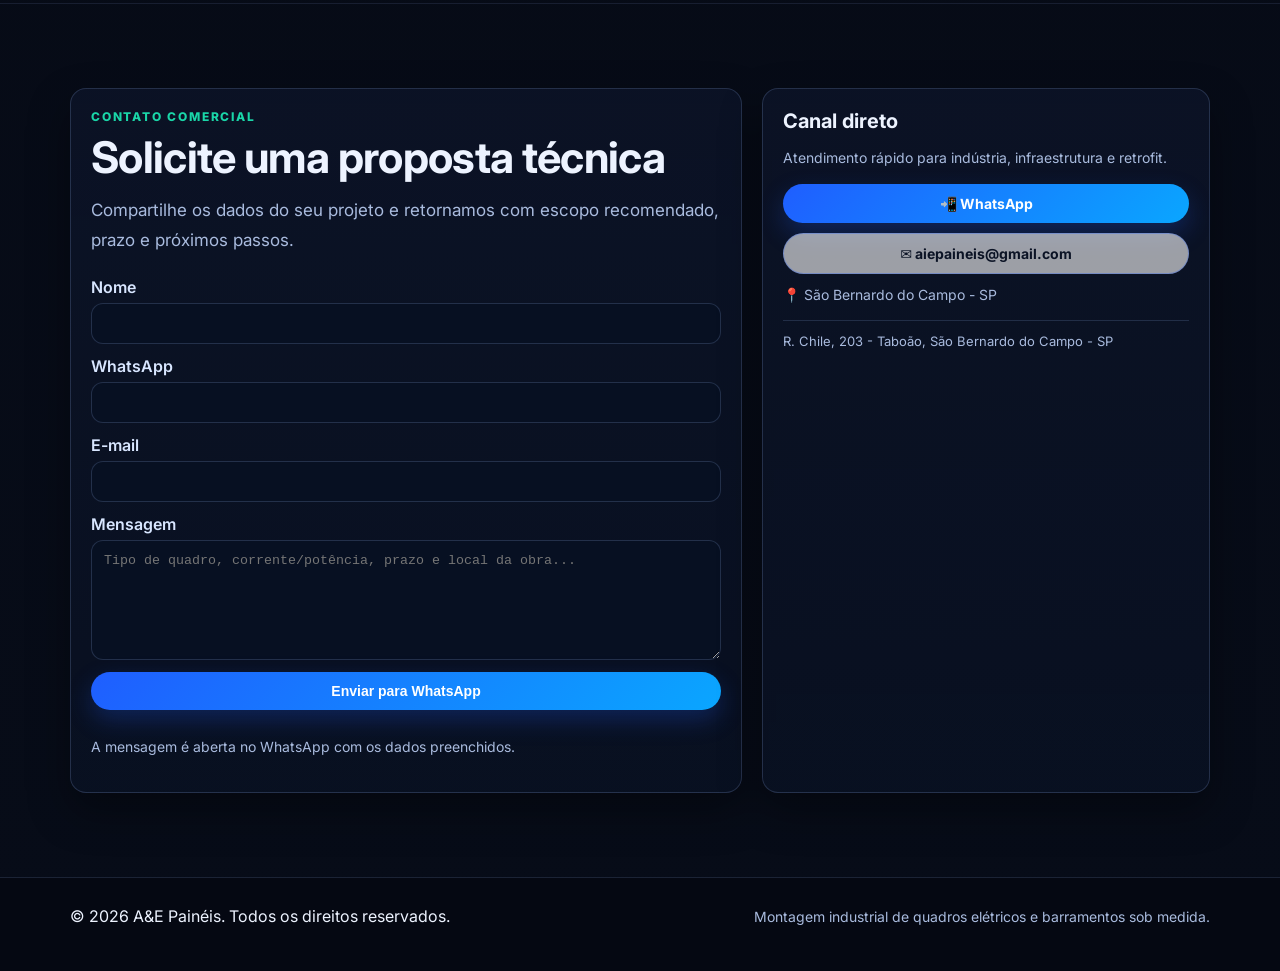
==== commit 6c7b38bc: "chage" ====
--- a/index.html
+++ b/index.html
@@ -272,4 +272,4 @@
 
   <script defer src="assets/js/main.js"></script>
 </body>
-</html>
+</html>
--- a/assets/css/style.css
+++ b/assets/css/style.css
@@ -376,4 +376,4 @@
   .intro-screen img{
     width: 220px !important;
   }
-}
+}
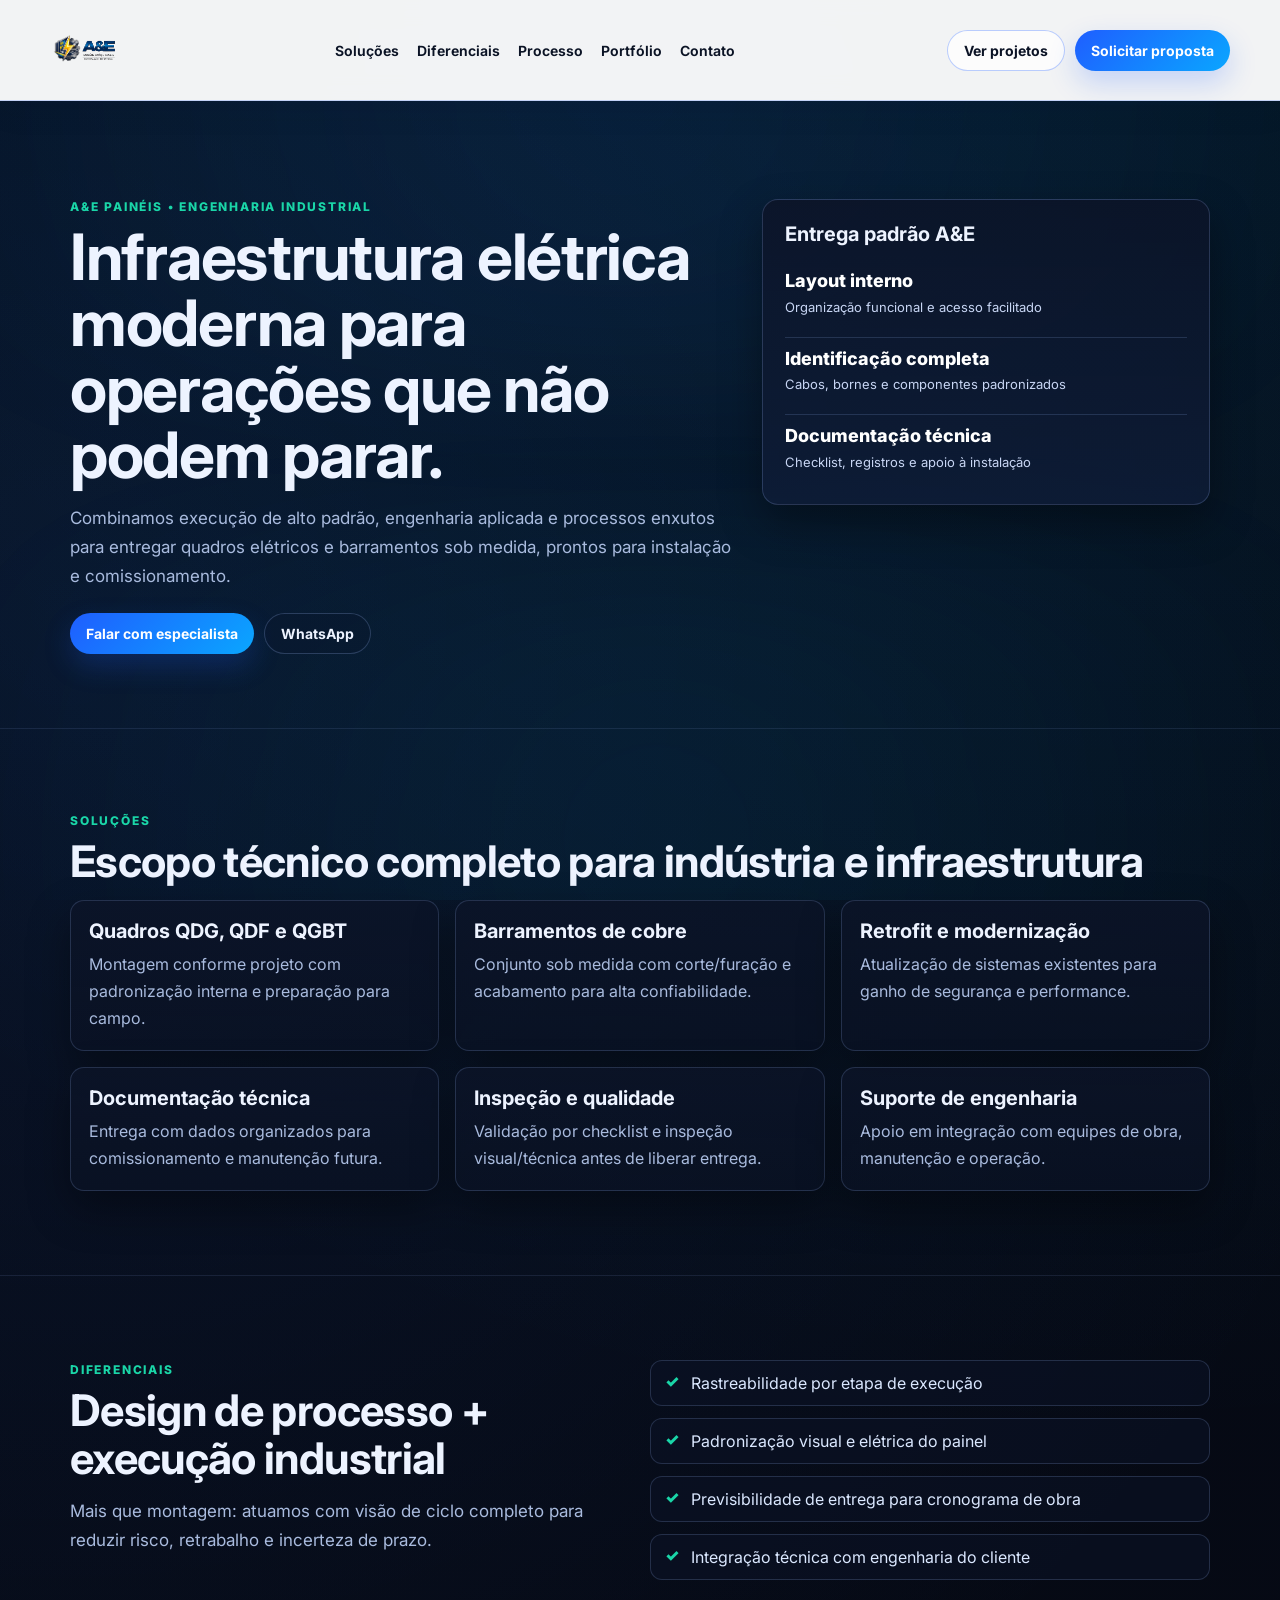
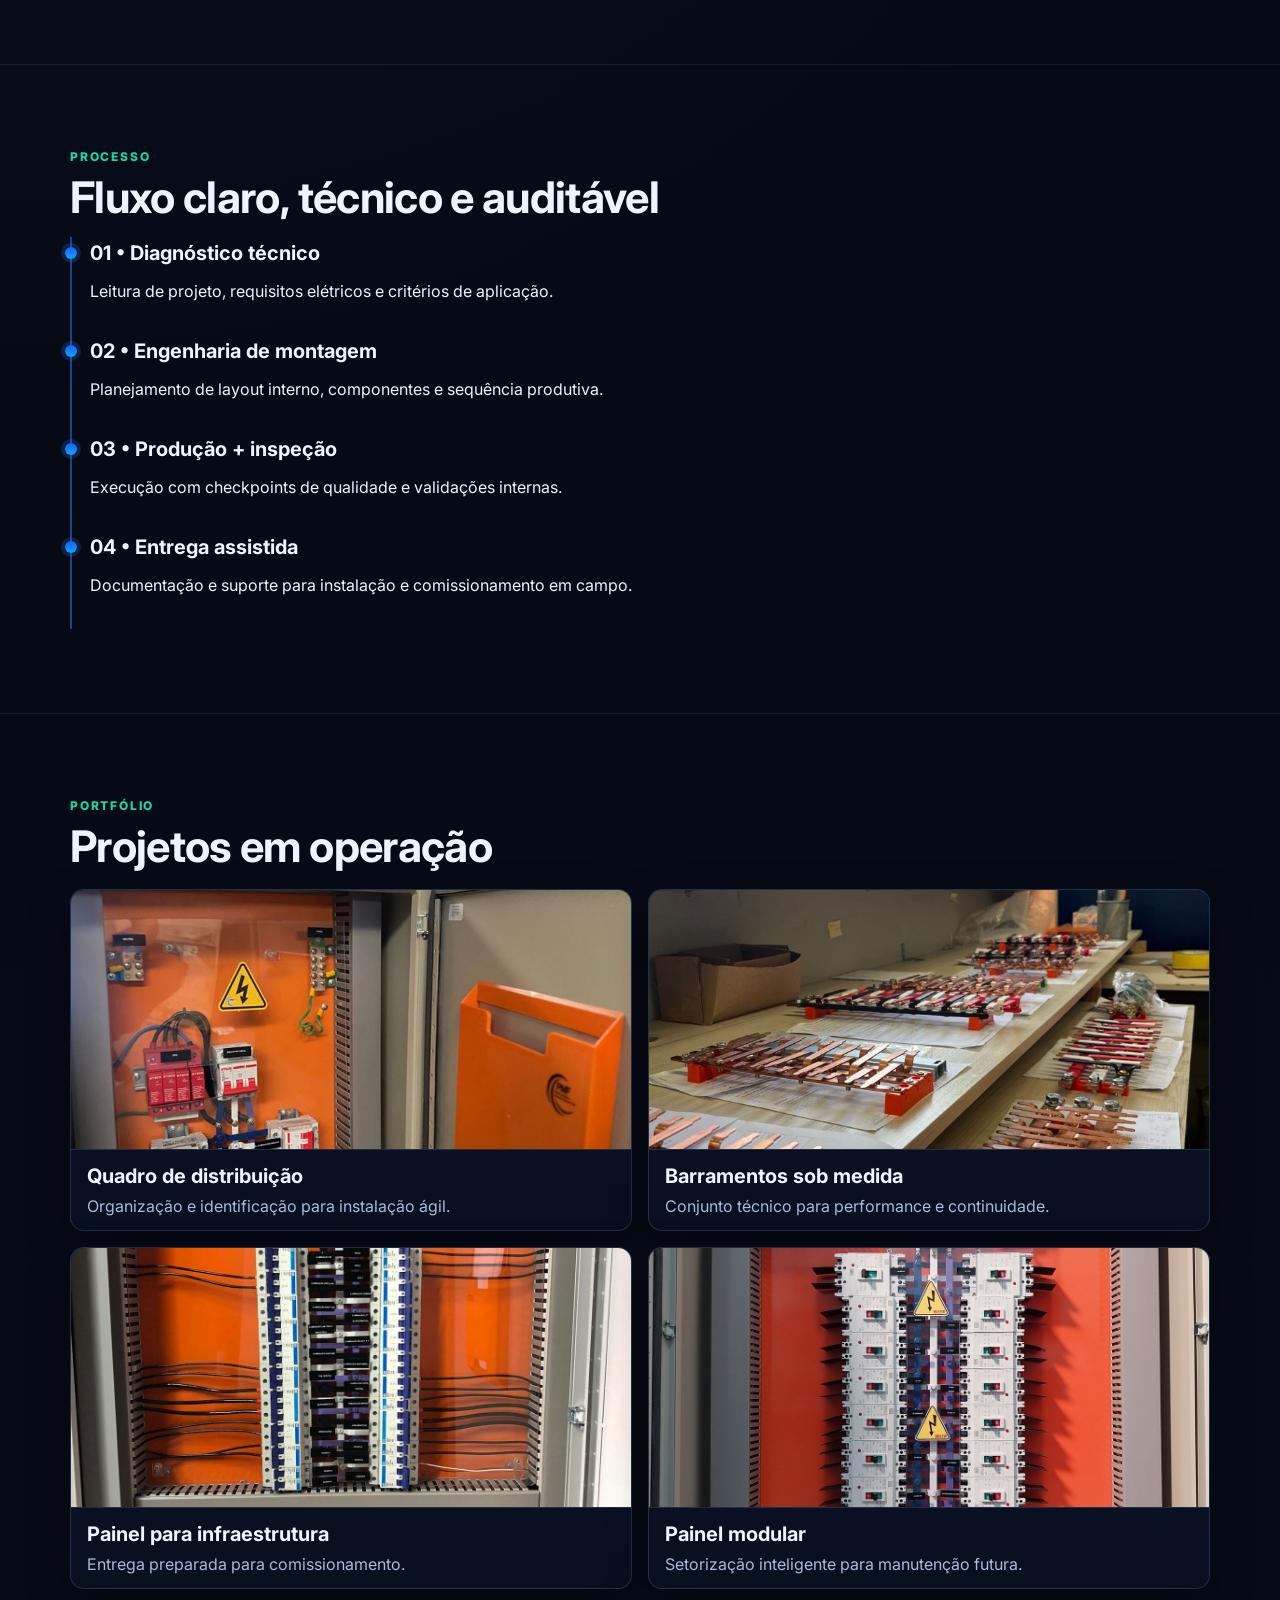
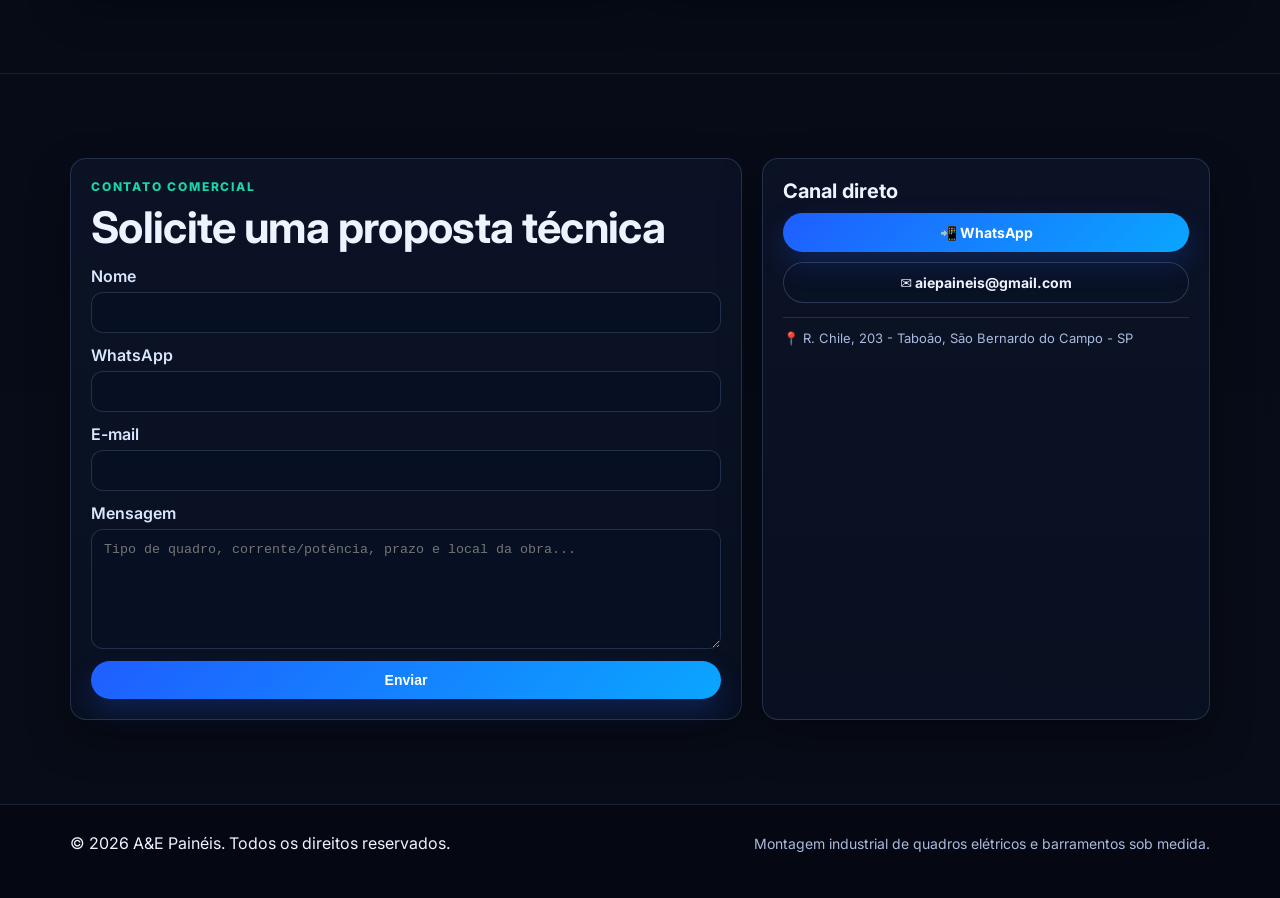
==== commit 12752f26: "atualization" ====
--- a/index.html
+++ b/index.html
@@ -17,13 +17,7 @@
   <meta property="og:locale" content="pt_BR" />
   <meta property="og:image" content="https://aepaineis.com.br/assets/img/og.svg" />
 
-  <meta name="twitter:card" content="summary_large_image" />
-  <meta name="twitter:title" content="A&E Painéis | Engenharia elétrica industrial de alta performance" />
-  <meta name="twitter:description" content="Montagem industrial de quadros elétricos e barramentos com controle de qualidade." />
-  <meta name="twitter:image" content="https://aepaineis.com.br/assets/img/og.svg" />
-
   <link rel="icon" href="assets/icons/favicon.ico" />
-  <link rel="icon" type="image/png" sizes="16x16" href="assets/icons/favicon-16x16.png" />
   <link rel="icon" type="image/png" sizes="32x32" href="assets/icons/favicon-32x32.png" />
   <link rel="apple-touch-icon" sizes="180x180" href="assets/icons/apple-touch-icon.png" />
   <link rel="manifest" href="assets/icons/site.webmanifest" />
@@ -50,21 +44,11 @@
 </head>
 
 <body>
- <body>
   <div class="intro-screen" id="intro" aria-hidden="true">
-    <img src="assets/img/logos/logopmf.svg" alt="A&E Painéis" class="intro-logo" />
+    <img src="assets/img/logos/logopmf.svg" alt="A&E Painéis" class="intro-logo-big" />
   </div>
 
   <div class="progress-line" aria-hidden="true"></div>
-  <div class="background-waves" aria-hidden="true">
-    <div class="wave wave1"></div>
-    <div class="wave wave2"></div>
-  </div>
-
-  <!-- resto do site... -->
-
-  <div class="progress-line" aria-hidden="true"></div>
-
   <div class="background-waves" aria-hidden="true">
     <div class="wave wave1"></div>
     <div class="wave wave2"></div>
@@ -103,30 +87,33 @@
 
           <div class="hero-actions">
             <a class="btn primary" href="#contato">Falar com especialista</a>
-            <a class="btn" target="_blank" rel="noopener" href="https://wa.me/5511912214610?text=Ol%C3%A1!%20Quero%20um%20or%C3%A7amento%20com%20a%20A%26E%20Pain%C3%A9is.">WhatsApp</a>
+
+            <!-- WhatsApp com texto devidamente "encodeado" -->
+            <a class="btn" target="_blank" rel="noopener"
+              href="https://wa.me/5511912214610?text=Ol%C3%A1%21%20Quero%20um%20or%C3%A7amento%20com%20a%20A%26E%20Pain%C3%A9is.">
+              WhatsApp
+            </a>
           </div>
         </div>
 
         <div class="hero-panel reveal">
-  <h3>Entrega padrão A&amp;E</h3>
-
-  <ul class="metrics-grid">
-    <li>
-      <span class="metric-value">Layout interno</span>
-      <span class="metric-label">Organização funcional e acesso facilitado</span>
-    </li>
-
-    <li>
-      <span class="metric-value">Identificação completa</span>
-      <span class="metric-label">Cabos, bornes e componentes padronizados</span>
-    </li>
-
-    <li>
-      <span class="metric-value">Documentação técnica</span>
-      <span class="metric-label">Checklist, registros e apoio à instalação</span>
-    </li>
-  </ul>
-</div>
+          <h3>Entrega padrão A&amp;E</h3>
+          <ul class="metrics-grid">
+            <li>
+              <span class="metric-value">Layout interno</span>
+              <span class="metric-label">Organização funcional e acesso facilitado</span>
+            </li>
+            <li>
+              <span class="metric-value">Identificação completa</span>
+              <span class="metric-label">Cabos, bornes e componentes padronizados</span>
+            </li>
+            <li>
+              <span class="metric-value">Documentação técnica</span>
+              <span class="metric-label">Checklist, registros e apoio à instalação</span>
+            </li>
+          </ul>
+        </div>
+      </div>
     </section>
 
     <section class="section reveal" id="solucoes">
@@ -183,7 +170,6 @@
       <div class="container">
         <p class="kicker">Processo</p>
         <h2>Fluxo claro, técnico e auditável</h2>
-
         <ol class="timeline">
           <li><h3>01 • Diagnóstico técnico</h3><p>Leitura de projeto, requisitos elétricos e critérios de aplicação.</p></li>
           <li><h3>02 • Engenharia de montagem</h3><p>Planejamento de layout interno, componentes e sequência produtiva.</p></li>
@@ -197,35 +183,22 @@
       <div class="container">
         <p class="kicker">Portfólio</p>
         <h2>Projetos em operação</h2>
-
         <div class="portfolio-grid">
           <figure class="project-item">
-            <img class="project-img" src="assets/img/projetos/projeto-01.jpg" alt="Quadro elétrico montado e identificado" loading="lazy" />
-            <figcaption>
-              <h3>Quadro de distribuição</h3>
-              <p>Organização e identificação para instalação ágil.</p>
-            </figcaption>
-          </figure>
-          <figure class="project-item">
-            <img class="project-img" src="assets/img/projetos/projeto-02.jpg" alt="Barramentos de cobre sob medida" loading="lazy" />
-            <figcaption>
-              <h3>Barramentos sob medida</h3>
-              <p>Conjunto técnico para performance e continuidade operacional.</p>
-            </figcaption>
-          </figure>
-          <figure class="project-item">
-            <img class="project-img" src="assets/img/projetos/projeto-03.jpg" alt="Painel elétrico para infraestrutura" loading="lazy" />
-            <figcaption>
-              <h3>Painel para infraestrutura</h3>
-              <p>Entrega preparada para comissionamento e validação em campo.</p>
-            </figcaption>
-          </figure>
-          <figure class="project-item">
-            <img class="project-img" src="assets/img/projetos/projeto-04.jpg" alt="Painel modular com organização interna" loading="lazy" />
-            <figcaption>
-              <h3>Painel modular</h3>
-              <p>Setorização inteligente para manutenção e inspeção futuras.</p>
-            </figcaption>
+            <img class="project-img" src="assets/img/projetos/projeto-01.jpg" alt="Quadro elétrico montado" loading="lazy" />
+            <figcaption><h3>Quadro de distribuição</h3><p>Organização e identificação para instalação ágil.</p></figcaption>
+          </figure>
+          <figure class="project-item">
+            <img class="project-img" src="assets/img/projetos/projeto-02.jpg" alt="Barramentos de cobre" loading="lazy" />
+            <figcaption><h3>Barramentos sob medida</h3><p>Conjunto técnico para performance e continuidade.</p></figcaption>
+          </figure>
+          <figure class="project-item">
+            <img class="project-img" src="assets/img/projetos/projeto-03.jpg" alt="Painel elétrico" loading="lazy" />
+            <figcaption><h3>Painel para infraestrutura</h3><p>Entrega preparada para comissionamento.</p></figcaption>
+          </figure>
+          <figure class="project-item">
+            <img class="project-img" src="assets/img/projetos/projeto-04.jpg" alt="Painel modular" loading="lazy" />
+            <figcaption><h3>Painel modular</h3><p>Setorização inteligente para manutenção futura.</p></figcaption>
           </figure>
         </div>
       </div>
@@ -236,28 +209,28 @@
         <div class="contact-pane">
           <p class="kicker">Contato comercial</p>
           <h2>Solicite uma proposta técnica</h2>
-          <p class="lead">Compartilhe os dados do seu projeto e retornamos com escopo recomendado, prazo e próximos passos.</p>
-
-          <form id="leadForm">
-            <input name="website" style="display:none" tabindex="-1" autocomplete="off">
+
+          <!-- data-endpoint ajuda seu JS a saber pra onde mandar -->
+          <form id="leadForm" data-endpoint="/api/lead" novalidate>
+            <!-- honeypot anti-spam -->
+            <input name="website" style="display:none" tabindex="-1" autocomplete="off" aria-hidden="true">
+
             <label>Nome<input name="nome" required /></label>
             <label>WhatsApp<input name="whatsapp" required /></label>
             <label>E-mail<input name="email" type="email" required /></label>
             <label>Mensagem<textarea name="mensagem" required placeholder="Tipo de quadro, corrente/potência, prazo e local da obra..."></textarea></label>
-            <button class="btn primary" type="submit">Enviar para WhatsApp</button>
-            <p class="muted">A mensagem é aberta no WhatsApp com os dados preenchidos.</p>
+
+            <button class="btn primary" type="submit">Enviar</button>
           </form>
         </div>
 
         <aside class="contact-side">
           <h3>Canal direto</h3>
-          <p class="muted">Atendimento rápido para indústria, infraestrutura e retrofit.</p>
           <div class="stack">
-            <a class="btn primary" target="_blank" rel="noopener" href="https://wa.me/5511912214610?text=Ol%C3%A1!%20Quero%20um%20or%C3%A7amento%20com%20a%20A%26E%20Pain%C3%A9is.">📲 WhatsApp</a>
+            <a class="btn primary" target="_blank" rel="noopener" href="https://wa.me/5511912214610">📲 WhatsApp</a>
             <a class="btn" href="mailto:aiepaineis@gmail.com">✉️ aiepaineis@gmail.com</a>
-            <div class="muted">📍 São Bernardo do Campo - SP</div>
           </div>
-          <div class="note">R. Chile, 203 - Taboão, São Bernardo do Campo - SP</div>
+          <div class="note">📍 R. Chile, 203 - Taboão, São Bernardo do Campo - SP</div>
         </aside>
       </div>
     </section>
@@ -272,4 +245,4 @@
 
   <script defer src="assets/js/main.js"></script>
 </body>
-</html>+</html>
--- a/assets/css/style.css
+++ b/assets/css/style.css
@@ -1,4 +1,4 @@
-/* assets/css/style.css — Dark industrial premium + intro clara + header branco */
+/* assets/css/style.css — Dark industrial premium + intro clara + header branco (FIX COMPLETO) */
 
 :root{
   --bg:#050812;
@@ -35,15 +35,17 @@
 a{text-decoration:none;color:inherit}
 img{display:block;max-width:100%}
 
+/* ===== Progresso ===== */
 .progress-line{
   position:fixed;
-  left:0;top:0;
+  left:0; top:0;
   height:3px;
-  background:linear-gradient(90deg,var(--brand),var(--brand2));
   width:0;
   z-index:999;
-}
-
+  background:linear-gradient(90deg,var(--brand),var(--brand2));
+}
+
+/* ===== Waves ===== */
 .background-waves{position:fixed;inset:0;z-index:-1;overflow:hidden;pointer-events:none}
 .wave{
   --sx:0px;--sy:0px;
@@ -58,8 +60,11 @@
 .wave1{top:-220px;background:radial-gradient(circle at 50% 50%, rgba(46,125,255,.26), transparent 72%)}
 .wave2{bottom:-260px;background:radial-gradient(circle at 50% 50%, rgba(0,188,255,.20), transparent 72%)}
 
+/* ===== Layout ===== */
 .container{max-width:var(--max);margin:0 auto;padding:0 20px}
 .section{padding:84px 0;border-top:1px solid rgba(145,175,235,.12)}
+
+/* ===== Tipografia ===== */
 .kicker{margin:0 0 10px;color:var(--accent);font-size:12px;font-weight:800;letter-spacing:.15em;text-transform:uppercase}
 h1{margin:0 0 16px;font-size:clamp(36px,5vw,66px);line-height:1.03;letter-spacing:-.02em;max-width:18ch}
 h2{margin:0 0 14px;font-size:clamp(30px,3.4vw,46px);line-height:1.1;letter-spacing:-.015em}
@@ -67,52 +72,64 @@
 .lead{margin:0 0 22px;color:var(--muted);font-size:17px;line-height:1.72;max-width:75ch}
 .muted{color:var(--muted);font-size:14px;line-height:1.6}
 
+/* ===== Reveal ===== */
 .reveal{opacity:0;transform:translateY(20px);transition:opacity .65s ease,transform .65s ease}
 .reveal.is-visible{opacity:1;transform:translateY(0)}
 
-/* ===== INTRO LOGO (primeira tela) ===== */
+/* =========================================================
+   INTRO (fundo claro pra logo escura) — TAMANHO CONTROLADO
+   ========================================================= */
 .intro-screen{
-  position: fixed;
-  inset: 0;
-  z-index: 99999;
+  position:fixed;
+  inset:0;
+  z-index:99999;
   display:flex;
   align-items:center;
   justify-content:center;
 
   background:
-    radial-gradient(circle at 50% 40%, rgba(31,94,255,.10), transparent 55%),
-    radial-gradient(circle at 15% 20%, rgba(10,166,255,.12), transparent 55%),
-    linear-gradient(180deg, #ffffff, #eef4ff);
-
-  animation: introFadeOut .9s ease forwards;
-  animation-delay: 2.1s;
-}
-
+    radial-gradient(circle at 50% 45%, rgba(31,94,255,.10), transparent 55%),
+    radial-gradient(circle at 15% 20%, rgba(10,166,255,.10), transparent 55%),
+    linear-gradient(180deg,#ffffff,#eef4ff);
+
+  animation:introFadeOut .9s ease forwards;
+  animation-delay:2.1s;
+}
+
+/* usa a classe do HTML */
 .intro-logo-big{
-  width: min(180px,80vw);
+  width: min(360px, 70vw);   /* <<< aqui controla o tamanho */
   height:auto;
-  filter: drop-shadow(0 12px 30px rgba(0,0,0,.18));
-  animation: introLogoIn 1.1s cubic-bezier(.2,.9,.2,1) forwards;
+  object-fit:contain;
+  filter: drop-shadow(0 10px 26px rgba(0,0,0,.18));
+  animation:introLogoIn 1.1s cubic-bezier(.2,.9,.2,1) forwards;
 }
 
 @keyframes introLogoIn{
-  from{ transform: translateY(10px) scale(.96); opacity:0; }
-  to{ transform: translateY(0) scale(1); opacity:1; }
+  from{transform:translateY(10px) scale(.96);opacity:0}
+  to{transform:translateY(0) scale(1);opacity:1}
 }
 @keyframes introFadeOut{
-  to{ opacity:0; visibility:hidden; }
-}
-
-/* ===== HEADER CLARO (padrão) ===== */
+  to{opacity:0;visibility:hidden}
+}
+
+@media (max-width:480px){
+  .intro-logo-big{ width: min(240px, 78vw); }
+}
+
+/* =========================================================
+   HEADER BRANCO (com azul)
+   ========================================================= */
 .site-header{
   position:sticky;
   top:0;
   z-index:60;
-  background: rgba(255,255,255,.94);
-  border-bottom: 1px solid rgba(31,94,255,.22);
-  backdrop-filter: blur(12px);
-  -webkit-backdrop-filter: blur(12px);
-  box-shadow: 0 10px 28px rgba(11,19,37,.08);
+
+  background:rgba(255,255,255,.95);
+  border-bottom:1px solid rgba(31,94,255,.22);
+  backdrop-filter:blur(12px);
+  -webkit-backdrop-filter:blur(12px);
+  box-shadow:0 10px 28px rgba(11,19,37,.08);
 }
 
 .header-inner{
@@ -129,6 +146,7 @@
   filter:none;
 }
 
+/* Nav */
 .nav{display:flex;align-items:center;gap:18px}
 .nav a{
   position:relative;
@@ -150,6 +168,7 @@
 
 .header-cta{display:flex;gap:10px}
 
+/* Menu button (mobile) */
 .menu-btn{
   display:none;
   border:1px solid rgba(31,94,255,.25);
@@ -159,16 +178,18 @@
   border-radius:12px;
 }
 
-/* Botões */
+/* =========================================================
+   BOTÕES (GLOBAL) — pra não “sumir” fora do header
+   ========================================================= */
 .btn{
   display:inline-flex;
   align-items:center;
   justify-content:center;
   padding:11px 16px;
   border-radius:999px;
-  border:1px solid rgba(31,94,255,.30);
-  background: rgba(255,255,255,.60);
-  color:#0b1325;
+  border:1px solid rgba(145,175,235,.25);
+  background:rgba(12,20,40,.18);
+  color:var(--text);
   font-weight:700;
   font-size:14px;
   cursor:pointer;
@@ -176,35 +197,57 @@
 }
 .btn:hover{
   transform:translateY(-1px);
-  border-color:rgba(31,94,255,.45);
-  background:rgba(31,94,255,.08);
+  border-color:rgba(145,175,235,.55);
+  background:rgba(12,20,40,.38);
 }
 .btn.primary{
   border:0;
   background:linear-gradient(135deg,var(--brand),var(--brand2));
   color:#fff;
-  box-shadow:0 10px 24px rgba(31,94,255,.25);
-}
-
-/* ===== HERO e cards ===== */
+  box-shadow:0 12px 28px rgba(31,94,255,.22);
+}
+
+/* Botões específicos do header (claro) */
+.site-header .btn{
+  border-color:rgba(31,94,255,.30);
+  background:rgba(255,255,255,.75);
+  color:#0b1325;
+}
+.site-header .btn:hover{
+  background:rgba(31,94,255,.08);
+  border-color:rgba(31,94,255,.45);
+}
+.site-header .btn.primary{
+  border:0;
+  background:linear-gradient(135deg,var(--brand),var(--brand2));
+  color:#fff;
+}
+
+/* =========================================================
+   HERO / SEÇÕES
+   ========================================================= */
 .hero{padding:98px 0 74px;border-top:0}
 .hero-grid{display:grid;grid-template-columns:1.2fr .8fr;gap:20px;align-items:start}
 .hero-actions{display:flex;gap:10px;flex-wrap:wrap}
 
 .hero-panel{
   padding:22px;
-  border:1px solid rgba(145,175,235,.22);
+  border:1px solid var(--line);
   border-radius:16px;
   background:linear-gradient(180deg,rgba(12,20,40,.86),rgba(15,29,57,.76));
   box-shadow:var(--shadow);
 }
 
-.metrics-grid{margin:14px 0 0;padding:0;list-style:none;display:grid;grid-template-columns:1fr;gap:10px}
-.metrics-grid li{display:grid;gap:2px;padding:10px 0;border-top:1px solid rgba(145,175,235,.18)}
+/* Lista do card “Entrega padrão A&E” */
+.metrics-grid{margin:14px 0 0;padding:0;list-style:none;display:grid;gap:10px}
+.metrics-grid li{display:grid;gap:4px;padding:10px 0;border-top:1px solid rgba(145,175,235,.18)}
 .metrics-grid li:first-child{border-top:0}
-.metric-value{font-size:30px;font-weight:900;color:#fff;line-height:1}
-.metric-label{font-size:13px;color:#c8d6f4}
-
+
+/* se você usar texto no metric-value (como no seu HTML atual) */
+.metric-value{font-size:18px;font-weight:800;color:#fff;line-height:1.25}
+.metric-label{font-size:13px;color:#c8d6f4;line-height:1.55}
+
+/* Grid de features */
 .grid{display:grid;grid-template-columns:repeat(12,1fr);gap:16px}
 .feature{
   grid-column:span 4;
@@ -216,6 +259,7 @@
 }
 .feature p{margin:0;color:var(--muted);line-height:1.68}
 
+/* Diferenciais */
 .split-grid{display:grid;grid-template-columns:1fr 1fr;gap:20px;align-items:center}
 .check-list{margin:0;padding:0;list-style:none;display:grid;gap:12px}
 .check-list li{
@@ -227,8 +271,15 @@
   position:relative;
   padding-left:40px;
 }
-.check-list li::before{content:"✓";position:absolute;left:14px;top:10px;font-weight:800;color:var(--accent)}
-
+.check-list li::before{
+  content:"✓";
+  position:absolute;
+  left:14px;top:10px;
+  font-weight:900;
+  color:var(--accent);
+}
+
+/* Processo */
 .timeline{margin:16px 0 0;padding:0;list-style:none;border-left:2px solid rgba(46,125,255,.5)}
 .timeline li{position:relative;padding:4px 0 18px 18px}
 .timeline li::before{
@@ -240,8 +291,8 @@
   background:linear-gradient(180deg,var(--brand),var(--brand2));
   box-shadow:0 0 0 4px rgba(46,125,255,.2);
 }
-.timeline p{margin:0;color:var(--muted);line-height:1.66}
-
+
+/* Portfólio */
 .portfolio-grid{display:grid;grid-template-columns:repeat(2,1fr);gap:16px;margin-top:18px}
 .project-item{
   margin:0;
@@ -255,6 +306,7 @@
 .project-item figcaption{padding:14px 16px}
 .project-item p{margin:0;color:var(--muted)}
 
+/* Contato */
 .contact-grid{display:grid;grid-template-columns:1.2fr .8fr;gap:20px}
 .contact-pane,.contact-side{
   padding:20px;
@@ -263,6 +315,7 @@
   background:linear-gradient(180deg,rgba(12,20,40,.84),rgba(10,18,36,.74));
   box-shadow:var(--shadow);
 }
+
 #leadForm{display:grid;gap:12px}
 label{display:grid;gap:6px;color:#d8e6ff;font-weight:600}
 input,textarea{
@@ -274,11 +327,16 @@
   color:var(--text);
   outline:none;
 }
-input:focus,textarea:focus{border-color:rgba(0,188,255,.85);box-shadow:0 0 0 4px rgba(0,188,255,.14)}
+input:focus,textarea:focus{
+  border-color:rgba(0,188,255,.85);
+  box-shadow:0 0 0 4px rgba(0,188,255,.14);
+}
 textarea{min-height:120px;resize:vertical}
+
 .stack{display:grid;gap:10px;margin-top:10px}
 .note{margin-top:14px;padding-top:12px;border-top:1px solid rgba(145,175,235,.18);color:var(--muted);font-size:13px}
 
+/* Footer */
 .site-footer{padding:28px 0 42px;border-top:1px solid rgba(145,175,235,.16);background:#050812}
 .footer-inner{display:flex;justify-content:space-between;gap:10px;flex-wrap:wrap}
 
@@ -298,82 +356,4 @@
 @media (max-width:480px){
   .btn{width:100%}
   .hero{padding-top:72px}
-  .brand-horizontal{height:46px}
-}
-/* =========================================================
-   PATCH: Intro + Header branco (sem quebrar o resto)
-   Cole no FINAL do style.css
-   ========================================================= */
-
-/* INTRO: limita tamanho da logo (estava gigantesca) */
-.intro-screen{
-  background:
-    radial-gradient(circle at 50% 45%, rgba(31,94,255,.10), transparent 55%),
-    linear-gradient(180deg,#ffffff,#eef4ff) !important;
-}
-
-.intro-logo-big{
-  width: min(320px, 70vw) !important;
-  max-width: 320px !important;
-  height: auto !important;
-  filter: drop-shadow(0 10px 26px rgba(0,0,0,.18)) !important;
-}
-
-/* HEADER branco + textos escuros */
-.site-header{
-  background: rgba(255,255,255,.95) !important;
-  border-bottom: 1px solid rgba(31,94,255,.22) !important;
-  backdrop-filter: blur(12px) !important;
-  -webkit-backdrop-filter: blur(12px) !important;
-  box-shadow: 0 10px 28px rgba(11,19,37,.08) !important;
-}
-
-/* remove glow do logo no header */
-.site-header .brand-horizontal{
-  filter: none !important;
-}
-
-/* menu escuro */
-.site-header .nav a{
-  color: #0b1325 !important;
-  font-weight: 650 !important;
-}
-.site-header .nav a:hover{
-  color: #1f5eff !important;
-}
-.site-header .nav a::after{
-  background: linear-gradient(90deg,#1f5eff,#0aa6ff) !important;
-}
-
-/* botões do header no tema claro */
-.site-header .header-cta .btn{
-  color:#0b1325 !important;
-  background: rgba(255,255,255,.75) !important;
-  border-color: rgba(31,94,255,.30) !important;
-}
-.site-header .header-cta .btn:hover{
-  background: rgba(31,94,255,.08) !important;
-  border-color: rgba(31,94,255,.45) !important;
-}
-.site-header .header-cta .btn.primary{
-  border:0 !important;
-  background: linear-gradient(135deg,#1f5eff,#0aa6ff) !important;
-  color:#fff !important;
-  box-shadow: 0 10px 24px rgba(31,94,255,.25) !important;
-}
-/* ===== INTRO LOGO — FIX DEFINITIVO ===== */
-
-/* pega QUALQUER imagem dentro do intro */
-.intro-screen img{
-  width: 400px !important;
-  max-width: 70vw !important;
-  height: auto !important;
-  object-fit: contain !important;
-}
-
-/* mobile */
-@media (max-width: 480px){
-  .intro-screen img{
-    width: 220px !important;
-  }
-}+}
